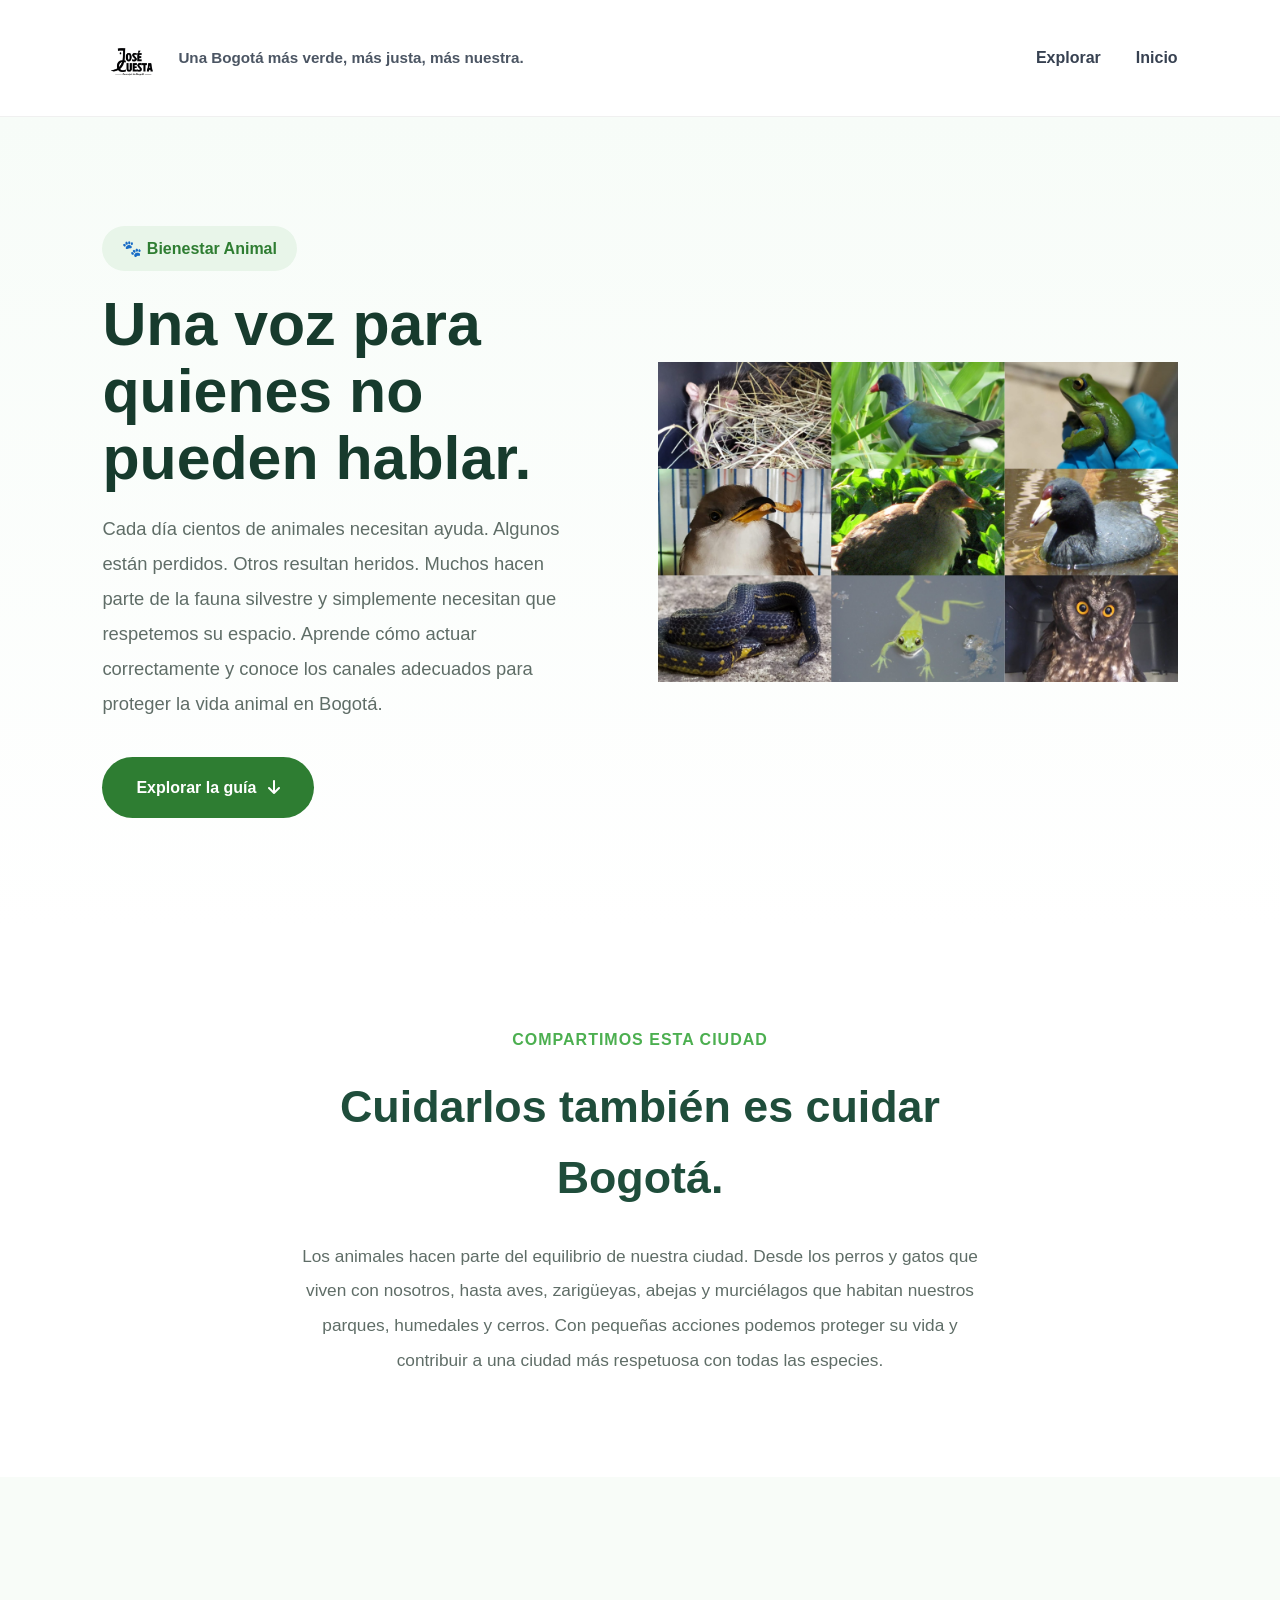
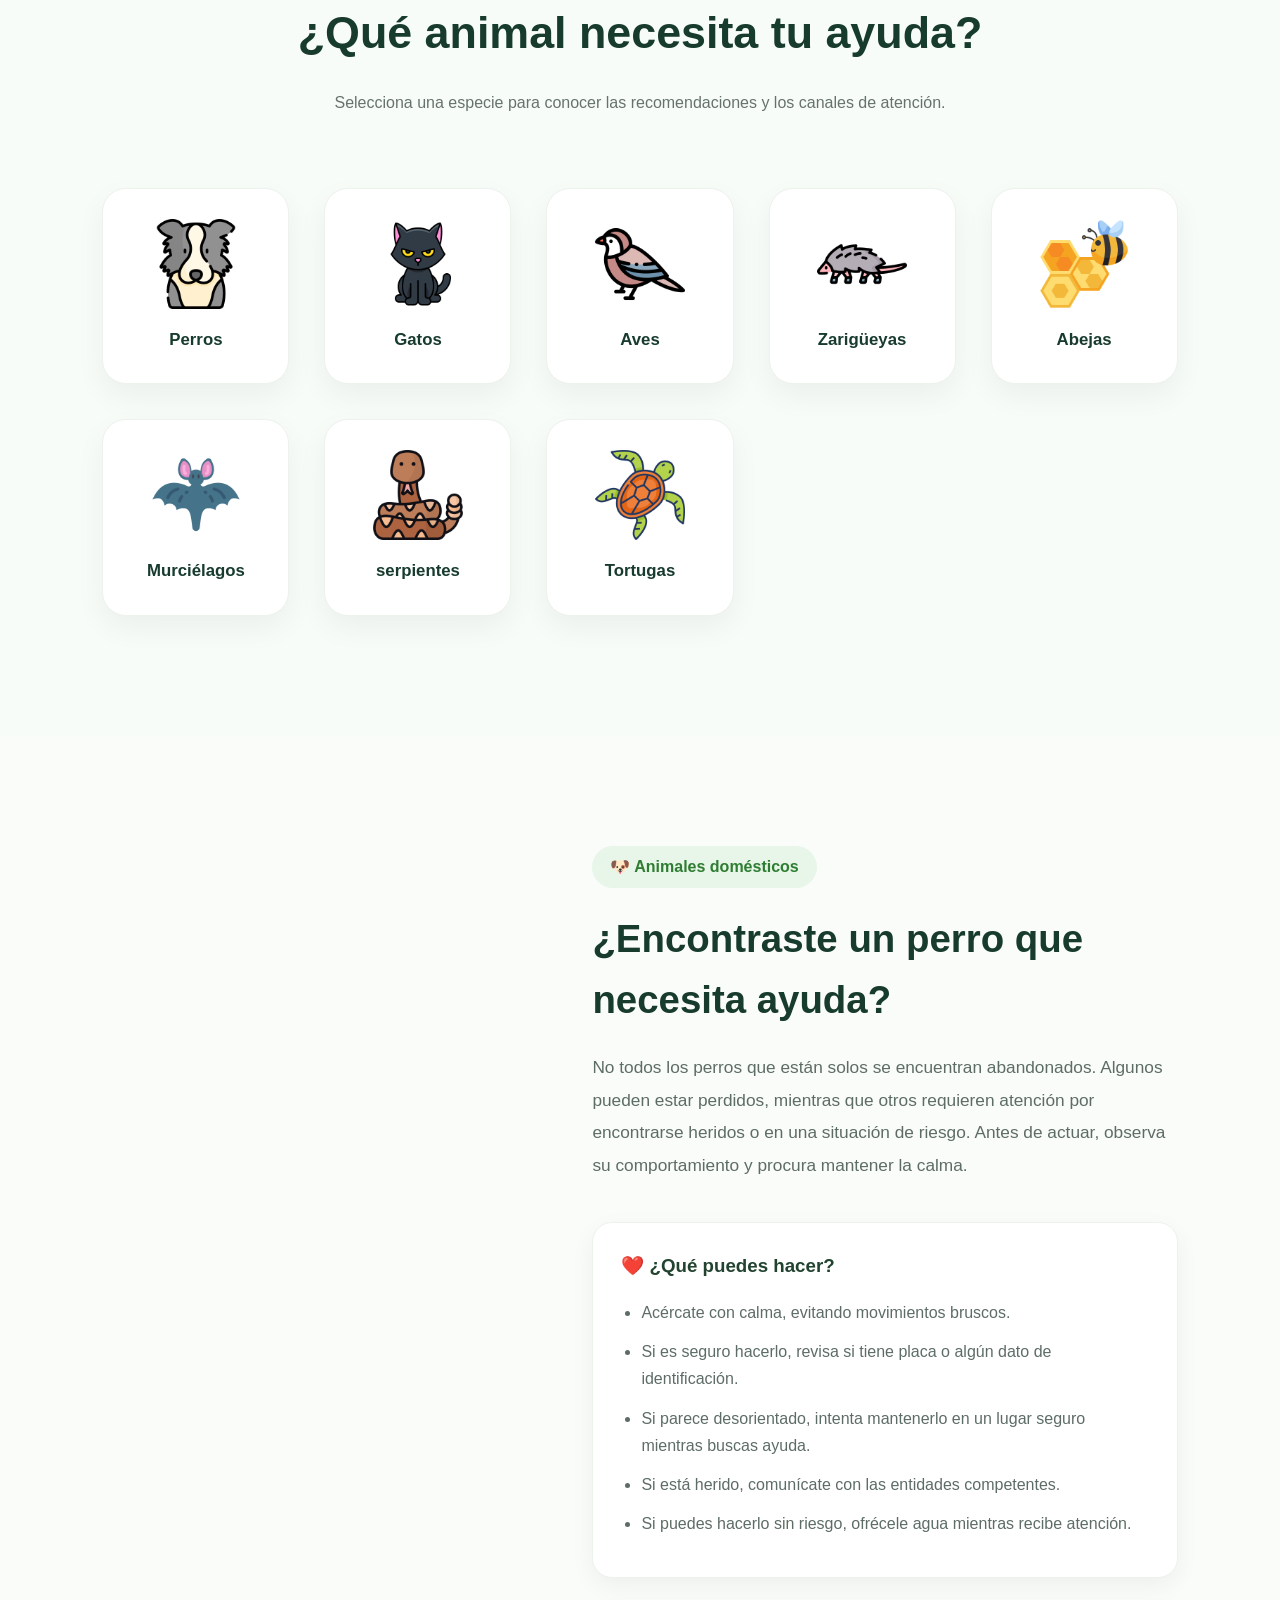
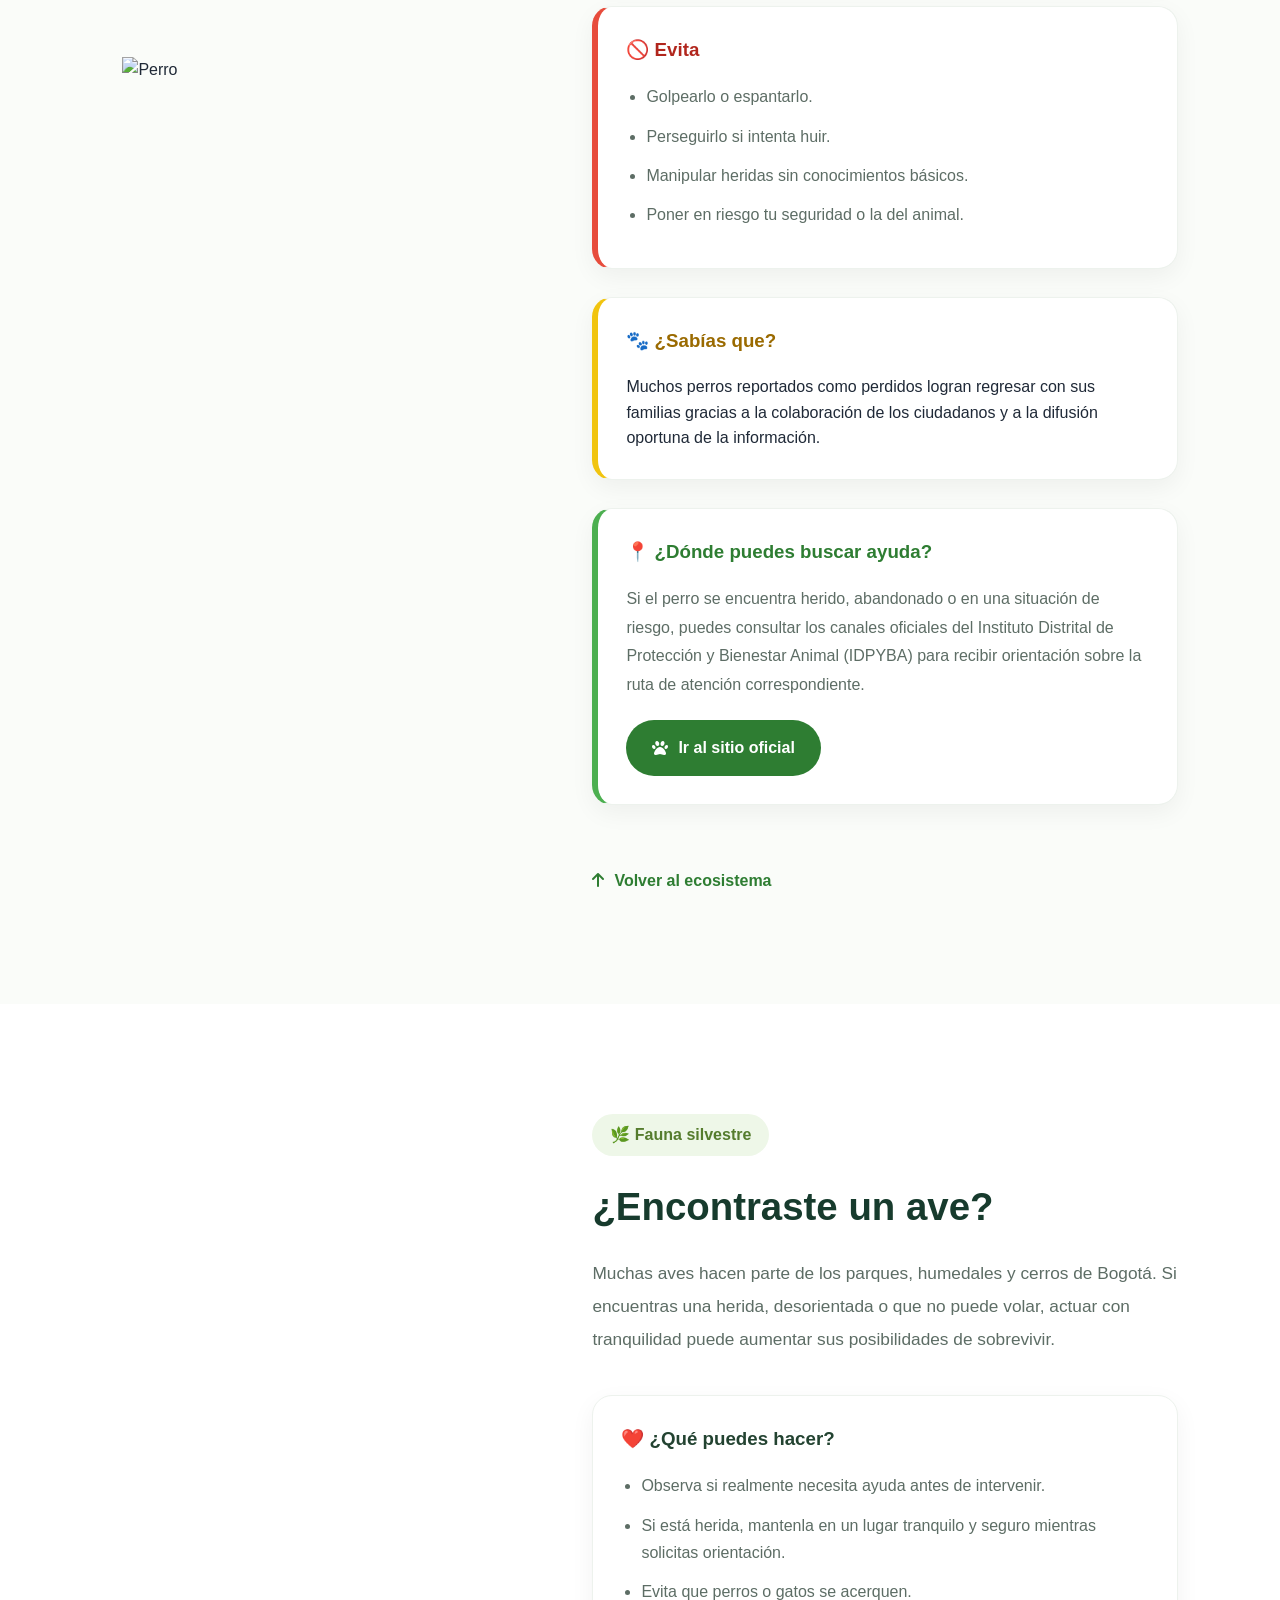
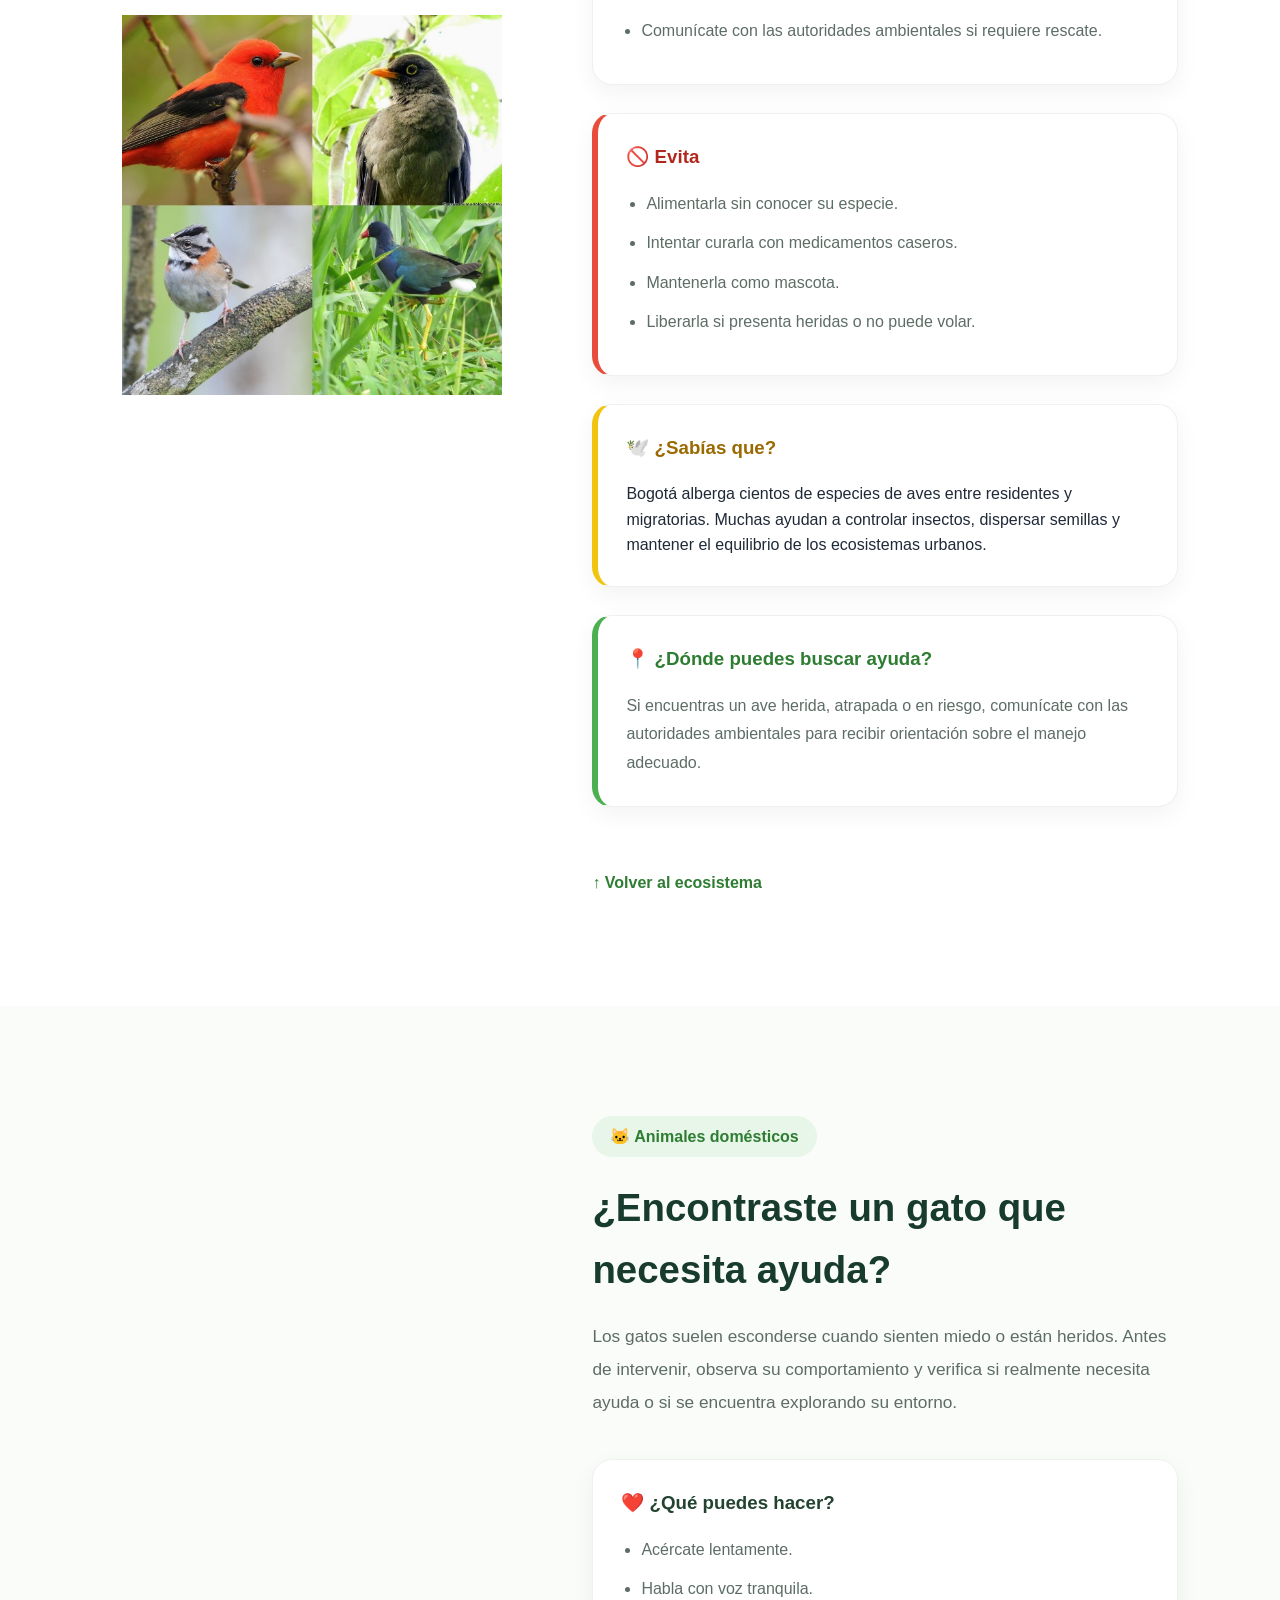
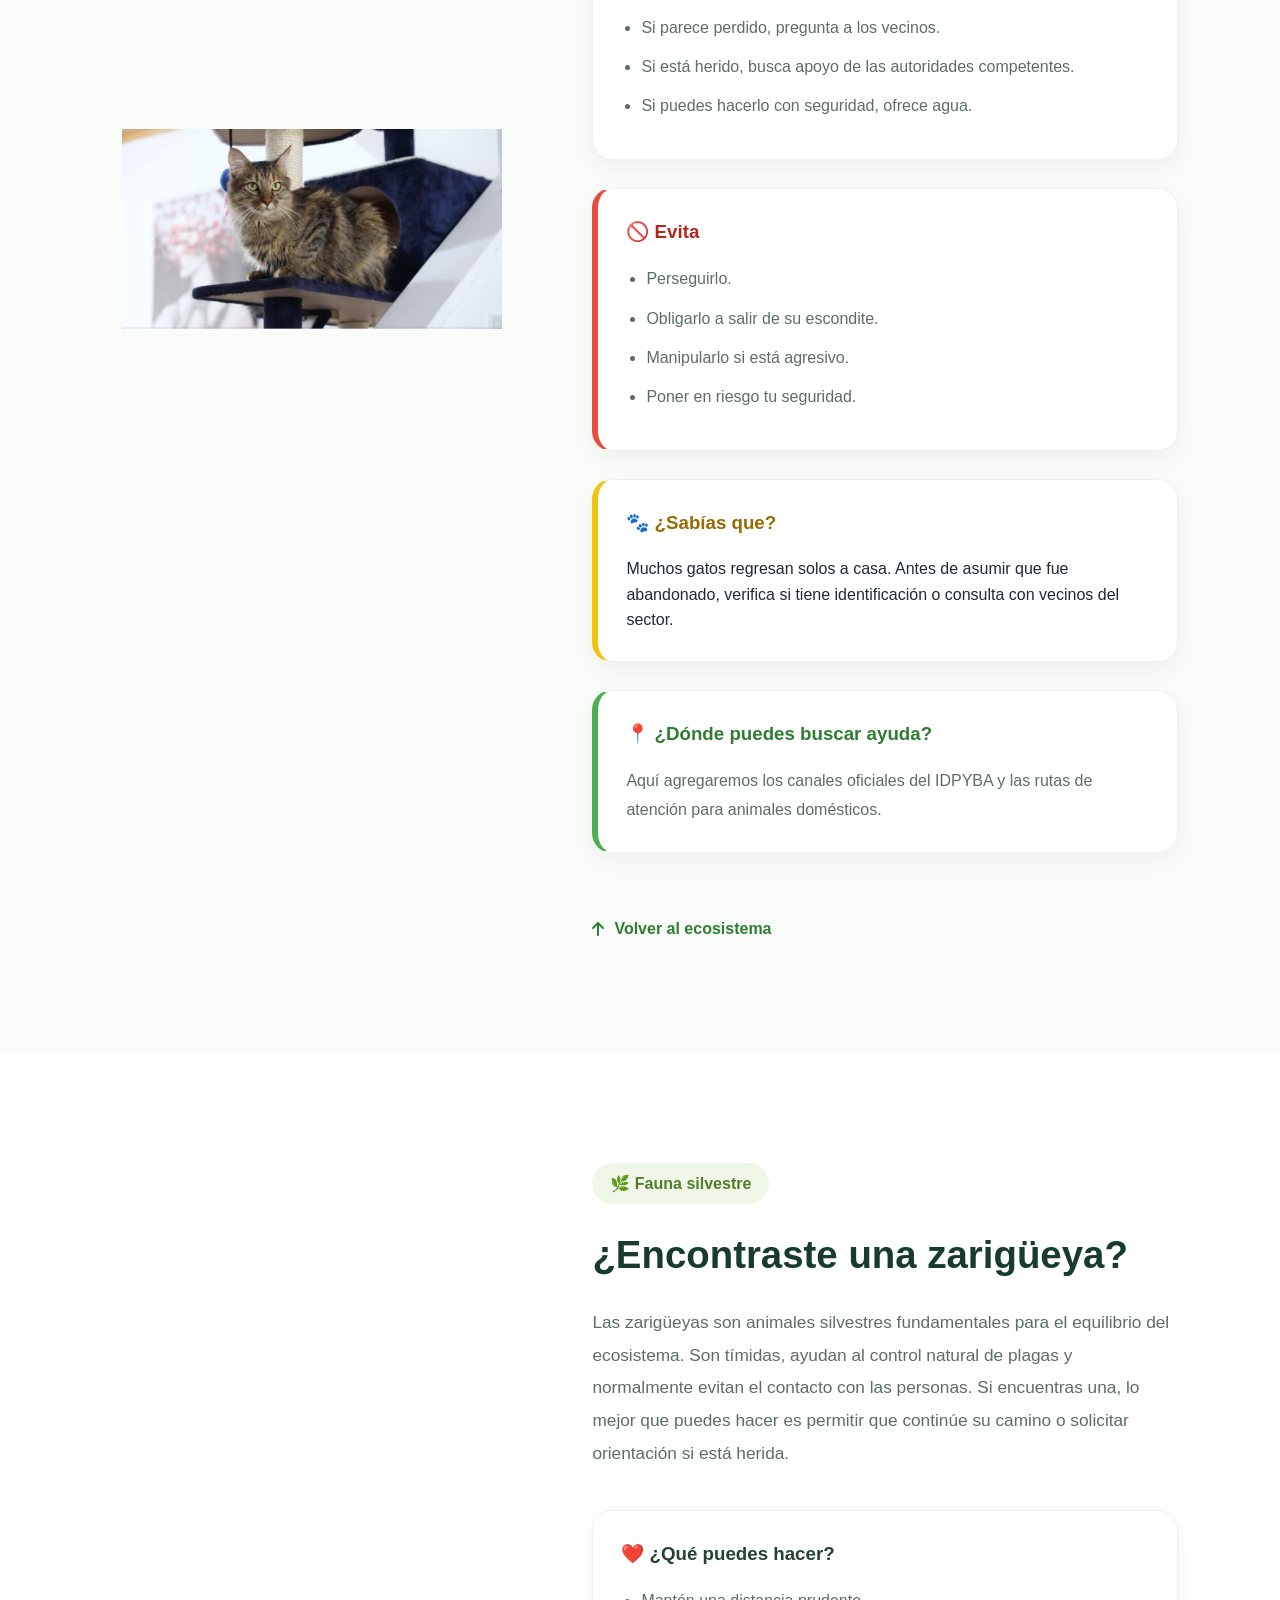
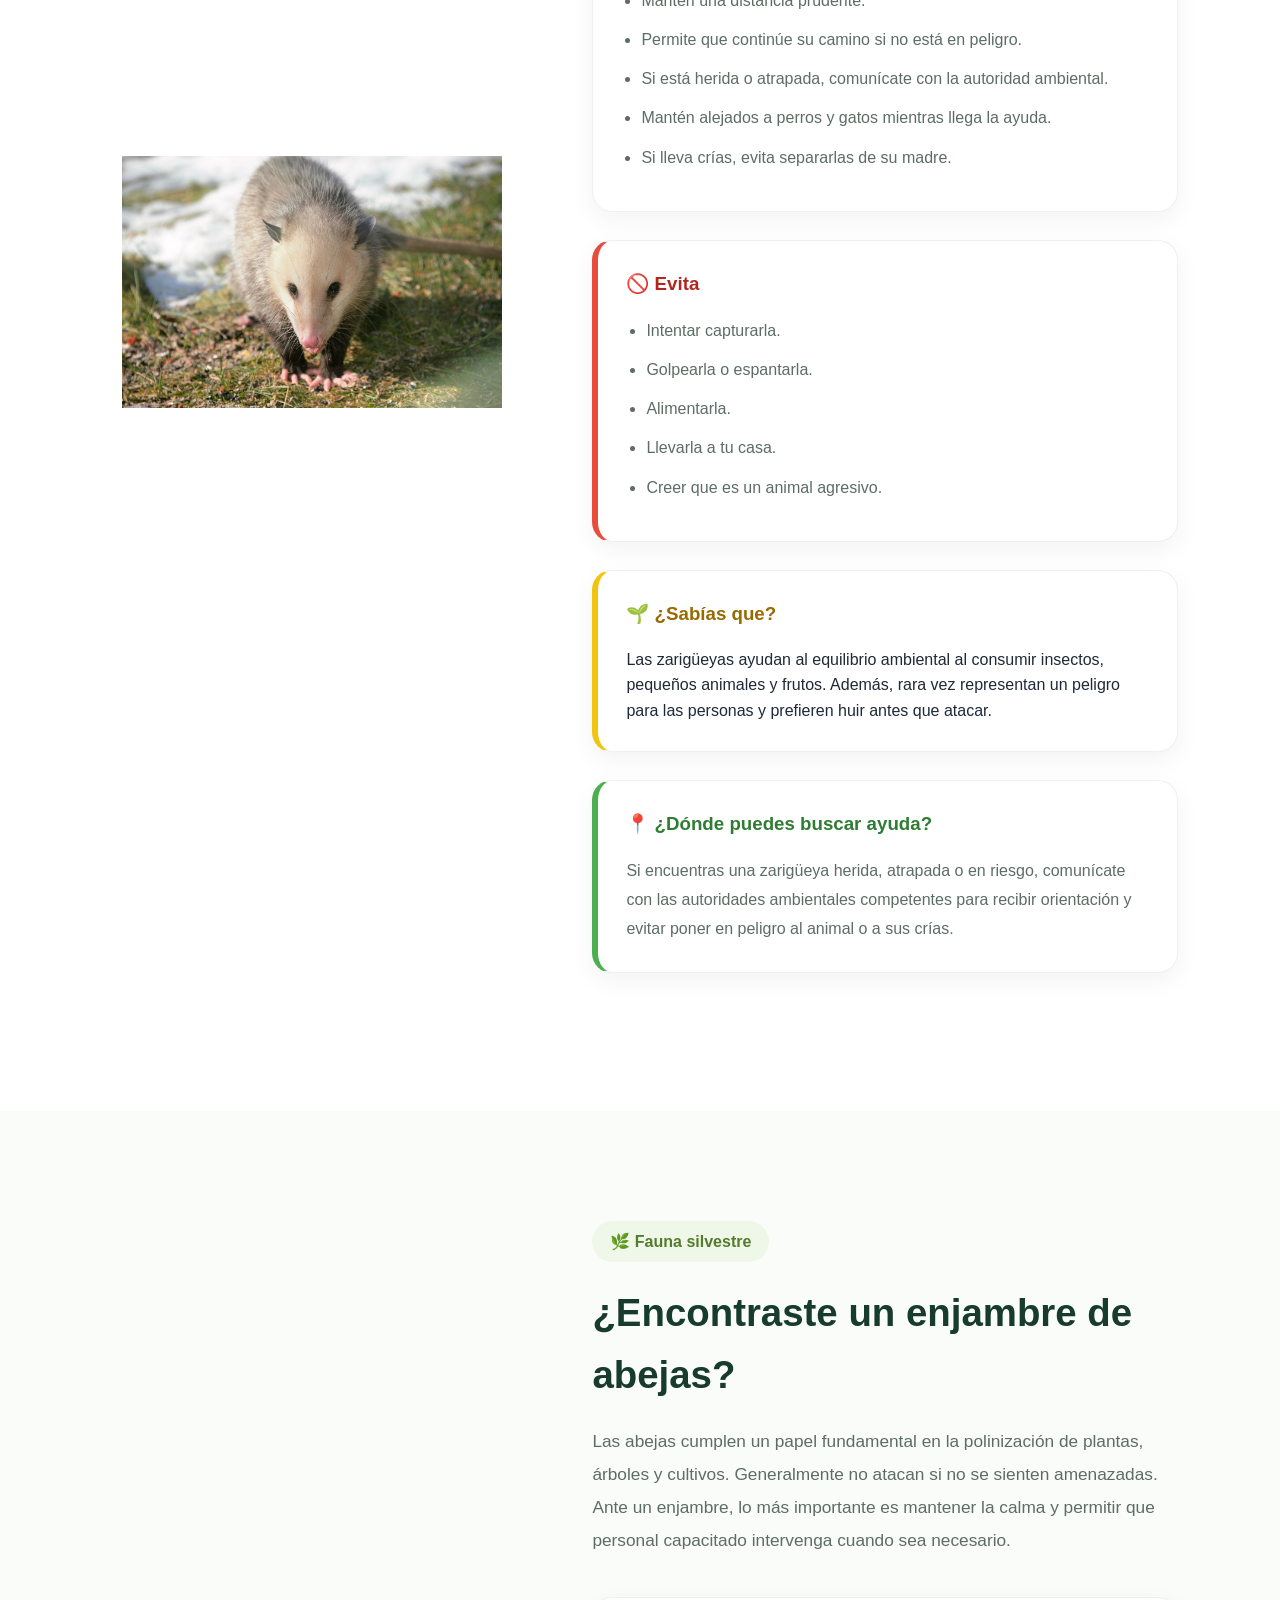
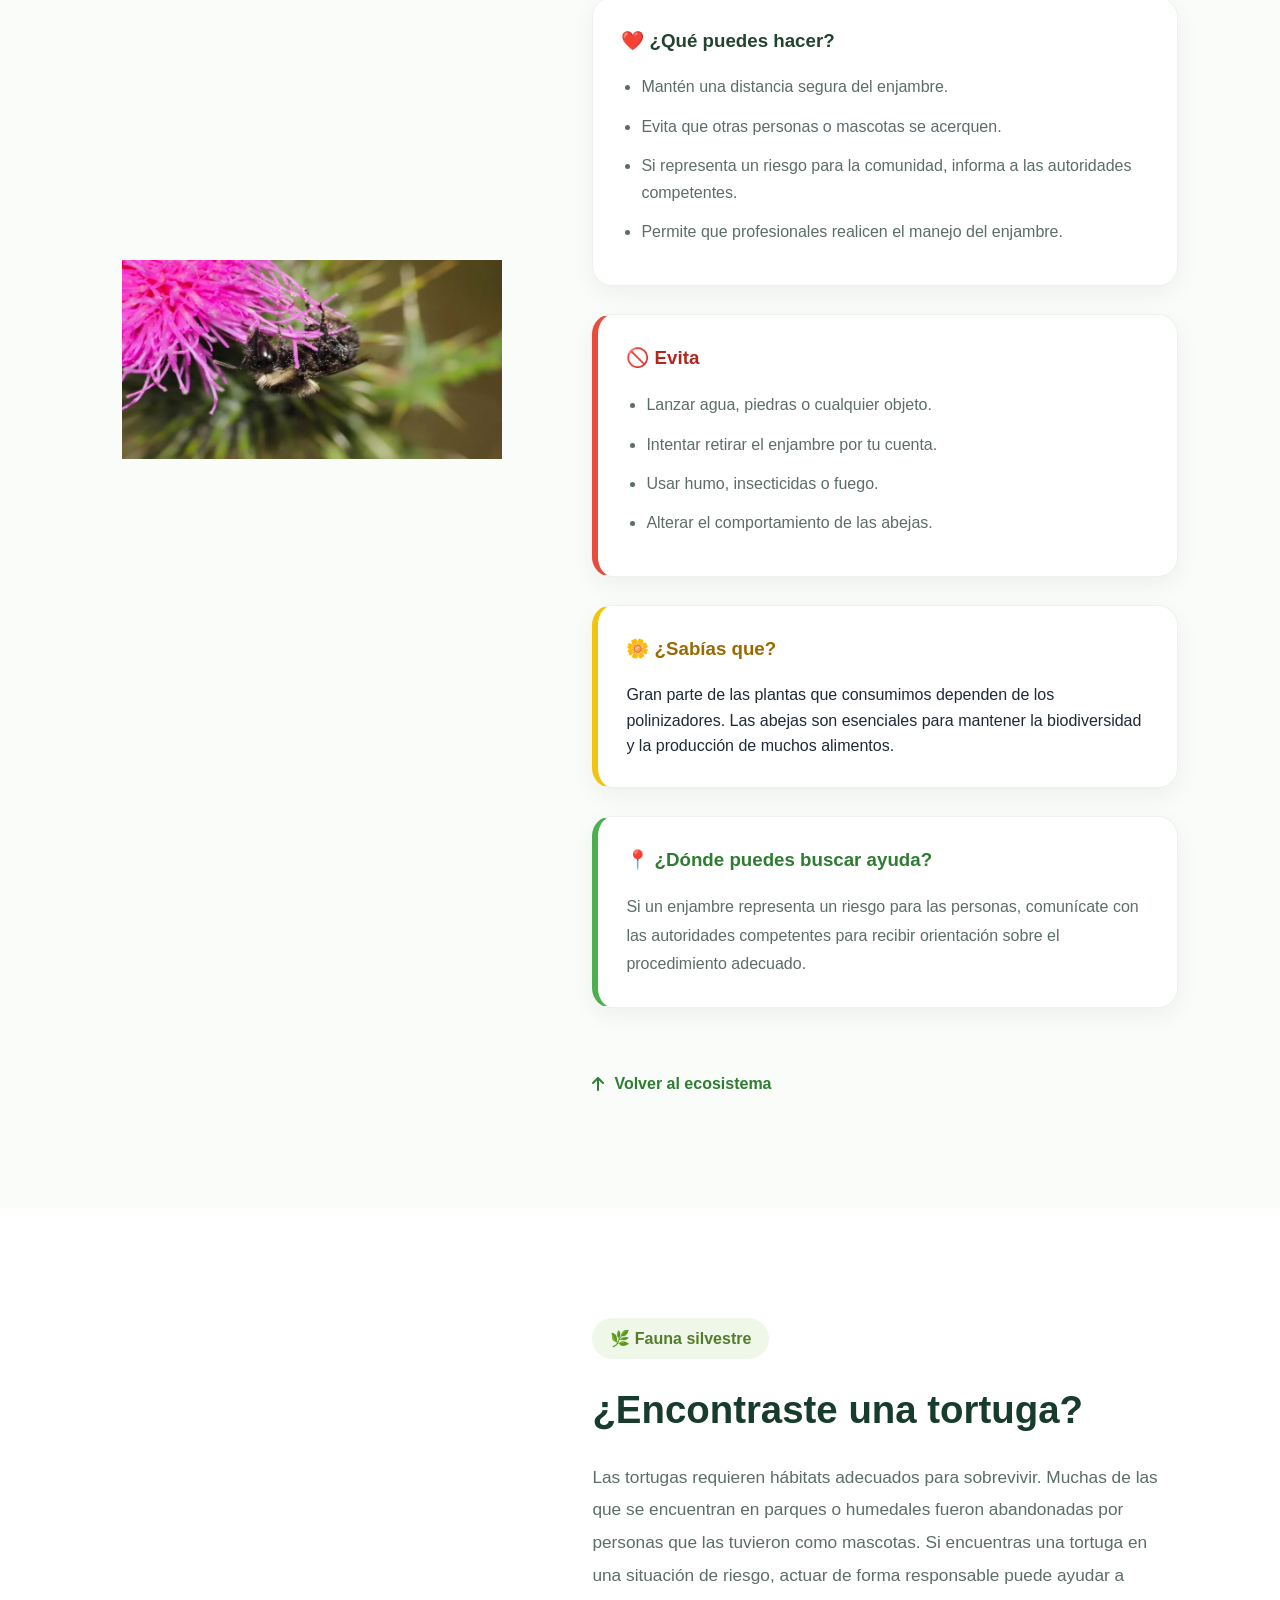
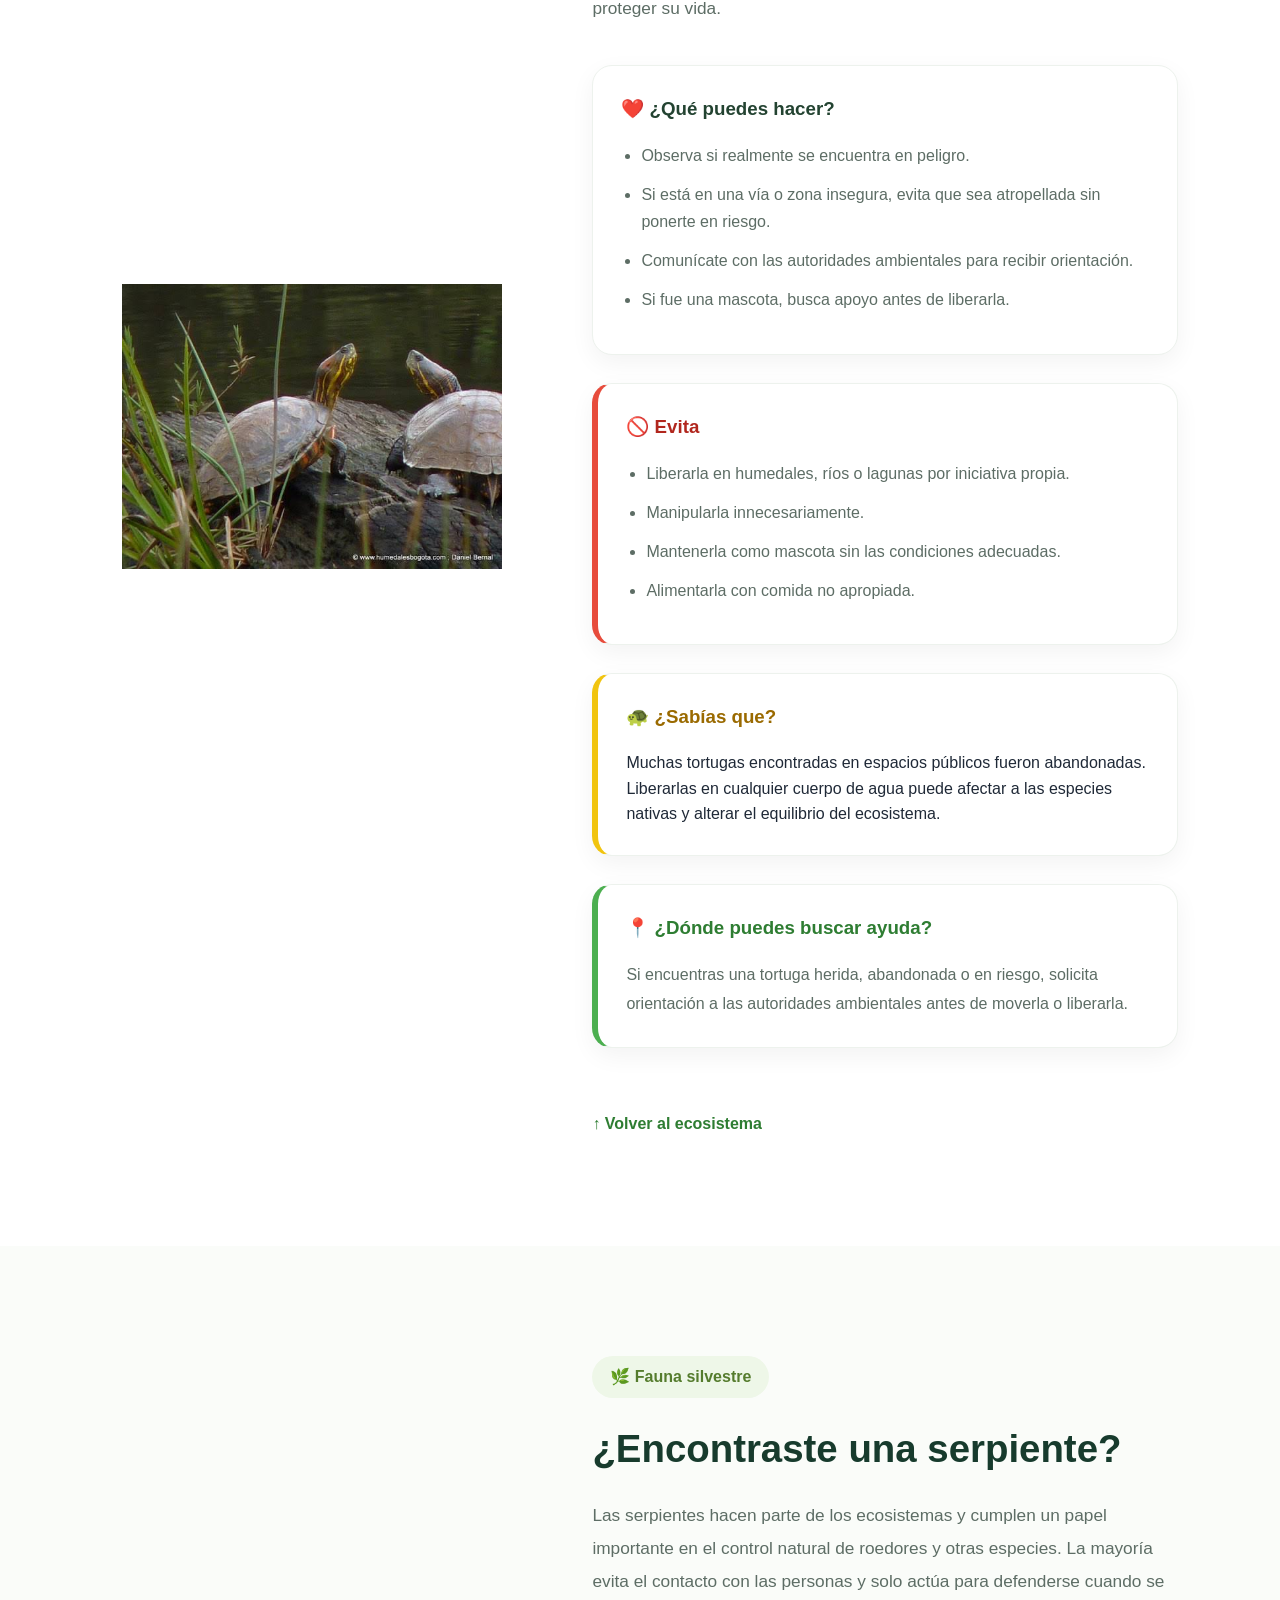
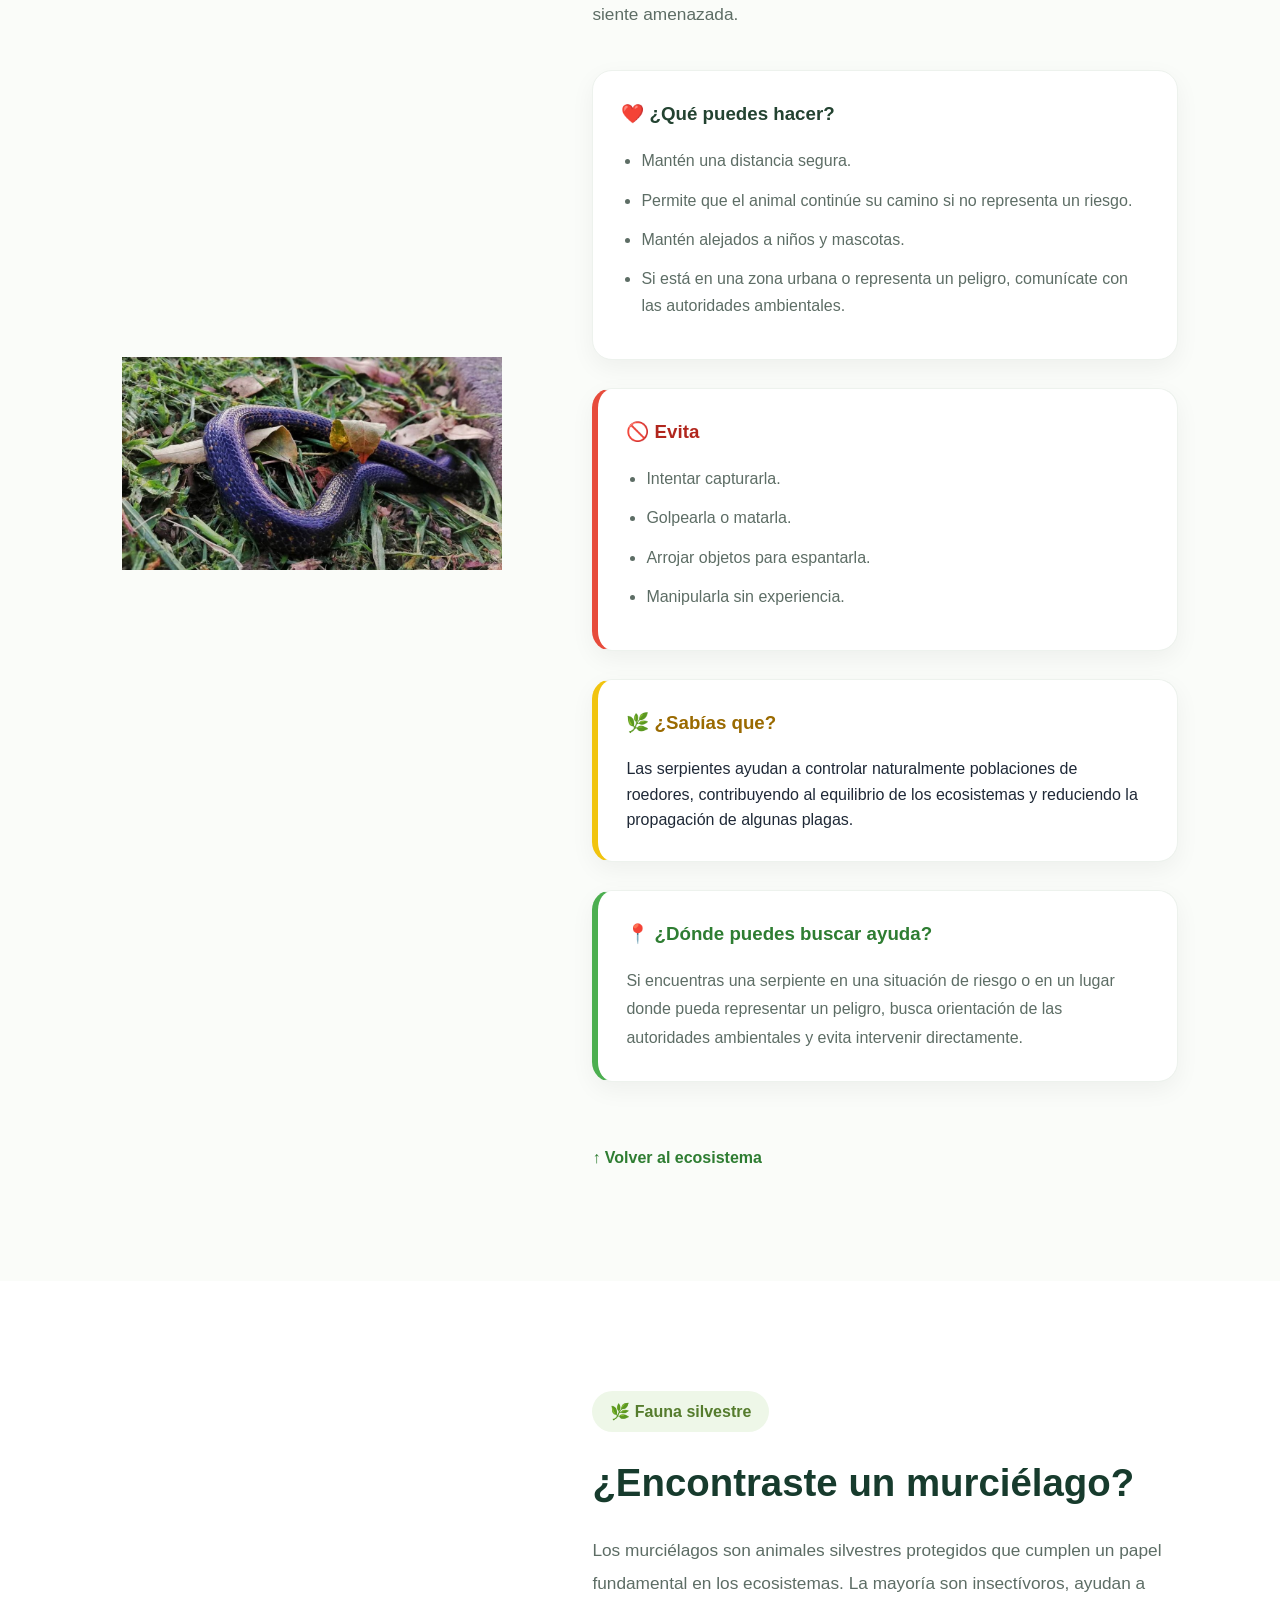
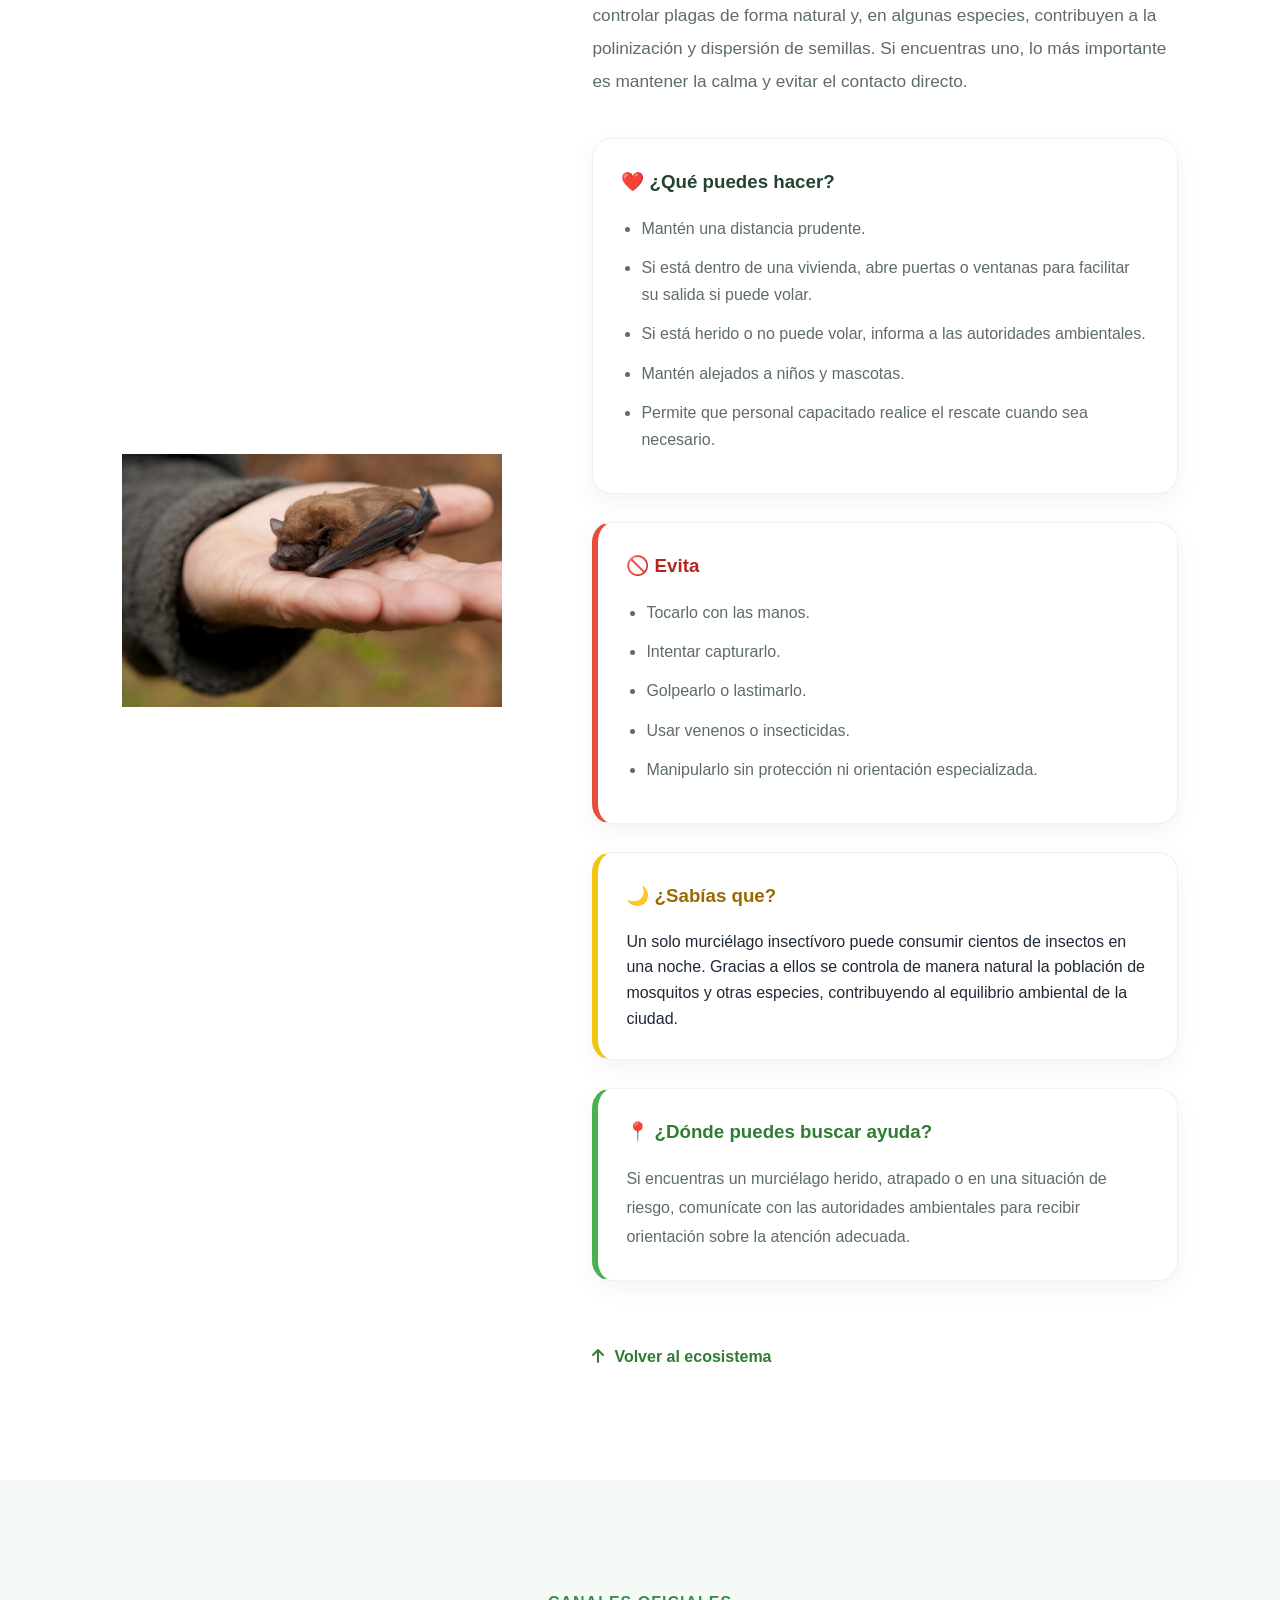
==== otra-voz.html @ b63ca337 "v1.1" ====
<!DOCTYPE html>

<html lang="es">

<head>

    <meta charset="UTF-8">

    <meta
        name="viewport"
        content="width=device-width, initial-scale=1.0"
    >

    <title>

        Una voz para quienes no pueden hablar

    </title>

    <meta
        name="description"
        content="Guía ciudadana para actuar correctamente cuando un animal doméstico o silvestre necesita ayuda en Bogotá."
    >

    <link
        rel="stylesheet"
        href="css/an.css"
    >

    <link
        rel="stylesheet"
        href="https://cdnjs.cloudflare.com/ajax/libs/font-awesome/6.7.2/css/all.min.css"
    >

</head>

<body>

    <!-- ==========================
            HEADER
    =========================== -->

    <header class="topbar">

        <div class="logo">

            <a href="index.html">

                <img
                    src="img/logo-removebg-preview.png"
                    alt="Observatorio Ciudadano"
                >

            </a>

            <span class="subtitle">

                Una Bogotá más verde, más justa, más nuestra.

            </span>

        </div>

        <nav>

            <a href="#ecosistema">

                Explorar

            </a>

            

            <a href="index.html">

                Inicio

            </a>

        </nav>

    </header>



    <!-- ==========================
            HERO
    =========================== -->

    <main>

        <section class="hero">

            <div class="hero-text">

                <span class="hero-badge">

                    🐾 Bienestar Animal

                </span>

                <h1>

                    Una voz para quienes no pueden hablar.

                </h1>

                <p>

                    Cada día cientos de animales necesitan ayuda.

                    Algunos están perdidos.
                    Otros resultan heridos.
                    Muchos hacen parte de la fauna silvestre y simplemente necesitan que respetemos su espacio.

                    Aprende cómo actuar correctamente y conoce los canales adecuados para proteger la vida animal en Bogotá.

                </p>

                <a
                    href="#ecosistema"
                    class="hero-btn"
                >

                    Explorar la guía

                    <i class="fa-solid fa-arrow-down"></i>

                </a>

            </div>

            <div class="hero-image">

                <img
                    src="img/animales/animales.jpg"
                    alt="Ilustración de animales"
                >

            </div>

        </section>



        <!-- ==========================
            INTRODUCCIÓN
        =========================== -->

        <section class="intro">

            <span>

                Compartimos esta ciudad

            </span>

            <h2>

                Cuidarlos también es cuidar Bogotá.

            </h2>

            <p>

                Los animales hacen parte del equilibrio de nuestra ciudad.

                Desde los perros y gatos que viven con nosotros,
                hasta aves, zarigüeyas, abejas y murciélagos que habitan nuestros parques,
                humedales y cerros.

                Con pequeñas acciones podemos proteger su vida y contribuir a una ciudad más respetuosa con todas las especies.

            </p>

        </section>



        <!-- ==========================
            ECOSISTEMA
        =========================== -->

        <section
            class="ecosistema"
            id="ecosistema"
        >

            <h2>

                ¿Qué animal necesita tu ayuda?

            </h2>

            <p>

                Selecciona una especie para conocer las recomendaciones y los canales de atención.

            </p>

            <div class="ecosistema-map">

                <a
                    href="#perros"
                    class="animal"
                >

                    <img
                        src="img/icons/collie-de-frontera.png"
                        alt="Perros"
                    >

                    <span>

                        Perros

                    </span>

                </a>

                <a
                    href="#gatos"
                    class="animal"
                >

                    <img
                        src="img/icons/gato-negro.png"
                        alt="Gatos"
                    >

                    <span>

                        Gatos

                    </span>

                </a>

                <a
                    href="#aves"
                    class="animal"
                >

                    <img
                        src="img/icons/pajaro.png"
                        alt="Aves"
                    >

                    <span>

                        Aves

                    </span>

                </a>

                <a
                    href="#zarigueyas"
                    class="animal"
                >

                    <img
                        src="img/icons/zarigueya.png"
                        alt="Zarigüeyas"
                    >

                    <span>

                        Zarigüeyas

                    </span>

                </a>

                <a
                    href="#abejas"
                    class="animal"
                >

                    <img
                        src="img/icons/abejas.png"
                        alt="Abejas"
                    >

                    <span>

                        Abejas

                    </span>

                </a>

                <a
                    href="#murcielagos"
                    class="animal"
                >

                    <img
                        src="img/icons/murcielago.png"
                        alt="Murciélagos"
                    >

                    <span>

                        Murciélagos

                    </span>

                </a>

                   <a
                    href="#serpientes"
                    class="animal"
                >

                    <img
                        src="img/icons/serpiente.png"
                        alt="Serpientes"
                    >

                    <span>

                        serpientes

                    </span>

                </a>

                   <a
                    href="#tortugas"
                    class="animal"
                >

                    <img
                        src="img/icons/tortuga.png"
                        alt="Tortugas"
                    >

                    <span>

                        Tortugas

                    </span>

                </a>

            </div>

        </section>

        <!-- ======================================
            PERROS
======================================= -->

<section
    class="especie"
    id="perros"
>

    <div class="especie-imagen">

        <img
            src="img/animales/perros.jpg"
            alt="Perro"
        >

    </div>

    <div class="especie-info">

        <span class="especie-tag">

            🐶 Animales domésticos

        </span>

        <h2>

            ¿Encontraste un perro que necesita ayuda?

        </h2>

        <p class="descripcion">

            No todos los perros que están solos se encuentran abandonados. Algunos pueden estar perdidos, mientras que otros requieren atención por encontrarse heridos o en una situación de riesgo. Antes de actuar, observa su comportamiento y procura mantener la calma.

        </p>

        <!-- Qué hacer -->

        <div class="bloque">

            <h3>

                ❤️ ¿Qué puedes hacer?

            </h3>

            <ul>

                <li>Acércate con calma, evitando movimientos bruscos.</li>

                <li>Si es seguro hacerlo, revisa si tiene placa o algún dato de identificación.</li>

                <li>Si parece desorientado, intenta mantenerlo en un lugar seguro mientras buscas ayuda.</li>

                <li>Si está herido, comunícate con las entidades competentes.</li>

                <li>Si puedes hacerlo sin riesgo, ofrécele agua mientras recibe atención.</li>

            </ul>

        </div>

        <!-- Evita -->

        <div class="bloque alerta">

            <h3>

                🚫 Evita

            </h3>

            <ul>

                <li>Golpearlo o espantarlo.</li>

                <li>Perseguirlo si intenta huir.</li>

                <li>Manipular heridas sin conocimientos básicos.</li>

                <li>Poner en riesgo tu seguridad o la del animal.</li>

            </ul>

        </div>

        <!-- Sabías que -->

        <div class="bloque curiosidad">

            <h3>

                🐾 ¿Sabías que?

            </h3>

            <p>

                Muchos perros reportados como perdidos logran regresar con sus familias gracias a la colaboración de los ciudadanos y a la difusión oportuna de la información.

            </p>

        </div>

        <!-- Recursos -->

        <div class="bloque recursos-animal">

            <h3>

                📍 ¿Dónde puedes buscar ayuda?

            </h3>

            <p>

                Si el perro se encuentra herido, abandonado o en una situación de riesgo, puedes consultar los canales oficiales del Instituto Distrital de Protección y Bienestar Animal (IDPYBA) para recibir orientación sobre la ruta de atención correspondiente.

            </p>

            <a
                href="#"
                class="btn-ayuda"
            >

                <i class="fa-solid fa-paw"></i>

                Ir al sitio oficial

            </a>

        </div>

       
          <a
            href="#ecosistema"
            class="volver"
        >

            <i class="fa-solid fa-arrow-up"></i>

            Volver al ecosistema

        </a>

    </div>

</section>

<!-- ======================================
            AVES
======================================= -->

<section
    class="especie"
    id="aves"
>

    <div class="especie-imagen">

        <img
            src="img/animales/aves.jpg"
            alt="Ave silvestre"
        >

    </div>

    <div class="especie-info">

        <span class="especie-tag silvestre">

            🌿 Fauna silvestre

        </span>

        <h2>

            ¿Encontraste un ave?

        </h2>

        <p class="descripcion">

            Muchas aves hacen parte de los parques, humedales y cerros de Bogotá. Si encuentras una herida, desorientada o que no puede volar, actuar con tranquilidad puede aumentar sus posibilidades de sobrevivir.

        </p>

        <div class="bloque">

            <h3>

                ❤️ ¿Qué puedes hacer?

            </h3>

            <ul>

                <li>Observa si realmente necesita ayuda antes de intervenir.</li>

                <li>Si está herida, mantenla en un lugar tranquilo y seguro mientras solicitas orientación.</li>

                <li>Evita que perros o gatos se acerquen.</li>

                <li>Comunícate con las autoridades ambientales si requiere rescate.</li>

            </ul>

        </div>

        <div class="bloque alerta">

            <h3>

                🚫 Evita

            </h3>

            <ul>

                <li>Alimentarla sin conocer su especie.</li>

                <li>Intentar curarla con medicamentos caseros.</li>

                <li>Mantenerla como mascota.</li>

                <li>Liberarla si presenta heridas o no puede volar.</li>

            </ul>

        </div>

        <div class="bloque curiosidad">

            <h3>

                🕊️ ¿Sabías que?

            </h3>

            <p>

                Bogotá alberga cientos de especies de aves entre residentes y migratorias. Muchas ayudan a controlar insectos, dispersar semillas y mantener el equilibrio de los ecosistemas urbanos.

            </p>

        </div>

        <div class="bloque recursos-animal">

            <h3>

                📍 ¿Dónde puedes buscar ayuda?

            </h3>

            <p>

                Si encuentras un ave herida, atrapada o en riesgo, comunícate con las autoridades ambientales para recibir orientación sobre el manejo adecuado.

            </p>

        </div>

        <a
            href="#ecosistema"
            class="volver"
        >

            ↑ Volver al ecosistema

        </a>

    </div>

</section>
<!-- ======================================
            GATOS
======================================= -->

<section
    class="especie"
    id="gatos"
>

    <div class="especie-imagen">

        <img
            src="img/animales/adopcion-de-gatos.jpg"
            alt="Gato"
        >

    </div>

    <div class="especie-info">

        <span class="especie-tag">

            🐱 Animales domésticos

        </span>

        <h2>

            ¿Encontraste un gato que necesita ayuda?

        </h2>

        <p class="descripcion">

            Los gatos suelen esconderse cuando sienten miedo o están heridos. Antes de intervenir, observa su comportamiento y verifica si realmente necesita ayuda o si se encuentra explorando su entorno.

        </p>

        <div class="bloque">

            <h3>

                ❤️ ¿Qué puedes hacer?

            </h3>

            <ul>

                <li>Acércate lentamente.</li>

                <li>Habla con voz tranquila.</li>

                <li>Si parece perdido, pregunta a los vecinos.</li>

                <li>Si está herido, busca apoyo de las autoridades competentes.</li>

                <li>Si puedes hacerlo con seguridad, ofrece agua.</li>

            </ul>

        </div>

        <div class="bloque alerta">

            <h3>

                🚫 Evita

            </h3>

            <ul>

                <li>Perseguirlo.</li>

                <li>Obligarlo a salir de su escondite.</li>

                <li>Manipularlo si está agresivo.</li>

                <li>Poner en riesgo tu seguridad.</li>

            </ul>

        </div>

        <div class="bloque curiosidad">

            <h3>

                🐾 ¿Sabías que?

            </h3>

            <p>

                Muchos gatos regresan solos a casa. Antes de asumir que fue abandonado, verifica si tiene identificación o consulta con vecinos del sector.

            </p>

        </div>

        <div class="bloque recursos-animal">

            <h3>

                📍 ¿Dónde puedes buscar ayuda?

            </h3>

            <p>

                Aquí agregaremos los canales oficiales del IDPYBA y las rutas de atención para animales domésticos.

            </p>

        </div>

          <a
            href="#ecosistema"
            class="volver"
        >

            <i class="fa-solid fa-arrow-up"></i>

            Volver al ecosistema

        </a>

    </div>

</section>

<!-- ======================================
            ZARIGÜEYAS
======================================= -->

<section
    class="especie"
    id="zarigueyas"
>

    <div class="especie-imagen">

        <img
            src="img/animales/zariweya.jpg"
            alt="Zarigüeya"
        >

    </div>

    <div class="especie-info">

        <span class="especie-tag silvestre">

            🌿 Fauna silvestre

        </span>

        <h2>

            ¿Encontraste una zarigüeya?

        </h2>

        <p class="descripcion">

            Las zarigüeyas son animales silvestres fundamentales para el equilibrio del ecosistema. Son tímidas, ayudan al control natural de plagas y normalmente evitan el contacto con las personas. Si encuentras una, lo mejor que puedes hacer es permitir que continúe su camino o solicitar orientación si está herida.

        </p>

        <div class="bloque">

            <h3>

                ❤️ ¿Qué puedes hacer?

            </h3>

            <ul>

                <li>Mantén una distancia prudente.</li>

                <li>Permite que continúe su camino si no está en peligro.</li>

                <li>Si está herida o atrapada, comunícate con la autoridad ambiental.</li>

                <li>Mantén alejados a perros y gatos mientras llega la ayuda.</li>

                <li>Si lleva crías, evita separarlas de su madre.</li>

            </ul>

        </div>

        <div class="bloque alerta">

            <h3>

                🚫 Evita

            </h3>

            <ul>

                <li>Intentar capturarla.</li>

                <li>Golpearla o espantarla.</li>

                <li>Alimentarla.</li>

                <li>Llevarla a tu casa.</li>

                <li>Creer que es un animal agresivo.</li>

            </ul>

        </div>

        <div class="bloque curiosidad">

            <h3>

                🌱 ¿Sabías que?

            </h3>

            <p>

                Las zarigüeyas ayudan al equilibrio ambiental al consumir insectos, pequeños animales y frutos. Además, rara vez representan un peligro para las personas y prefieren huir antes que atacar.

            </p>

        </div>

        <div class="bloque recursos-animal">

            <h3>

                📍 ¿Dónde puedes buscar ayuda?

            </h3>

            <p>

                Si encuentras una zarigüeya herida, atrapada o en riesgo, comunícate con las autoridades ambientales competentes para recibir orientación y evitar poner en peligro al animal o a sus crías.

            </p>

        </div>

    </div>

</section>
<!-- ======================================
            ABEJAS
======================================= -->

<section
    class="especie"
    id="abejas"
>

    <div class="especie-imagen">

        <img
            src="img/animales/abejas.webp"
            alt="Abejas"
        >

    </div>

    <div class="especie-info">

        <span class="especie-tag silvestre">

            🌿 Fauna silvestre

        </span>

        <h2>

            ¿Encontraste un enjambre de abejas?

        </h2>

        <p class="descripcion">

            Las abejas cumplen un papel fundamental en la polinización de plantas, árboles y cultivos. Generalmente no atacan si no se sienten amenazadas. Ante un enjambre, lo más importante es mantener la calma y permitir que personal capacitado intervenga cuando sea necesario.

        </p>

        <div class="bloque">

            <h3>

                ❤️ ¿Qué puedes hacer?

            </h3>

            <ul>

                <li>Mantén una distancia segura del enjambre.</li>

                <li>Evita que otras personas o mascotas se acerquen.</li>

                <li>Si representa un riesgo para la comunidad, informa a las autoridades competentes.</li>

                <li>Permite que profesionales realicen el manejo del enjambre.</li>

            </ul>

        </div>

        <div class="bloque alerta">

            <h3>

                🚫 Evita

            </h3>

            <ul>

                <li>Lanzar agua, piedras o cualquier objeto.</li>

                <li>Intentar retirar el enjambre por tu cuenta.</li>

                <li>Usar humo, insecticidas o fuego.</li>

                <li>Alterar el comportamiento de las abejas.</li>

            </ul>

        </div>

        <div class="bloque curiosidad">

            <h3>

                🌼 ¿Sabías que?

            </h3>

            <p>

                Gran parte de las plantas que consumimos dependen de los polinizadores. Las abejas son esenciales para mantener la biodiversidad y la producción de muchos alimentos.

            </p>

        </div>

        <div class="bloque recursos-animal">

            <h3>

                📍 ¿Dónde puedes buscar ayuda?

            </h3>

            <p>

                Si un enjambre representa un riesgo para las personas, comunícate con las autoridades competentes para recibir orientación sobre el procedimiento adecuado.

            </p>

        </div>

        
          <a
            href="#ecosistema"
            class="volver"
        >

            <i class="fa-solid fa-arrow-up"></i>

            Volver al ecosistema

        </a>

    </div>

</section>
<!-- ======================================
            TORTUGAS
======================================= -->

<section
    class="especie"
    id="tortugas"
>

    <div class="especie-imagen">

        <img
            src="img/animales/tortuga.jpg"
            alt="Tortuga"
        >

    </div>

    <div class="especie-info">

        <span class="especie-tag silvestre">

            🌿 Fauna silvestre

        </span>

        <h2>

            ¿Encontraste una tortuga?

        </h2>

        <p class="descripcion">

            Las tortugas requieren hábitats adecuados para sobrevivir. Muchas de las que se encuentran en parques o humedales fueron abandonadas por personas que las tuvieron como mascotas. Si encuentras una tortuga en una situación de riesgo, actuar de forma responsable puede ayudar a proteger su vida.

        </p>

        <div class="bloque">

            <h3>

                ❤️ ¿Qué puedes hacer?

            </h3>

            <ul>

                <li>Observa si realmente se encuentra en peligro.</li>

                <li>Si está en una vía o zona insegura, evita que sea atropellada sin ponerte en riesgo.</li>

                <li>Comunícate con las autoridades ambientales para recibir orientación.</li>

                <li>Si fue una mascota, busca apoyo antes de liberarla.</li>

            </ul>

        </div>

        <div class="bloque alerta">

            <h3>

                🚫 Evita

            </h3>

            <ul>

                <li>Liberarla en humedales, ríos o lagunas por iniciativa propia.</li>

                <li>Manipularla innecesariamente.</li>

                <li>Mantenerla como mascota sin las condiciones adecuadas.</li>

                <li>Alimentarla con comida no apropiada.</li>

            </ul>

        </div>

        <div class="bloque curiosidad">

            <h3>

                🐢 ¿Sabías que?

            </h3>

            <p>

                Muchas tortugas encontradas en espacios públicos fueron abandonadas. Liberarlas en cualquier cuerpo de agua puede afectar a las especies nativas y alterar el equilibrio del ecosistema.

            </p>

        </div>

        <div class="bloque recursos-animal">

            <h3>

                📍 ¿Dónde puedes buscar ayuda?

            </h3>

            <p>

                Si encuentras una tortuga herida, abandonada o en riesgo, solicita orientación a las autoridades ambientales antes de moverla o liberarla.

            </p>

        </div>

        <a
            href="#ecosistema"
            class="volver"
        >

            ↑ Volver al ecosistema

        </a>

    </div>

</section>


<!-- ======================================
            SERPIENTES
======================================= -->

<section
    class="especie"
    id="serpientes"
>

    <div class="especie-imagen">

        <img
            src="img/animales/culebra-sabanera.jpg"
            alt="Serpiente"
        >

    </div>

    <div class="especie-info">

        <span class="especie-tag silvestre">

            🌿 Fauna silvestre

        </span>

        <h2>

            ¿Encontraste una serpiente?

        </h2>

        <p class="descripcion">

            Las serpientes hacen parte de los ecosistemas y cumplen un papel importante en el control natural de roedores y otras especies. La mayoría evita el contacto con las personas y solo actúa para defenderse cuando se siente amenazada.

        </p>

        <div class="bloque">

            <h3>

                ❤️ ¿Qué puedes hacer?

            </h3>

            <ul>

                <li>Mantén una distancia segura.</li>

                <li>Permite que el animal continúe su camino si no representa un riesgo.</li>

                <li>Mantén alejados a niños y mascotas.</li>

                <li>Si está en una zona urbana o representa un peligro, comunícate con las autoridades ambientales.</li>

            </ul>

        </div>

        <div class="bloque alerta">

            <h3>

                🚫 Evita

            </h3>

            <ul>

                <li>Intentar capturarla.</li>

                <li>Golpearla o matarla.</li>

                <li>Arrojar objetos para espantarla.</li>

                <li>Manipularla sin experiencia.</li>

            </ul>

        </div>

        <div class="bloque curiosidad">

            <h3>

                🌿 ¿Sabías que?

            </h3>

            <p>

                Las serpientes ayudan a controlar naturalmente poblaciones de roedores, contribuyendo al equilibrio de los ecosistemas y reduciendo la propagación de algunas plagas.

            </p>

        </div>

        <div class="bloque recursos-animal">

            <h3>

                📍 ¿Dónde puedes buscar ayuda?

            </h3>

            <p>

                Si encuentras una serpiente en una situación de riesgo o en un lugar donde pueda representar un peligro, busca orientación de las autoridades ambientales y evita intervenir directamente.

            </p>

        </div>

        <a
            href="#ecosistema"
            class="volver"
        >

            ↑ Volver al ecosistema

        </a>

    </div>

</section>
<!-- ======================================
            MURCIÉLAGOS
======================================= -->

<section
    class="especie"
    id="murcielagos"
>

    <div class="especie-imagen">

        <img
            src="img/animales/murcielago.jpg"
            alt="Murciélago"
        >

    </div>

    <div class="especie-info">

        <span class="especie-tag silvestre">

            🌿 Fauna silvestre

        </span>

        <h2>

            ¿Encontraste un murciélago?

        </h2>

        <p class="descripcion">

            Los murciélagos son animales silvestres protegidos que cumplen un papel fundamental en los ecosistemas. La mayoría son insectívoros, ayudan a controlar plagas de forma natural y, en algunas especies, contribuyen a la polinización y dispersión de semillas. Si encuentras uno, lo más importante es mantener la calma y evitar el contacto directo.

        </p>

        <div class="bloque">

            <h3>

                ❤️ ¿Qué puedes hacer?

            </h3>

            <ul>

                <li>Mantén una distancia prudente.</li>

                <li>Si está dentro de una vivienda, abre puertas o ventanas para facilitar su salida si puede volar.</li>

                <li>Si está herido o no puede volar, informa a las autoridades ambientales.</li>

                <li>Mantén alejados a niños y mascotas.</li>

                <li>Permite que personal capacitado realice el rescate cuando sea necesario.</li>

            </ul>

        </div>

        <div class="bloque alerta">

            <h3>

                🚫 Evita

            </h3>

            <ul>

                <li>Tocarlo con las manos.</li>

                <li>Intentar capturarlo.</li>

                <li>Golpearlo o lastimarlo.</li>

                <li>Usar venenos o insecticidas.</li>

                <li>Manipularlo sin protección ni orientación especializada.</li>

            </ul>

        </div>

        <div class="bloque curiosidad">

            <h3>

                🌙 ¿Sabías que?

            </h3>

            <p>

                Un solo murciélago insectívoro puede consumir cientos de insectos en una noche. Gracias a ellos se controla de manera natural la población de mosquitos y otras especies, contribuyendo al equilibrio ambiental de la ciudad.

            </p>

        </div>

        <div class="bloque recursos-animal">

            <h3>

                📍 ¿Dónde puedes buscar ayuda?

            </h3>

            <p>

                Si encuentras un murciélago herido, atrapado o en una situación de riesgo, comunícate con las autoridades ambientales para recibir orientación sobre la atención adecuada.

            </p>

        </div>

        
          <a
            href="#ecosistema"
            class="volver"
        >

            <i class="fa-solid fa-arrow-up"></i>

            Volver al ecosistema

        </a>

    </div>

</section>

<!-- ======================================
        ¿NECESITAS REPORTAR UN ANIMAL?
======================================= -->

<section
    class="reportar"
    id="reportar"
>

    <div class="section-header">

        <span>

            Canales oficiales

        </span>

        <h2>

            ¿Necesitas reportar un animal?

        </h2>

        <p>

            Dependiendo de la situación, diferentes entidades pueden brindarte orientación.
            Selecciona la opción que mejor describa el caso.

        </p>

    </div>

    <div class="reportar-grid">

        <!-- PERROS Y GATOS -->

        <a
            href="https://www.animalesbog.gov.co/"
            target="_blank"
            rel="noopener noreferrer"
            class="report-item"
        >

            <div class="report-icon">

                🐶

            </div>

            <div>

                <h3>

                    Perros y gatos

                </h3>

                <p>

                    Consulta los canales del Instituto Distrital de Protección y Bienestar Animal (IDPYBA) para reportar animales domésticos en condición de abandono, maltrato o riesgo.

                </p>

            </div>

            <i class="fa-solid fa-arrow-up-right-from-square"></i>

        </a>

        <!-- FAUNA SILVESTRE -->

        <a
            href="https://www.ambientebogota.gov.co/es/-como-dar-aviso-a-la-secretaria-distrital-de-ambiente-sobre-casos-de-rescate-o-denuncias-relacionadas-con-fauna-silvestre-"
            target="_blank"
            rel="noopener noreferrer"
            class="report-item"
        >

            <div class="report-icon">

                🌿

            </div>

            <div>

                <h3>

                    Fauna silvestre

                </h3>

                <p>

                    Si encontraste una zarigüeya, ave, murciélago, serpiente, tortuga u otra especie silvestre, consulta los canales oficiales de la Secretaría Distrital de Ambiente.

                </p>

            </div>

            <i class="fa-solid fa-arrow-up-right-from-square"></i>

        </a>

        <!-- EMERGENCIAS -->

        <a
            href="tel:123"
            class="report-item"
        >

            <div class="report-icon">

                🚨

            </div>

            <div>

                <h3>

                    Emergencias

                </h3>

                <p>

                    Si existe un riesgo inmediato para una persona o un animal, comunícate con la Línea de Emergencias 123.

                </p>

            </div>

            <i class="fa-solid fa-phone"></i>

        </a>

    </div>

</section>
<!-- ======================================
        CIERRE
======================================= -->




<section class="closing">

    <div class="closing-content">

        <span>

            Compartimos esta ciudad

        </span>

        <h2>

            Cada pequeña acción puede salvar una vida.

        </h2>

        <p>

            Bogotá también pertenece a quienes vuelan, caminan, polinizan y mantienen el equilibrio de nuestros ecosistemas.

            Protegerlos es una responsabilidad compartida y una forma de construir una ciudad más consciente, más verde y más humana.

        </p>

        <a
            href="index.html"
            class="hero-btn"
        >

            Volver al Observatorio

        </a>

    </div>

</section>




<div class="frase-final">

    <p>

        “La forma en que tratamos a los animales también habla de la ciudad que queremos construir.”

    </p>

</div>

</main>

<!-- ======================================
        FOOTER
======================================= -->

<footer>

    <h3>

        🐾 Una voz para quienes no pueden hablar

    </h3>

    <p>

        Una iniciativa del Observatorio Ciudadano para promover el respeto,
        la protección y la convivencia con todos los seres que comparten nuestra ciudad.

    </p>

    <p class="footer-copy">

        © 2026 Observatorio Ciudadano · Bogotá, Colombia

    </p>

</footer>

<script src="js/animales.js"></script>

</body>

</html>
---- css/an.css ----
/* =====================================================
        REPORTAR UN ANIMAL
===================================================== */

.reportar{

    padding:120px 8%;

    background:#f8fcf8;

}

.section-header{

    max-width:700px;

    margin:0 auto 70px;

    text-align:center;

}

.section-header span{

    display:inline-block;

    color:#4caf50;

    font-weight:700;

    margin-bottom:15px;

    text-transform:uppercase;

    letter-spacing:1px;

}

.section-header h2{

    font-size:2.6rem;

    margin-bottom:20px;

    color:#183b2b;

}

.section-header p{

    font-size:1.08rem;

    line-height:1.8;

    color:#5f6d67;

}



/* ================================= */

.reportar-grid{

    max-width:950px;

    margin:auto;

    display:flex;

    flex-direction:column;

    gap:22px;

}



/* ================================= */

.report-item{

    display:flex;

    align-items:center;

    gap:25px;

    padding:28px 32px;

    background:white;

    border-radius:22px;

    text-decoration:none;

    color:inherit;

    transition:.35s;

    border:1px solid #edf2ed;

    box-shadow:0 12px 35px rgba(0,0,0,.05);

}

.report-item:hover{

    transform:translateY(-6px);

    box-shadow:0 18px 45px rgba(0,0,0,.08);

}

.report-icon{

    width:72px;

    height:72px;

    border-radius:50%;

    background:#eaf7ec;

    display:flex;

    justify-content:center;

    align-items:center;

    font-size:2rem;

    flex-shrink:0;

}

.report-item h3{

    margin-bottom:8px;

    color:#234331;

}

.report-item p{

    color:#66736c;

    line-height:1.6;

}

.report-item i{

    margin-left:auto;

    font-size:1.3rem;

    color:#2e8b57;

}



/* =====================================================
                CIERRE
===================================================== */

.closing{

    padding:130px 8%;

    background:linear-gradient(135deg,#2f7d45,#4caf50);

    color:white;

    text-align:center;

}

.closing-content{

    max-width:850px;

    margin:auto;

}

.closing span{

    display:inline-block;

    margin-bottom:18px;

    font-weight:700;

    text-transform:uppercase;

    letter-spacing:2px;

    opacity:.9;

}

.closing h2{

    font-size:3rem;

    margin-bottom:30px;

    line-height:1.2;

}

.closing p{

    font-size:1.15rem;

    line-height:2;

    max-width:700px;

    margin:0 auto 45px;

    opacity:.95;

}



/* botón */

.closing .hero-btn{

    display:inline-flex;

    align-items:center;

    justify-content:center;

    gap:10px;

    padding:18px 34px;

    border-radius:50px;

    background:white;

    color:#2f7d45;

    text-decoration:none;

    font-weight:700;

    transition:.3s;

}

.closing .hero-btn:hover{

    transform:translateY(-3px);

}



/* =====================================================
            FRASE FINAL
===================================================== */

.frase-final{

    padding:60px 20px;

    background:#ffffff;

    text-align:center;

}

.frase-final p{

    max-width:900px;

    margin:auto;

    font-size:1.4rem;

    font-style:italic;

    color:#2f4f3b;

    line-height:1.8;

    font-weight:500;

}



/* =====================================================
            RESPONSIVE
===================================================== */

@media(max-width:768px){

    .section-header h2{

        font-size:2rem;

    }

    .closing h2{

        font-size:2.2rem;

    }

    .report-item{

        padding:22px;

        gap:18px;

    }

    .report-icon{

        width:60px;

        height:60px;

        font-size:1.6rem;

    }

    .frase-final p{

        font-size:1.15rem;

    }

}

/* =====================================================
                    ESPECIES
===================================================== */

.especie{

    display:grid;

    grid-template-columns:420px 1fr;

    gap:70px;

    align-items:center;

    padding:110px 8%;

}

.especie:nth-child(even){

    background:#fafcf9;

}

.especie-imagen{

    display:flex;

    justify-content:center;

    align-items:center;

}

.especie-imagen img{

    width:100%;

    max-width:380px;

    transition:.35s;

}

.especie-imagen img:hover{

    transform:scale(1.03);

}



/* =====================================================
                    INFORMACIÓN
===================================================== */

.especie-info{

    max-width:760px;

}

.especie-tag{

    display:inline-block;

    padding:8px 18px;

    border-radius:30px;

    background:#e8f5e9;

    color:#2e7d32;

    font-weight:700;

    margin-bottom:20px;

}

.especie-tag.silvestre{

    background:#eef7e8;

    color:#557c2d;

}

.especie-info h2{

    font-size:2.4rem;

    color:#173b2d;

    margin-bottom:20px;

}

.descripcion{

    font-size:1.08rem;

    line-height:1.9;

    color:#5d6d65;

    margin-bottom:40px;

}



/* =====================================================
                    BLOQUES
===================================================== */

.bloque{

    margin-bottom:28px;

    padding:28px;

    background:white;

    border-radius:20px;

    border:1px solid #edf2ed;

    box-shadow:0 8px 24px rgba(0,0,0,.05);

}

.bloque h3{

    margin-bottom:18px;

    color:#234331;

}

.bloque ul{

    padding-left:20px;

}

.bloque li{

    margin-bottom:12px;

    line-height:1.7;

    color:#5d6d65;

}



/* =====================================================
                COLORES ESPECIALES
===================================================== */

.alerta{

    border-left:6px solid #e74c3c;

}

.alerta h3{

    color:#b1261d;

}

.curiosidad{

    border-left:6px solid #f1c40f;

}

.curiosidad h3{

    color:#9a6a00;

}

.recursos-animal{

    border-left:6px solid #4caf50;

}

.recursos-animal h3{

    color:#2e7d32;

}

.recursos-animal p{

    color:#5d6d65;

    line-height:1.8;

}



/* =====================================================
                    BOTÓN
===================================================== */

.btn-ayuda{

    display:inline-flex;

    align-items:center;

    gap:10px;

    margin-top:20px;

    padding:15px 26px;

    border-radius:50px;

    background:#2e7d32;

    color:white;

    text-decoration:none;

    font-weight:600;

    transition:.3s;

}

.btn-ayuda:hover{

    transform:translateY(-3px);
    
    background:#246628;

}



/* =====================================================
                VOLVER
===================================================== */

.volver{

    display:inline-flex;

    align-items:center;

    gap:10px;

    margin-top:35px;

    color:#2e7d32;

    font-weight:700;

    text-decoration:none;

}

.volver:hover{

    text-decoration:underline;

}



/* =====================================================
                RESPONSIVE
===================================================== */

@media(max-width:992px){

    .especie{

        grid-template-columns:1fr;

        gap:40px;

        text-align:center;

    }

    .especie-imagen{

        order:-1;

    }

    .especie-info{

        max-width:100%;

    }

    .bloque{

        text-align:left;

    }

}

@media(max-width:768px){

    .especie{

        padding:80px 7%;

    }

    .especie-info h2{

        font-size:2rem;

    }

    .descripcion{

        font-size:1rem;

    }

    .bloque{

        padding:22px;

    }

    .especie-imagen img{

        max-width:280px;

    }

}

/* =====================================================
                REPORTAR
===================================================== */

.reportar{

    padding:110px 8%;

    background:#f6faf7;

}

.section-header{

    max-width:720px;

    margin:auto;

    text-align:center;

    margin-bottom:60px;

}

.section-header span{

    display:inline-block;

    color:#3c8c54;

    font-weight:700;

    text-transform:uppercase;

    letter-spacing:1px;

    margin-bottom:15px;

}

.section-header h2{

    font-size:2.6rem;

    color:#163b2c;

    margin-bottom:20px;

}

.section-header p{

    color:#66736c;

    line-height:1.8;

}



/* ============================== */

.reportar-grid{

    max-width:900px;

    margin:auto;

    display:flex;

    flex-direction:column;

    gap:25px;

}

.report-item{

    display:flex;

    align-items:center;

    gap:25px;

    padding:30px;

    background:white;

    border-radius:22px;

    text-decoration:none;

    color:inherit;

    box-shadow:0 10px 30px rgba(0,0,0,.05);

    transition:.35s;

}

.report-item:hover{

    transform:translateY(-5px);

}

.report-icon{

    width:70px;

    height:70px;

    border-radius:50%;

    background:#e8f5e9;

    display:flex;

    justify-content:center;

    align-items:center;

    font-size:2rem;

    flex-shrink:0;

}

.report-item h3{

    margin-bottom:8px;

    color:#183b2b;

}

.report-item p{

    color:#5f6d67;

    line-height:1.6;

}

.report-item i{

    margin-left:auto;

    color:#2e7d32;

    font-size:1.2rem;

}



/* =====================================================
                    CIERRE
===================================================== */

.closing{

    padding:120px 8%;

    text-align:center;

    background:linear-gradient(135deg,#2e7d32,#56ab2f);

    color:white;

}

.closing-content{

    max-width:850px;

    margin:auto;

}

.closing span{

    display:inline-block;

    margin-bottom:18px;

    font-weight:700;

    text-transform:uppercase;

    letter-spacing:2px;

}

.closing h2{

    font-size:3rem;

    margin-bottom:30px;

}

.closing p{

    font-size:1.1rem;

    line-height:2;

    opacity:.95;

    margin-bottom:40px;

}

.closing .hero-btn{

    display:inline-flex;

    align-items:center;

    justify-content:center;

    padding:18px 36px;

    border-radius:40px;

    background:white;

    color:#2e7d32;

    font-weight:700;

    text-decoration:none;

    transition:.3s;

}

.closing .hero-btn:hover{

    transform:translateY(-4px);

}



/* =====================================================
                FRASE FINAL
===================================================== */

.frase-final{

    padding:70px 8%;

    text-align:center;

    background:white;

}

.frase-final p{

    max-width:850px;

    margin:auto;

    font-size:1.35rem;

    line-height:1.9;

    font-style:italic;

    color:#355d46;

}



/* =====================================================
                    FOOTER
===================================================== */

footer{

    background:#163b2c;

    color:white;

    text-align:center;

    padding:70px 20px;

}

footer h3{

    font-size:1.7rem;

    margin-bottom:18px;

}

footer p{

    color:#d9e4dd;

    line-height:1.8;

}

.footer-copy{

    margin-top:30px;

    font-size:.9rem;

    opacity:.7;

}



/* =====================================================
                RESPONSIVE
===================================================== */

@media(max-width:768px){

    .section-header h2{

        font-size:2rem;

    }

    .closing h2{

        font-size:2.1rem;

    }

    .report-item{

        padding:22px;

        gap:18px;

    }

    .report-icon{

        width:58px;

        height:58px;

        font-size:1.5rem;

    }

    .frase-final p{

        font-size:1.1rem;

    }

}

/* =====================================================
                    RESET
===================================================== */

*{

    margin:0;

    padding:0;

    box-sizing:border-box;

}

html{

    scroll-behavior:smooth;

}

body{

    font-family:'Segoe UI',Tahoma,Geneva,Verdana,sans-serif;

    color:#1f2937;

    background:#ffffff;

    line-height:1.6;

}

img{

    max-width:100%;

    display:block;

}

a{

    text-decoration:none;

}

section{

    width:100%;

}



/* =====================================================
                    HEADER
===================================================== */

.topbar{

    position:sticky;

    top:0;

    z-index:1000;

    display:flex;

    justify-content:space-between;

    align-items:center;

    padding:18px 8%;

    background:rgba(255,255,255,.92);

    backdrop-filter:blur(14px);

    border-bottom:1px solid rgba(0,0,0,.06);

}

.logo{

    display:flex;

    align-items:center;

    gap:16px;

}

.logo img{

    width:60px;

}

.logo span{

    font-size:.95rem;

    color:#4b5563;

    font-weight:600;

}



/* =====================================================
                    NAV
===================================================== */

.topbar nav{

    display:flex;

    gap:35px;

}

.topbar nav a{

    color:#374151;

    font-weight:600;

    transition:.3s;

    position:relative;

}

.topbar nav a::after{

    content:"";

    position:absolute;

    left:0;

    bottom:-6px;

    width:0;

    height:2px;

    background:#2e7d32;

    transition:.3s;

}

.topbar nav a:hover{

    color:#2e7d32;

}

.topbar nav a:hover::after{

    width:100%;

}



/* =====================================================
                    HERO
===================================================== */

.hero{

    min-height:90vh;

    display:grid;

    grid-template-columns:1fr 1fr;

    align-items:center;

    gap:70px;

    padding:90px 8%;

    background:linear-gradient(180deg,#f7fcf8,#ffffff);

}

.hero-text h1{

    font-size:3.8rem;

    line-height:1.1;

    color:#173b2d;

    margin:20px 0;

}

.hero-text p{

    font-size:1.15rem;

    color:#5f6d67;

    max-width:600px;

    line-height:1.9;

}

.hero-badge{

    display:inline-block;

    padding:10px 20px;

    border-radius:40px;

    background:#e8f5e9;

    color:#2e7d32;

    font-weight:700;

}

.hero-buttons,
.hero-btn{

    margin-top:35px;

}

.hero-btn{

    display:inline-flex;

    align-items:center;

    gap:12px;

    padding:18px 34px;

    background:#2e7d32;

    color:white;

    border-radius:40px;

    font-weight:700;

    transition:.3s;

}

.hero-btn:hover{

    transform:translateY(-3px);

    background:#256728;

}

.hero-image{

    display:flex;

    justify-content:center;

}

.hero-image img{

    max-width:520px;

}



/* =====================================================
                INTRODUCCIÓN
===================================================== */

.introduccion{

    padding:110px 8%;

    max-width:950px;

    margin:auto;

    text-align:center;

}

.introduccion span{

    color:#2e7d32;

    font-weight:700;

    text-transform:uppercase;

    letter-spacing:1px;

}

.introduccion h2{

    margin:20px 0;

    font-size:2.6rem;

    color:#173b2d;

}

.introduccion p{

    color:#66736c;

    line-height:2;

    font-size:1.08rem;

}



/* =====================================================
                RESPONSIVE HEADER
===================================================== */

@media(max-width:900px){

    .topbar{

        flex-direction:column;

        gap:20px;

    }

    .topbar nav{

        flex-wrap:wrap;

        justify-content:center;

        gap:18px;

    }

    .hero{

        grid-template-columns:1fr;

        text-align:center;

    }

    .hero-text h1{

        font-size:2.8rem;

    }

    .hero-text p{

        margin:auto;

    }

    .hero-btn{

        justify-content:center;

    }

}

/* =====================================================
                    ECOSISTEMA
===================================================== */

.ecosistema{

    padding:120px 8%;

    background:#f8fcf8;

    text-align:center;

}

.ecosistema h2{

    font-size:2.8rem;

    color:#173b2d;

    margin-bottom:20px;

}

.ecosistema>p{

    max-width:700px;

    margin:0 auto 70px;

    color:#66736c;

    line-height:1.8;

}



/* ===================================== */

.ecosistema-map{

    display:grid;

    grid-template-columns:repeat(auto-fit,minmax(180px,1fr));

    gap:35px;

    max-width:1100px;

    margin:auto;

}

.hero-btn:hover{
    color:white;
    background:#256728;

}

/* ===================================== */

.animal{

    display:flex;

    flex-direction:column;

    align-items:center;

    justify-content:center;

    gap:18px;

    padding:30px 20px;

    text-decoration:none;

    background:white;

    border-radius:24px;

    transition:.35s;

    border:1px solid #edf2ed;

    box-shadow:0 12px 30px rgba(0,0,0,.05);

}

.animal:hover{

    transform:translateY(-8px);

    box-shadow:0 20px 45px rgba(0,0,0,.08);

}



/* ===================================== */

.animal img{

    width:90px;

    height:90px;

    object-fit:contain;

    transition:.35s;

}

.animal:hover img{

    transform:scale(1.08);

}



/* ===================================== */

.animal span{

    font-weight:700;

    color:#173b2d;

    font-size:1.05rem;

}



/* =====================================
        COLORES POR ESPECIE
===================================== */

.perro{

    border-top:5px solid #6D4C41;

}

.gato{

    border-top:5px solid #546E7A;

}

.zarigueya{

    border-top:5px solid #8D6E63;

}

.abeja{

    border-top:5px solid #FBC02D;

}

.murcielago{

    border-top:5px solid #5C6BC0;

}

.ave{

    border-top:5px solid #26A69A;

}

.tortuga{

    border-top:5px solid #43A047;

}

.serpiente{

    border-top:5px solid #7CB342;

}



/* ===================================== */

@media(max-width:768px){

    .ecosistema{

        padding:90px 7%;

    }

    .ecosistema h2{

        font-size:2rem;

    }

    .ecosistema-map{

        grid-template-columns:repeat(2,1fr);

        gap:20px;

    }

    .animal{

        padding:22px 15px;

    }

    .animal img{

        width:70px;

    }

}
/* ======================================
            INTRODUCCIÓN
====================================== */

.intro{

    max-width:900px;

    margin:100px auto;

    padding:0 8%;

    text-align:center;

}

.intro span{

    display:inline-block;

    color:#4caf50;

    font-weight:700;

    text-transform:uppercase;

    letter-spacing:1px;

    margin-bottom:18px;

}

.intro h2{

    font-size:2.8rem;

    color:#1f4d3b;

    margin-bottom:25px;

}

.intro p{

    font-size:1.08rem;

    line-height:2;

    color:#5f6d67;

}

/* ======================================
            HERO RESPONSIVE
====================================== */

@media (max-width: 992px){

    .hero{

        flex-direction:column;

        text-align:center;

        gap:50px;

        padding:120px 7% 80px;

    }

    .hero-text{

        max-width:700px;

    }

    .hero h1{

        font-size:3rem;

    }

    .hero p{

        margin:25px auto;

    }

    .hero-image img{

        max-width:420px;

        width:100%;

    }

}

@media (max-width:768px){

    .hero{

        padding:100px 7% 70px;

    }

    .hero h1{

        font-size:2.4rem;

        line-height:1.2;

    }

    .hero p{

        font-size:1rem;

        line-height:1.8;

    }

    .hero-btn{

        display:inline-flex;

        justify-content:center;

        align-items:center;

    }

    .hero-image img{

        max-width:320px;

    }

}

@media (max-width:480px){

    .hero{

        padding:90px 6% 60px;

        gap:35px;

    }

    .hero-badge{

        font-size:.8rem;

    }

    .hero h1{

        font-size:2rem;

    }

    .hero p{

        font-size:.95rem;

    }

    .hero-btn{

        width:100%;

        justify-content:center;

    }

    .hero-image img{

        max-width:260px;

    }

}
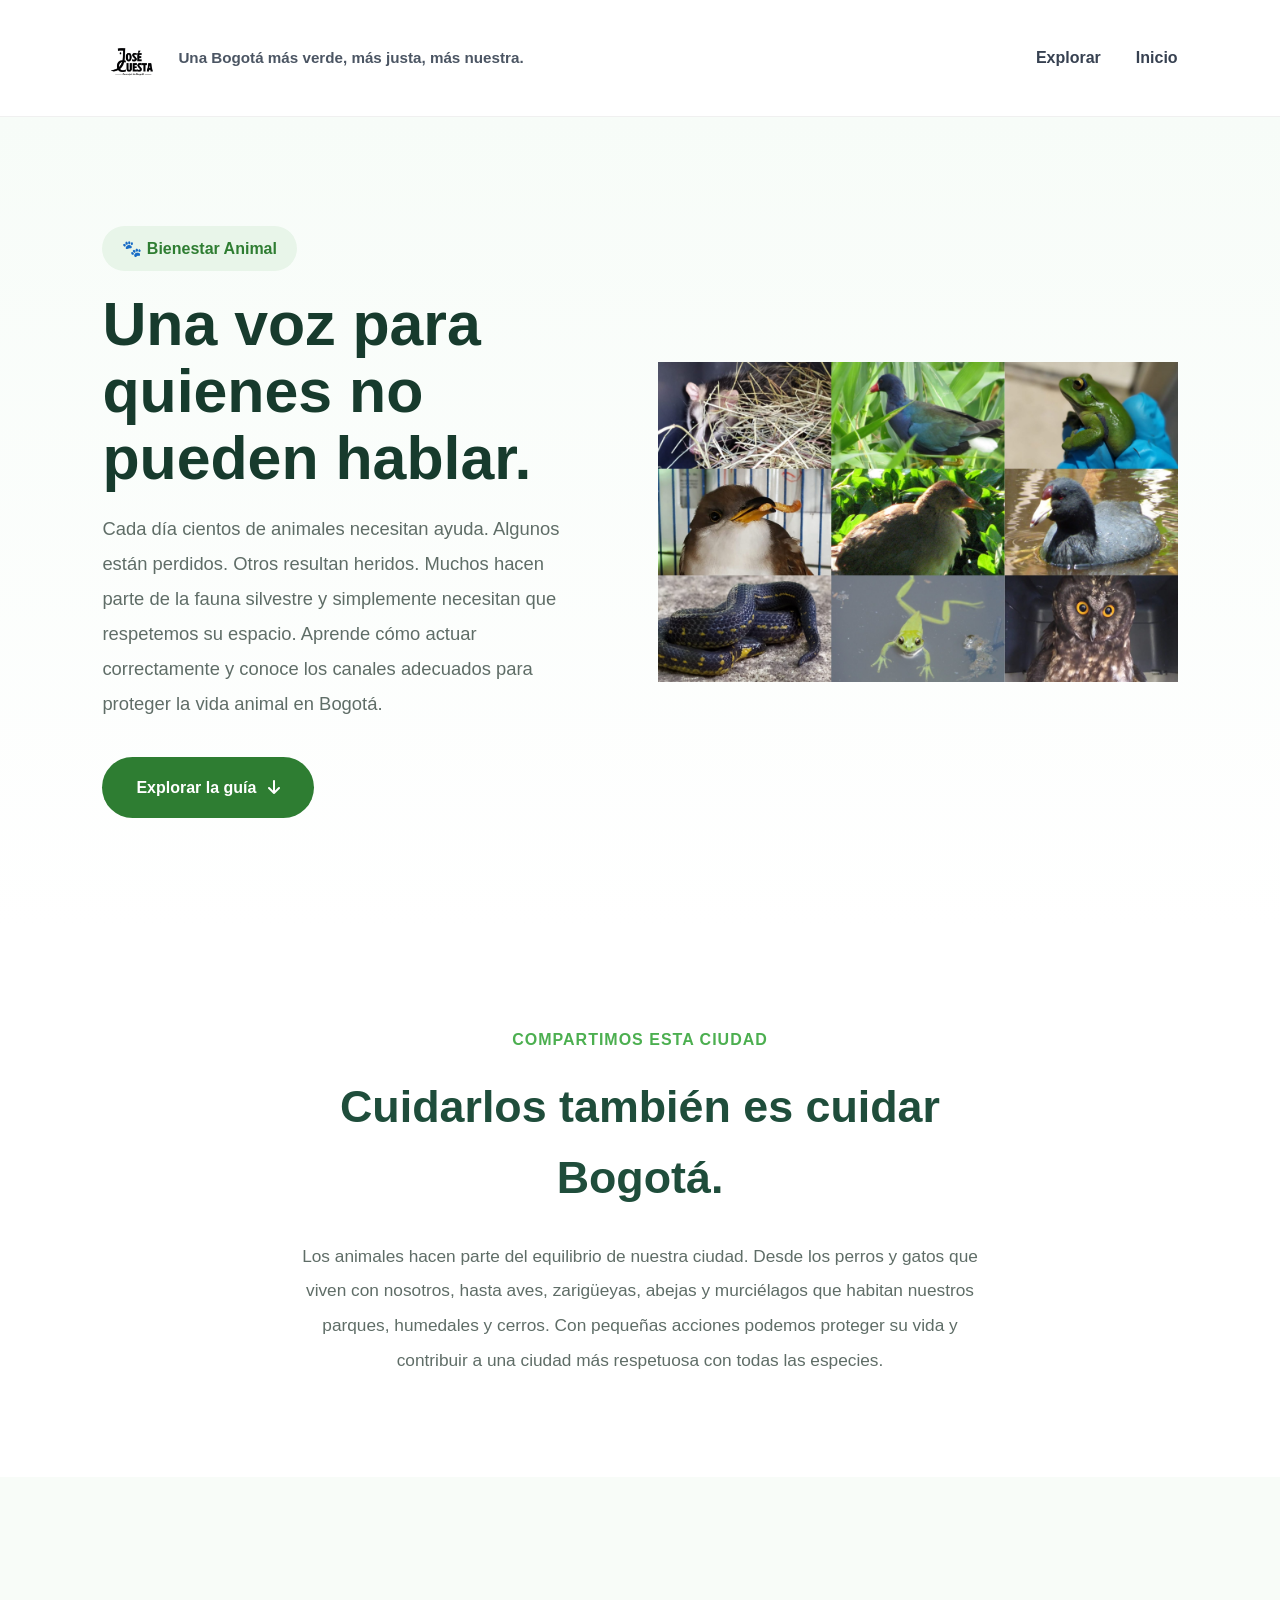
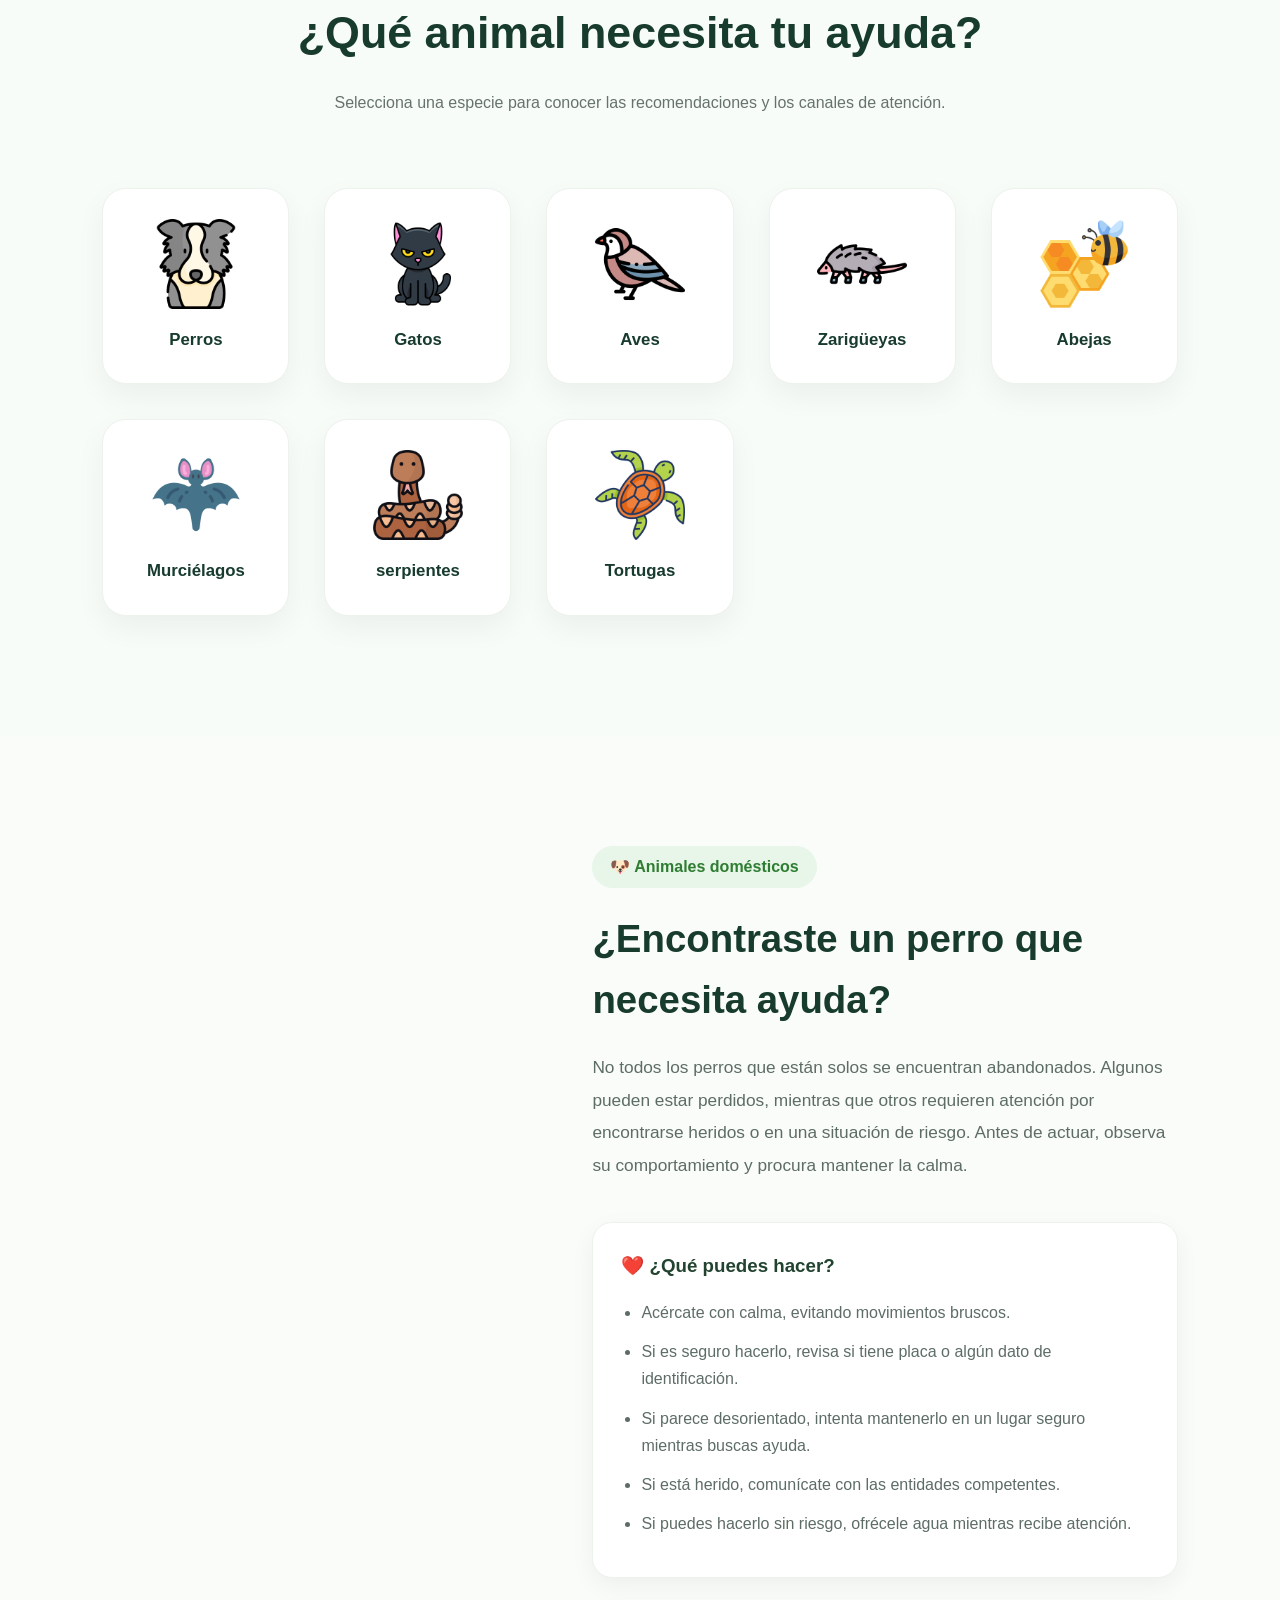
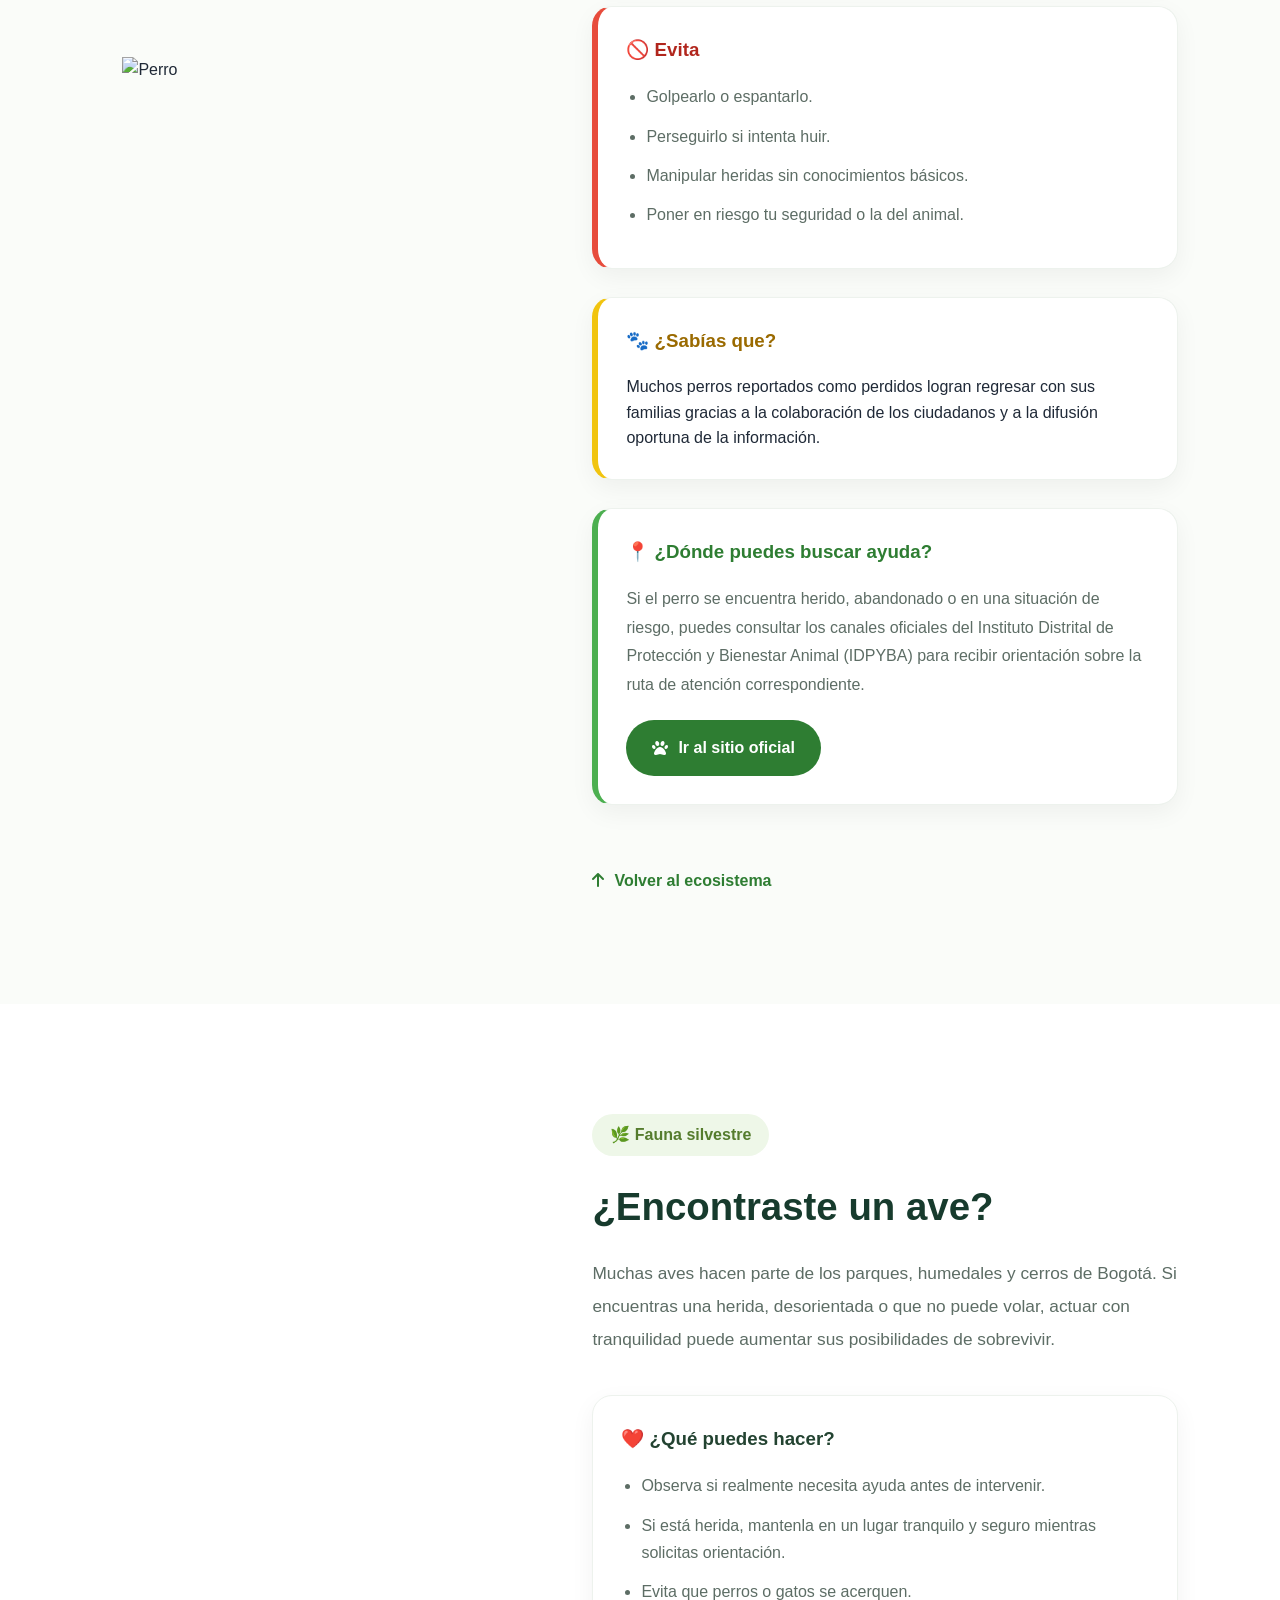
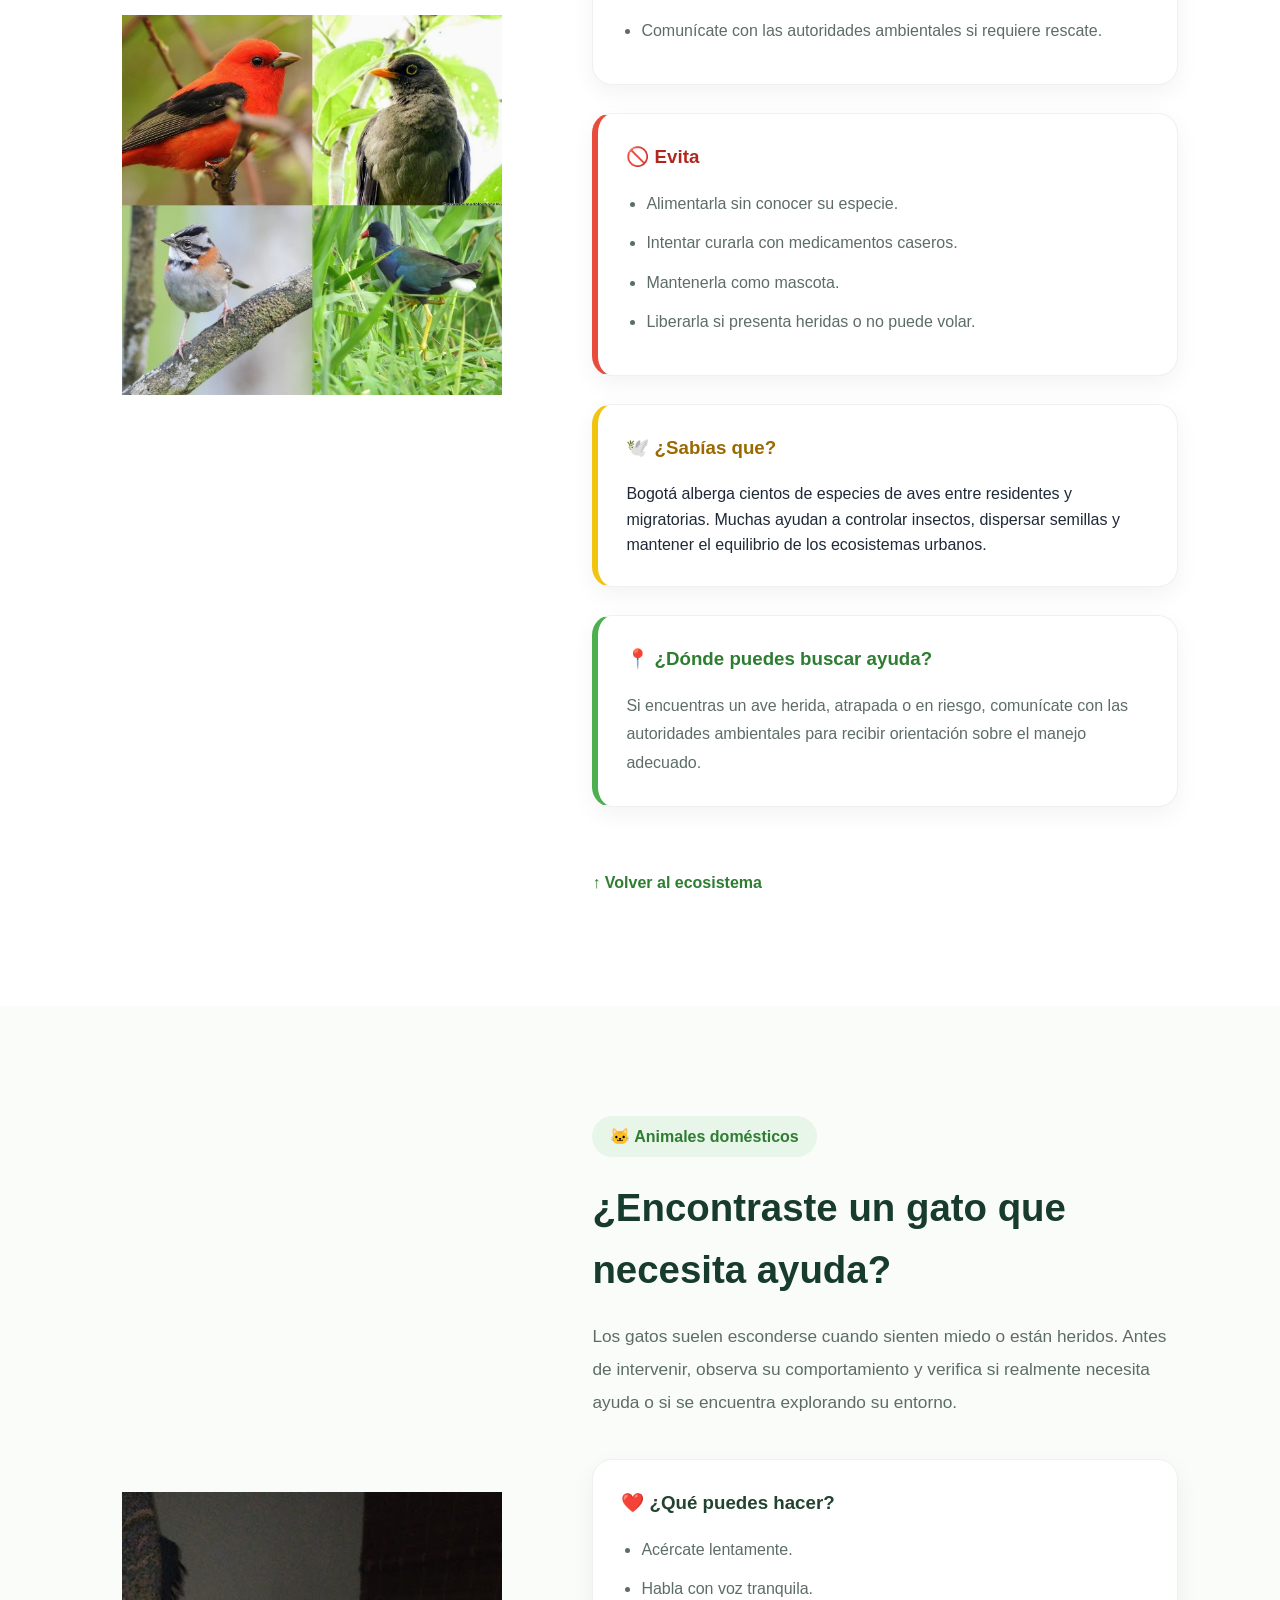
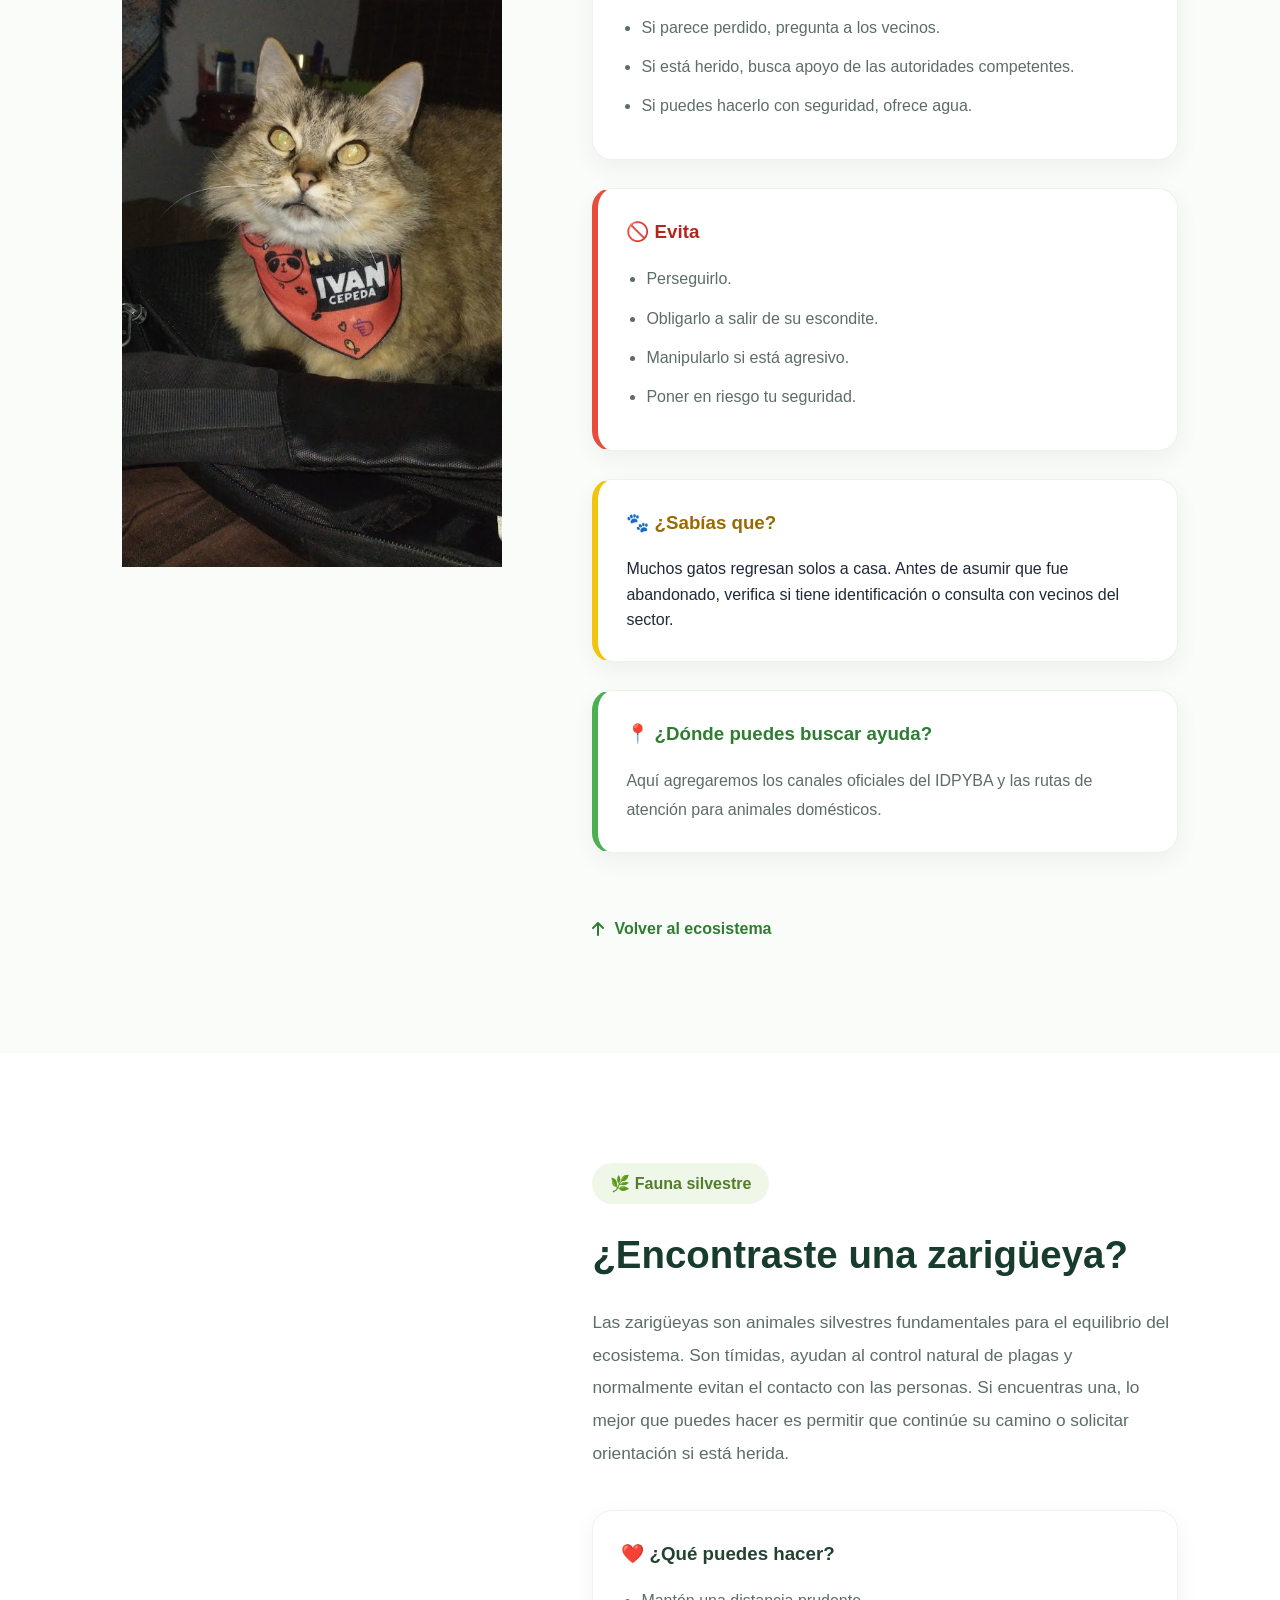
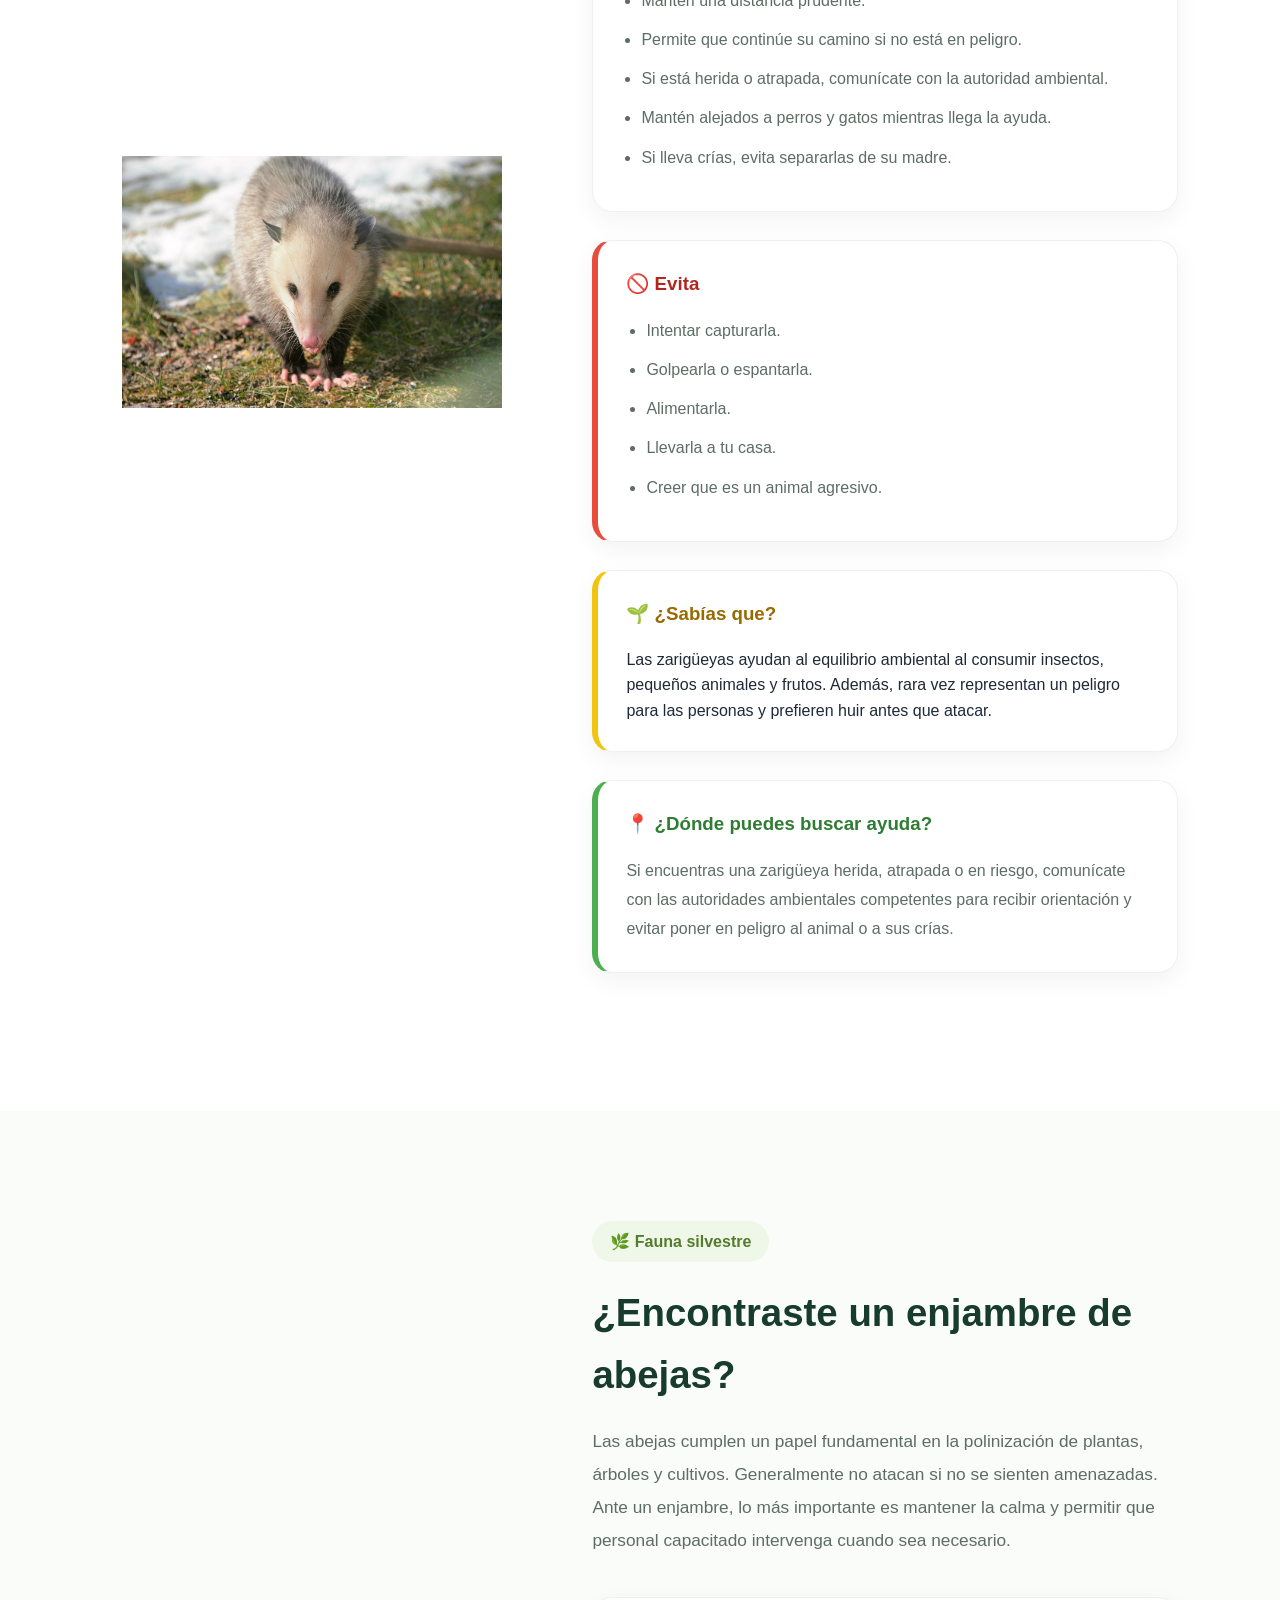
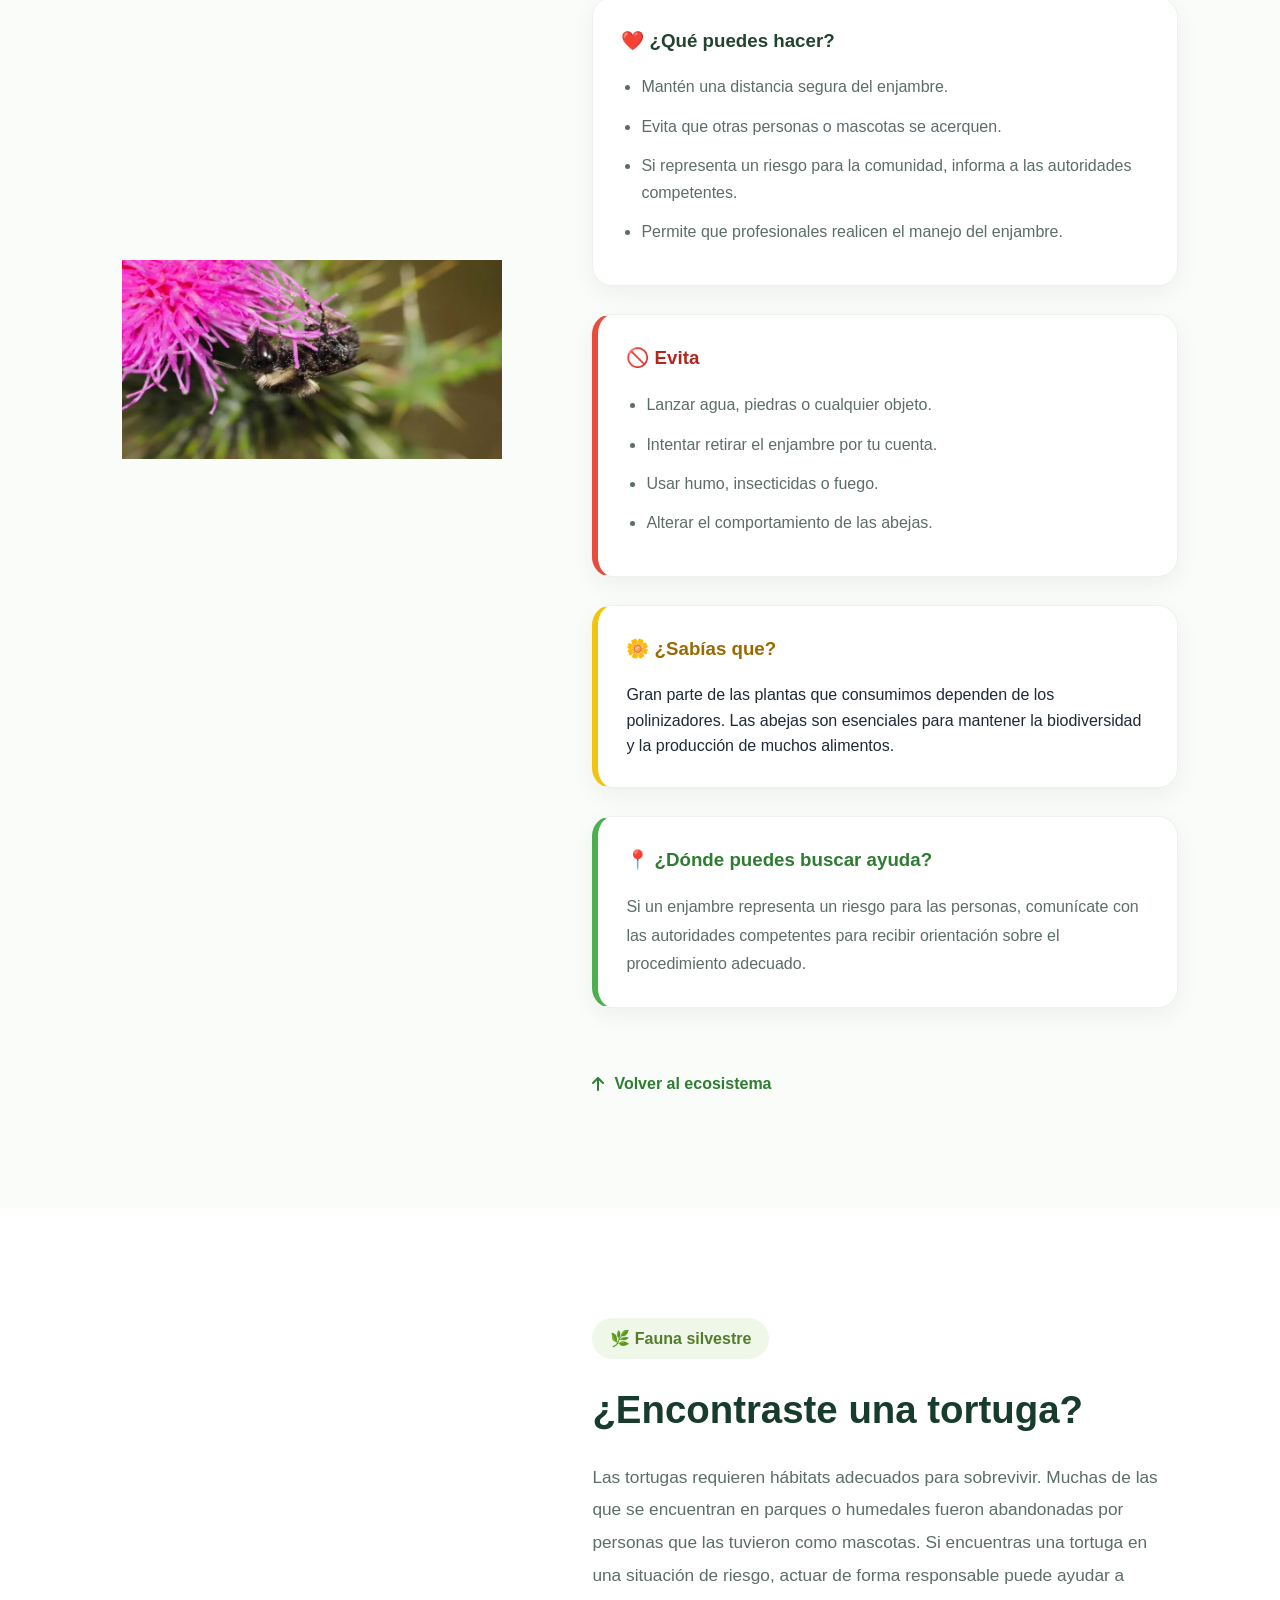
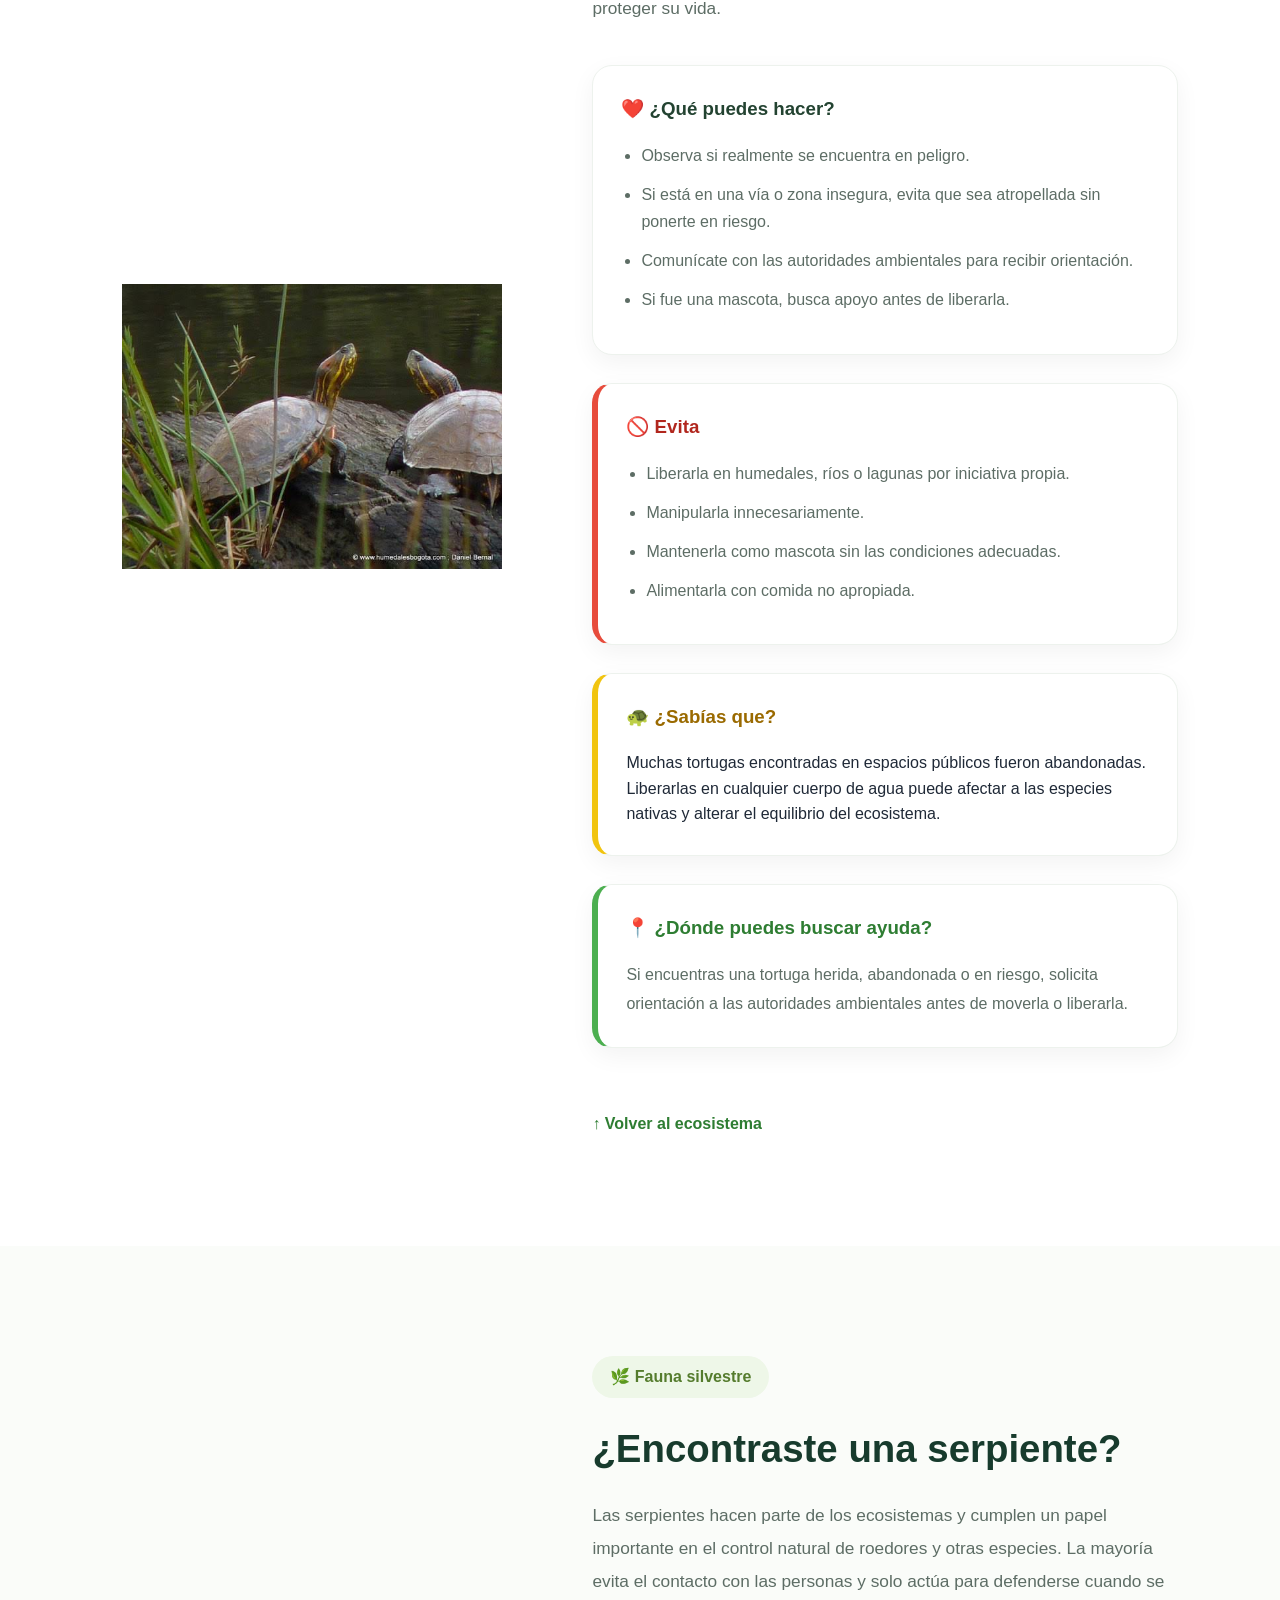
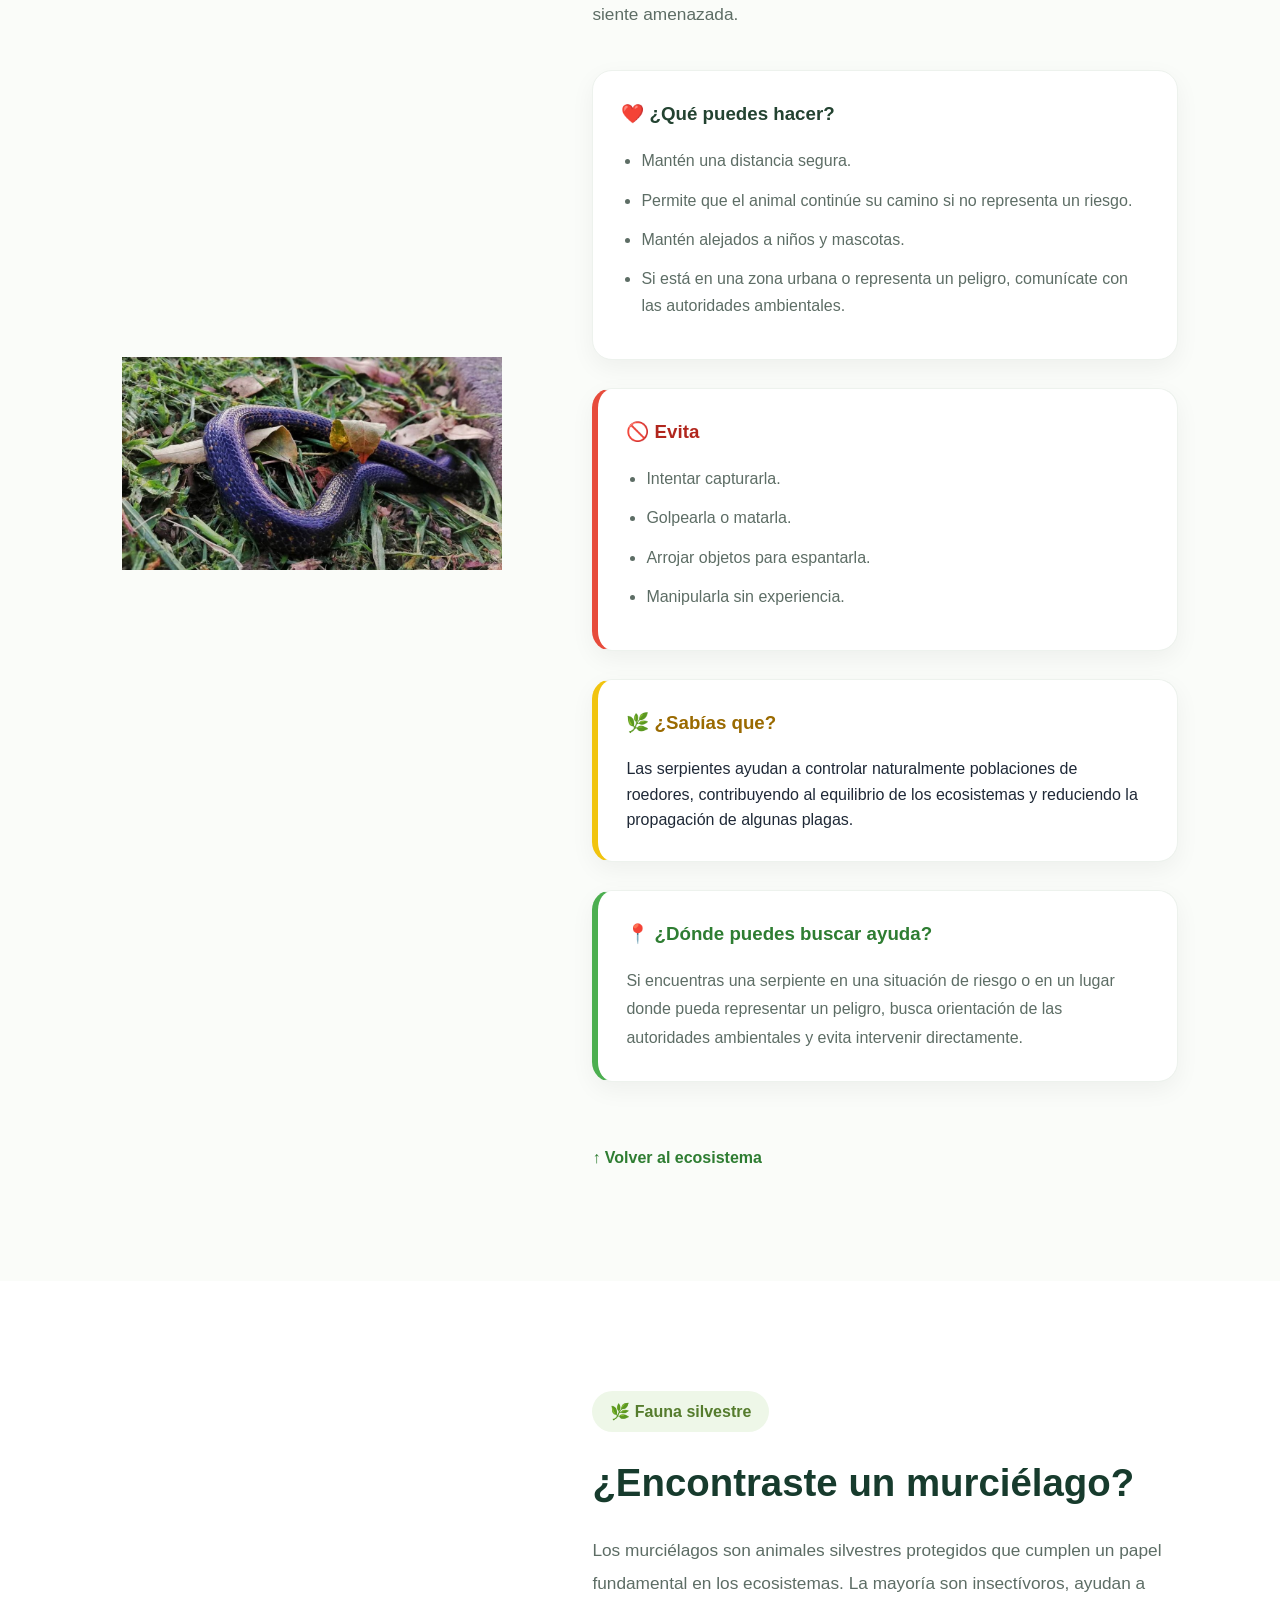
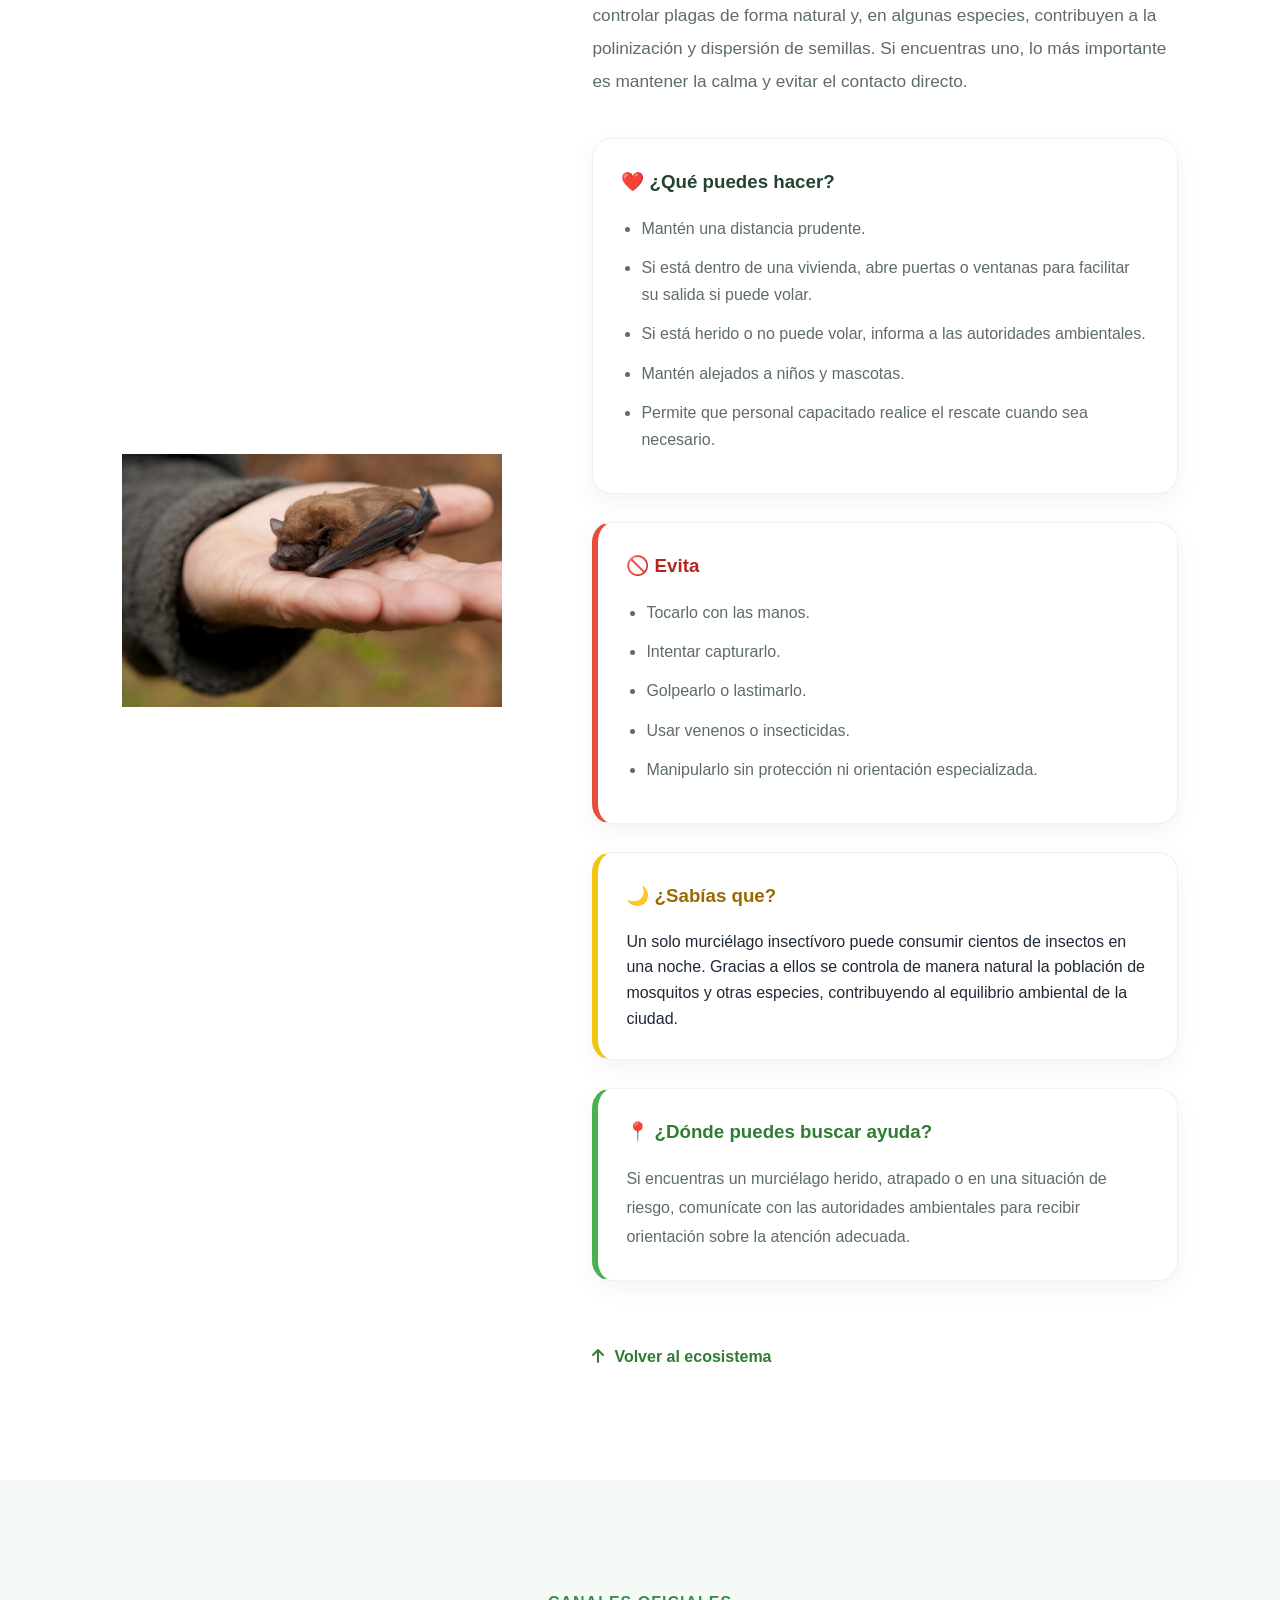
==== commit aa8908ce: "v3" ====
--- a/otra-voz.html
+++ b/otra-voz.html
@@ -21,6 +21,7 @@
         name="description"
         content="Guía ciudadana para actuar correctamente cuando un animal doméstico o silvestre necesita ayuda en Bogotá."
     >
+  <link rel="shortcut icon" href="/img/logo-removebg-preview.png" type="image/x-icon">
 
     <link
         rel="stylesheet"
--- a/css/an.css
+++ b/css/an.css
@@ -2,6 +2,29 @@
         REPORTAR UN ANIMAL
 ===================================================== */
 
+:root{
+  --primary:#0B6E4F;
+  --secondary:#1B9C5A;
+  --accent:#A7D129;
+
+  --light:#F7F1FD;
+  --background:#FCFAFF;
+  --card:#FFFFFF;
+
+  --text:#2B2235;
+  --muted:#736A7B;
+
+  --border:#ECE4F7;
+
+  --success:#43AA8B;
+  --danger:#D62839;
+
+  --shadow:
+  0 20px 50px rgba(123,44,191,.10);
+
+  --radius:24px;
+
+}
 .reportar{
 
     padding:120px 8%;
@@ -1387,6 +1410,31 @@
 
 }
 
+::-webkit-scrollbar{
+
+    width:10px;
+
+}
+
+::-webkit-scrollbar-track{
+
+    background:#F5F1FA;
+
+}
+
+::-webkit-scrollbar-thumb{
+
+    background:var(--secondary);
+
+    border-radius:20px;
+
+}
+
+::-webkit-scrollbar-thumb:hover{
+
+    background:var(--primary);
+
+}
 
 
 /* =====================================================
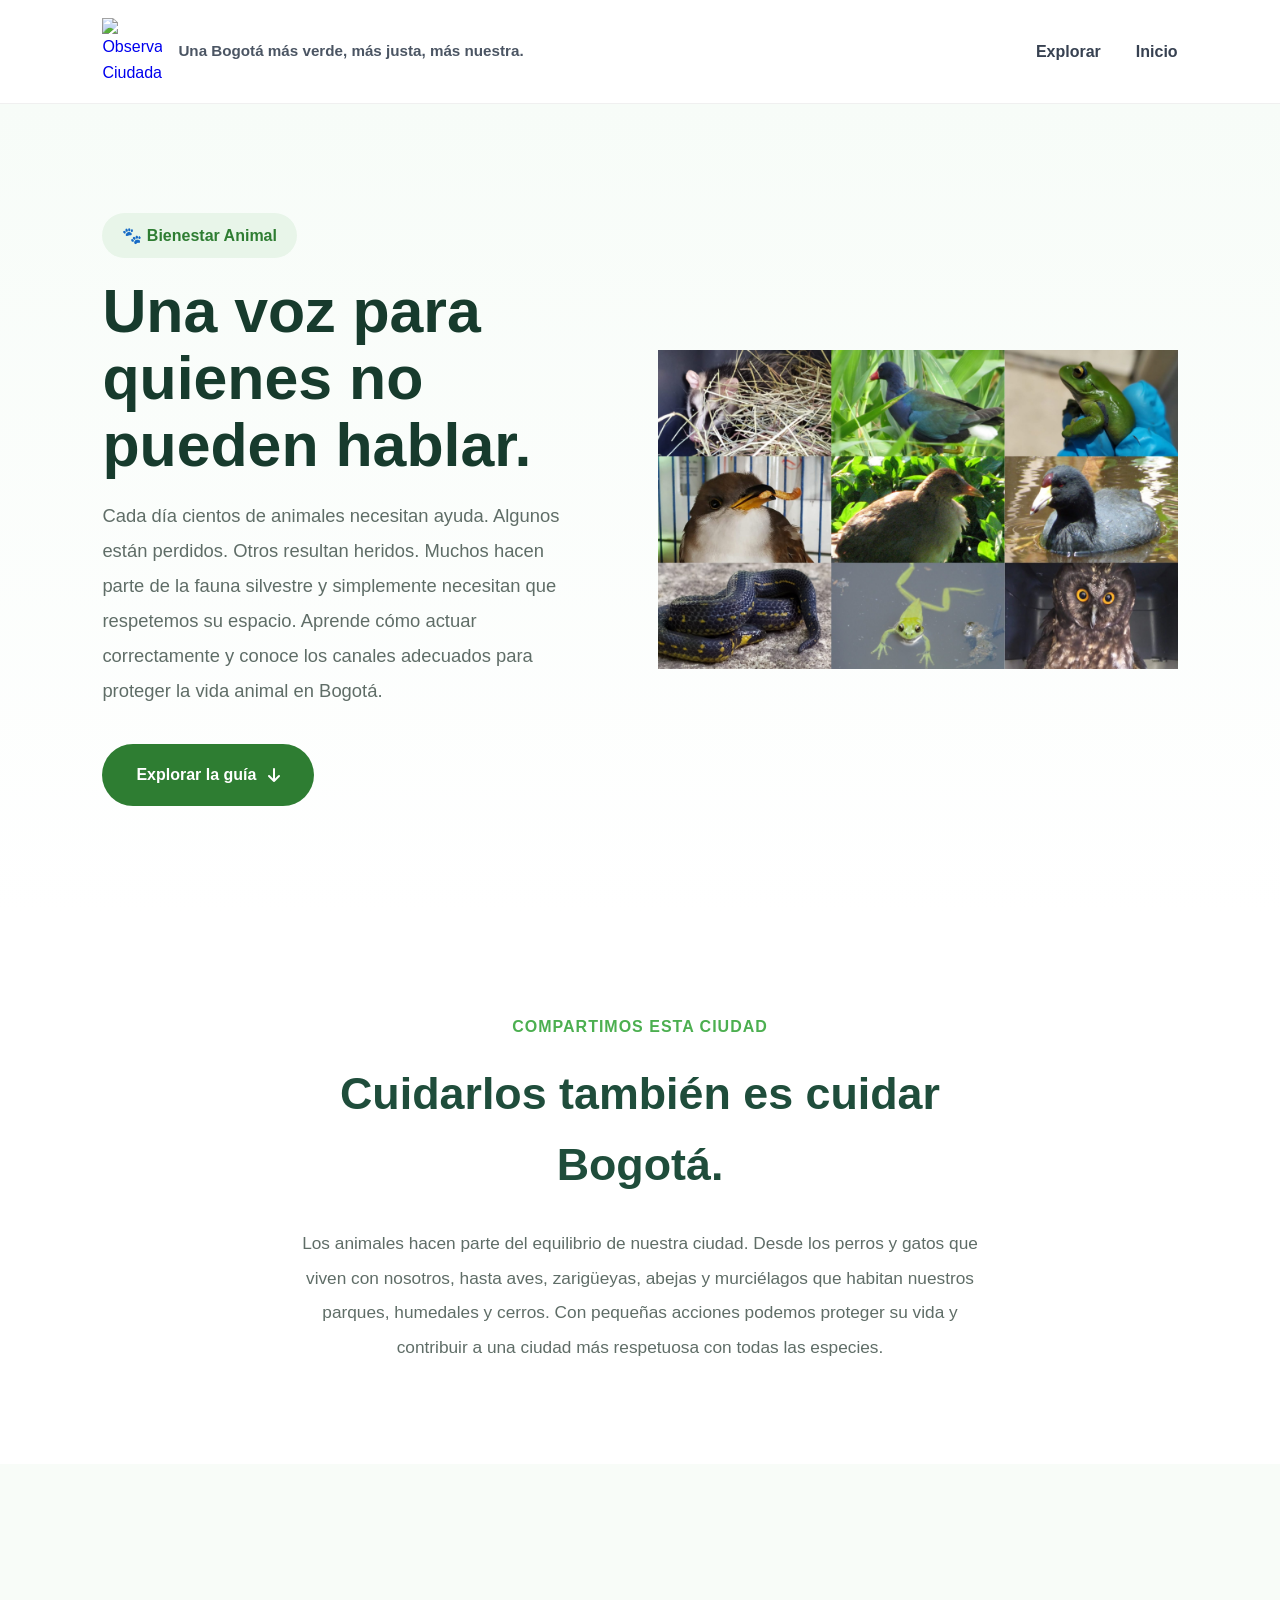
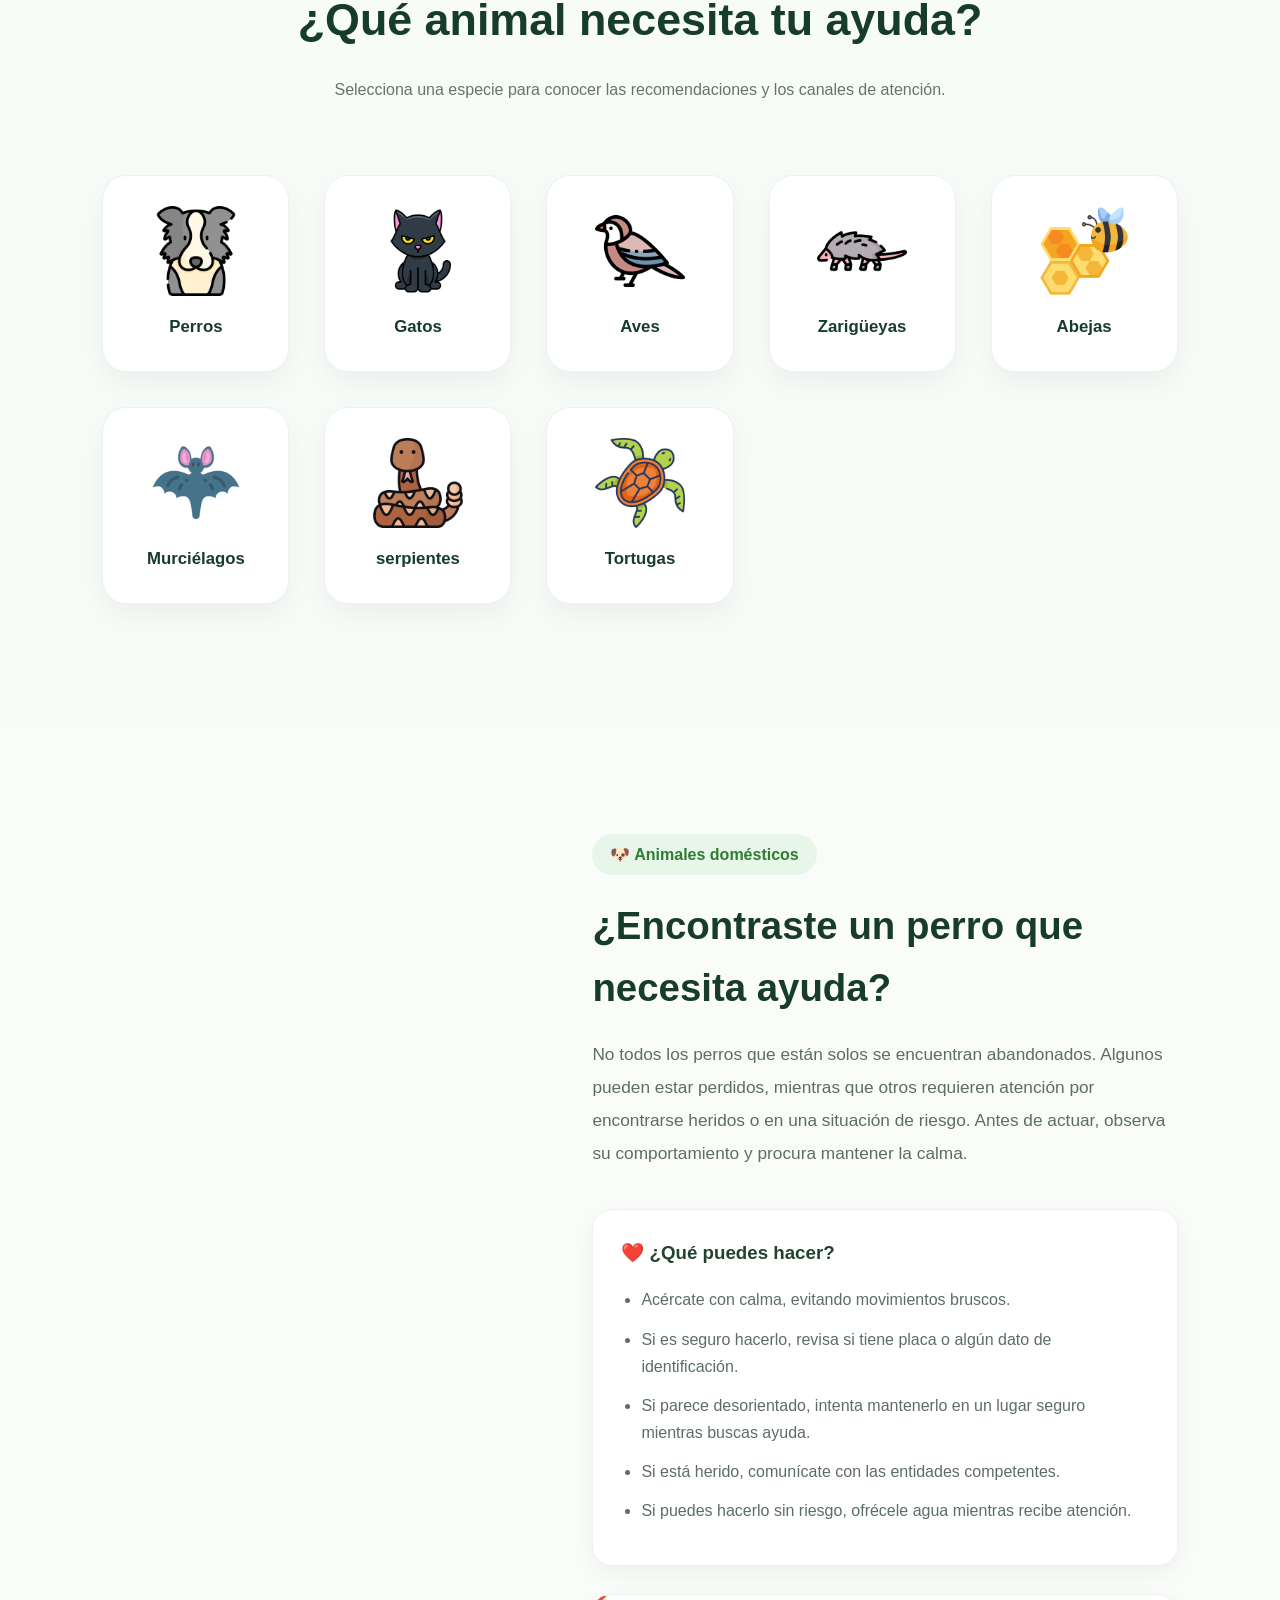
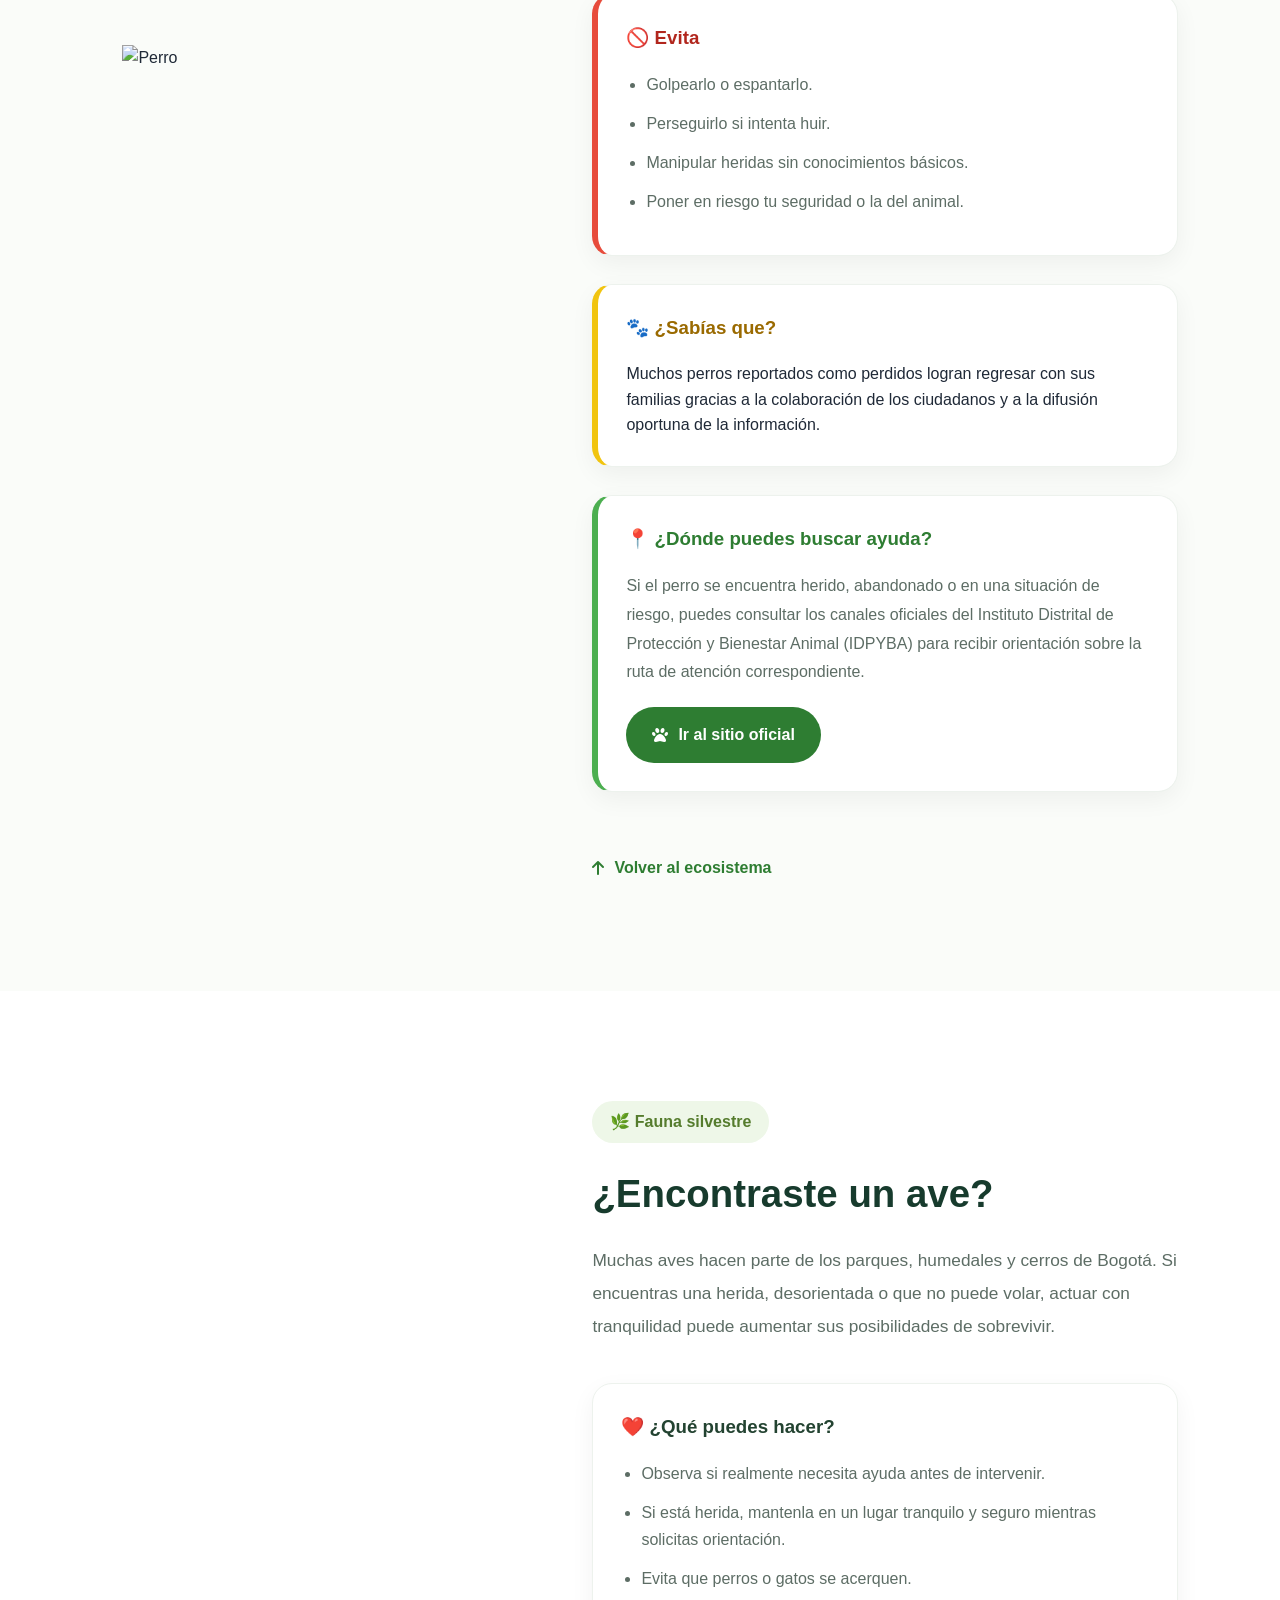
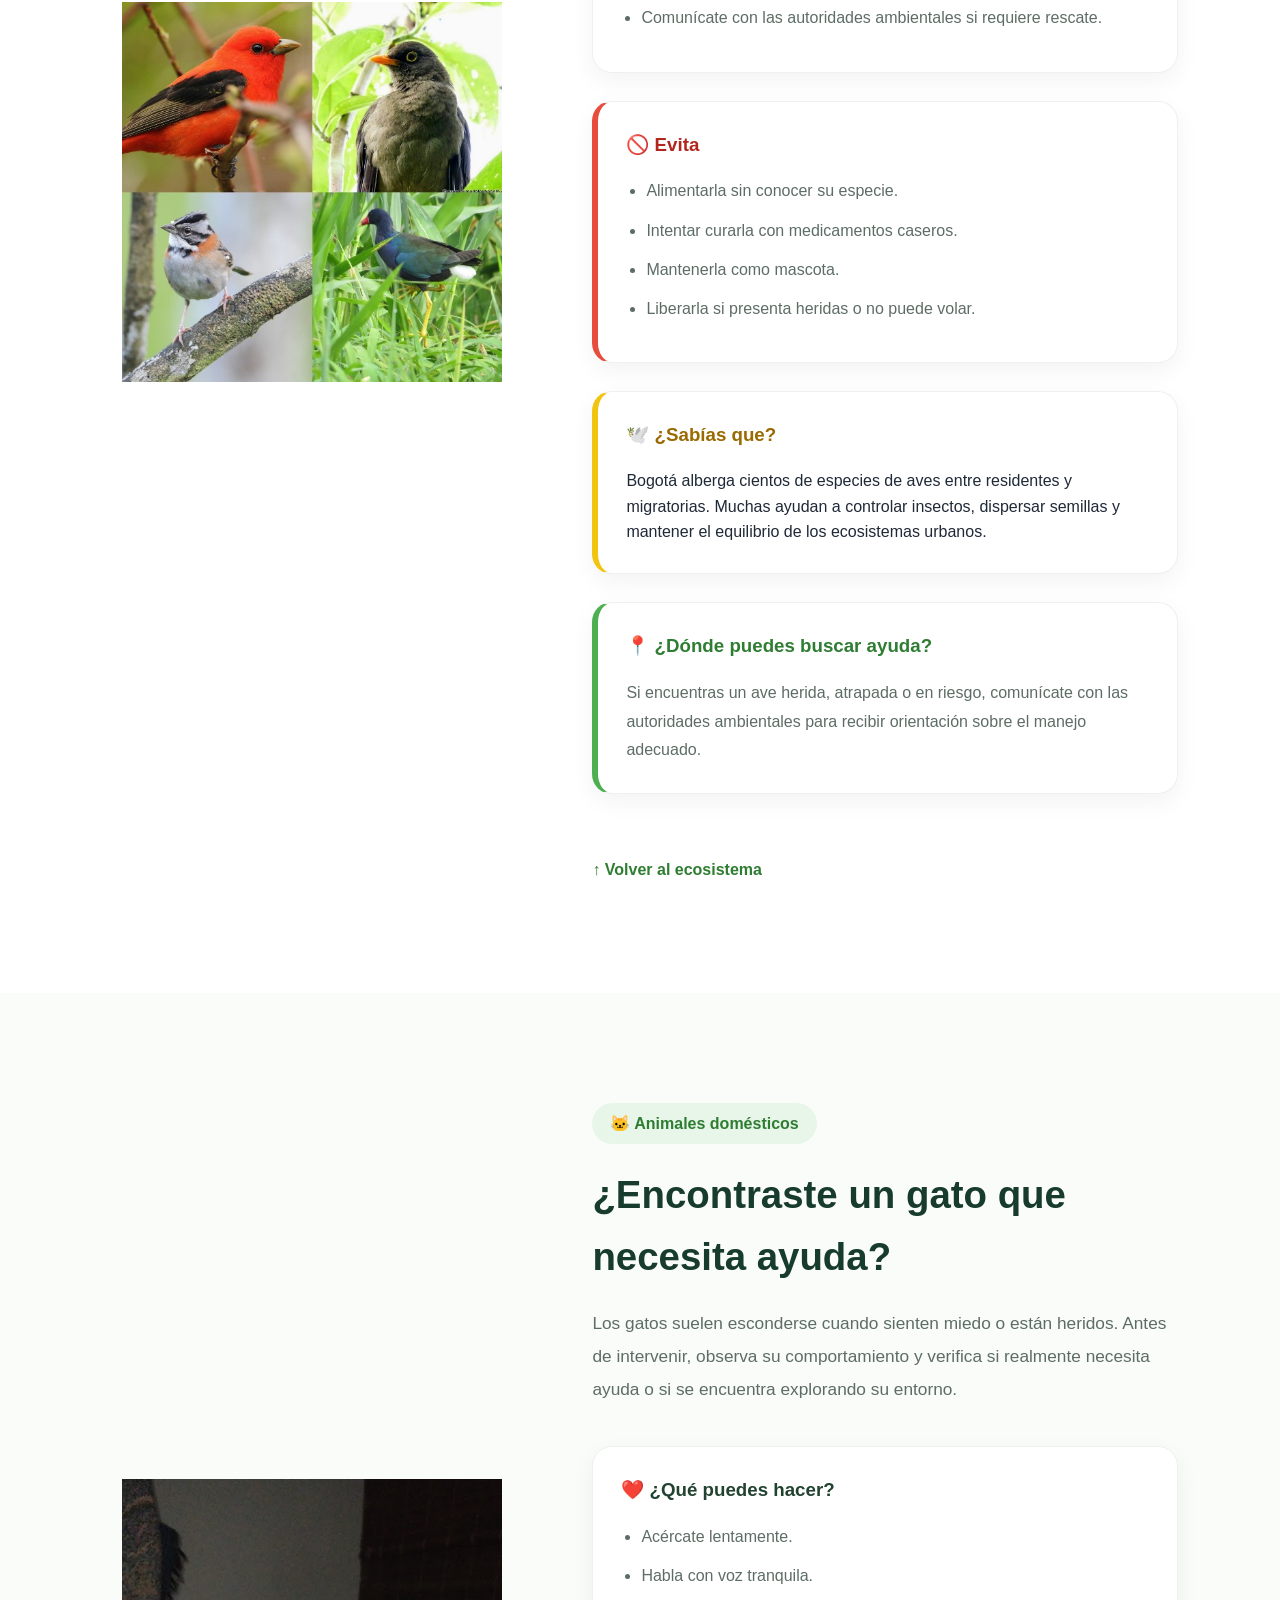
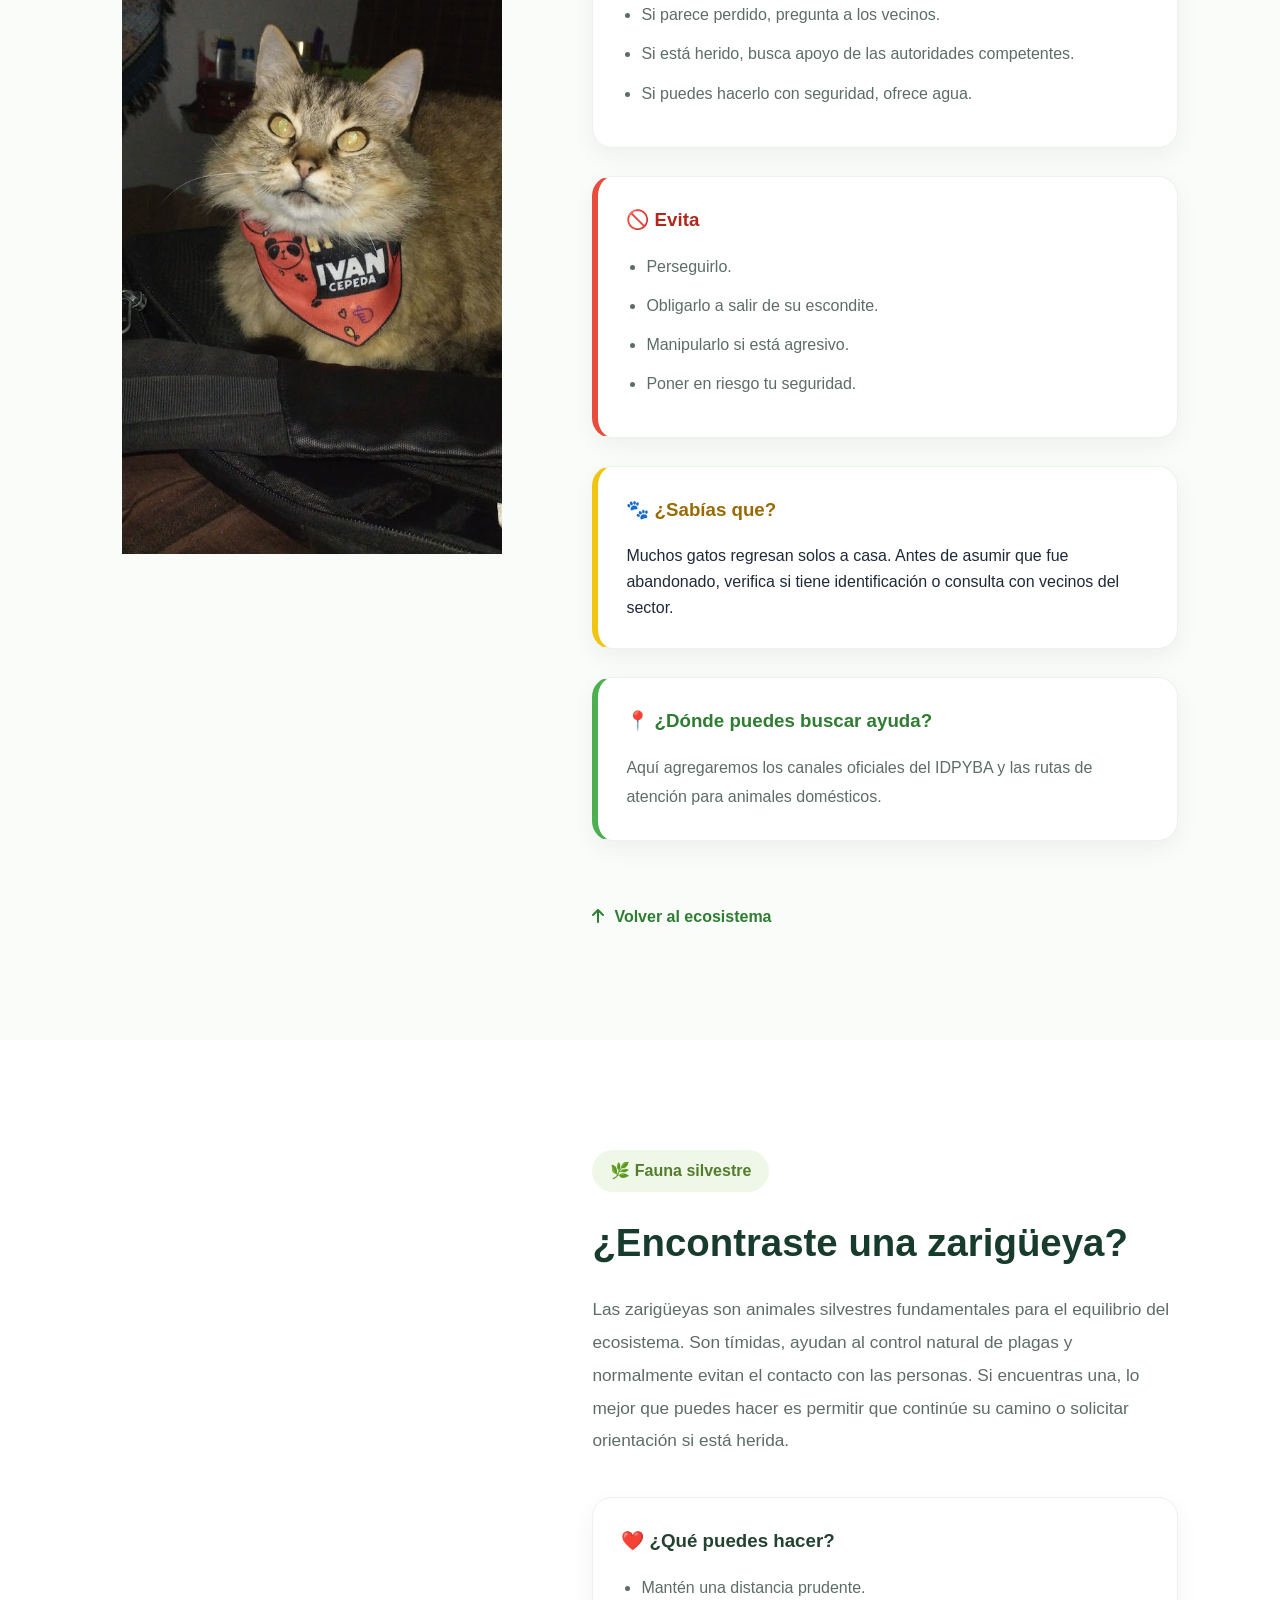
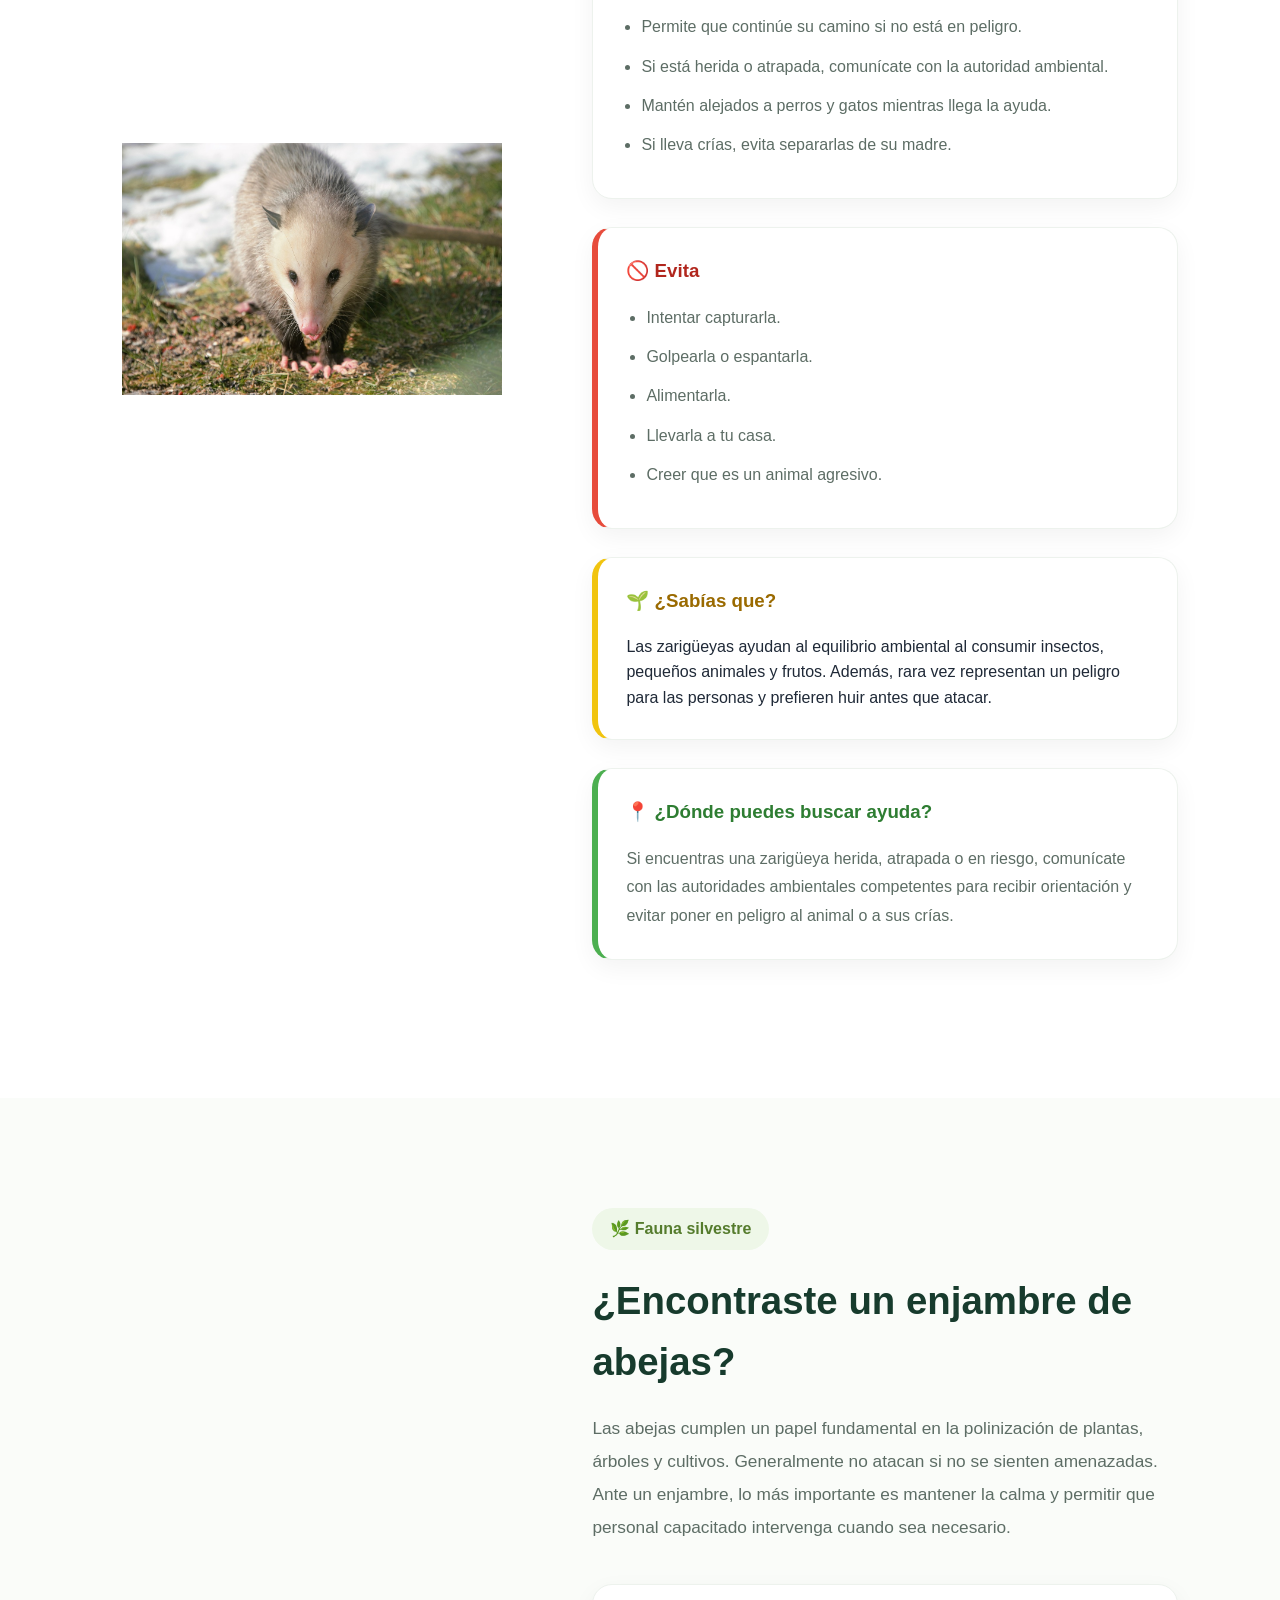
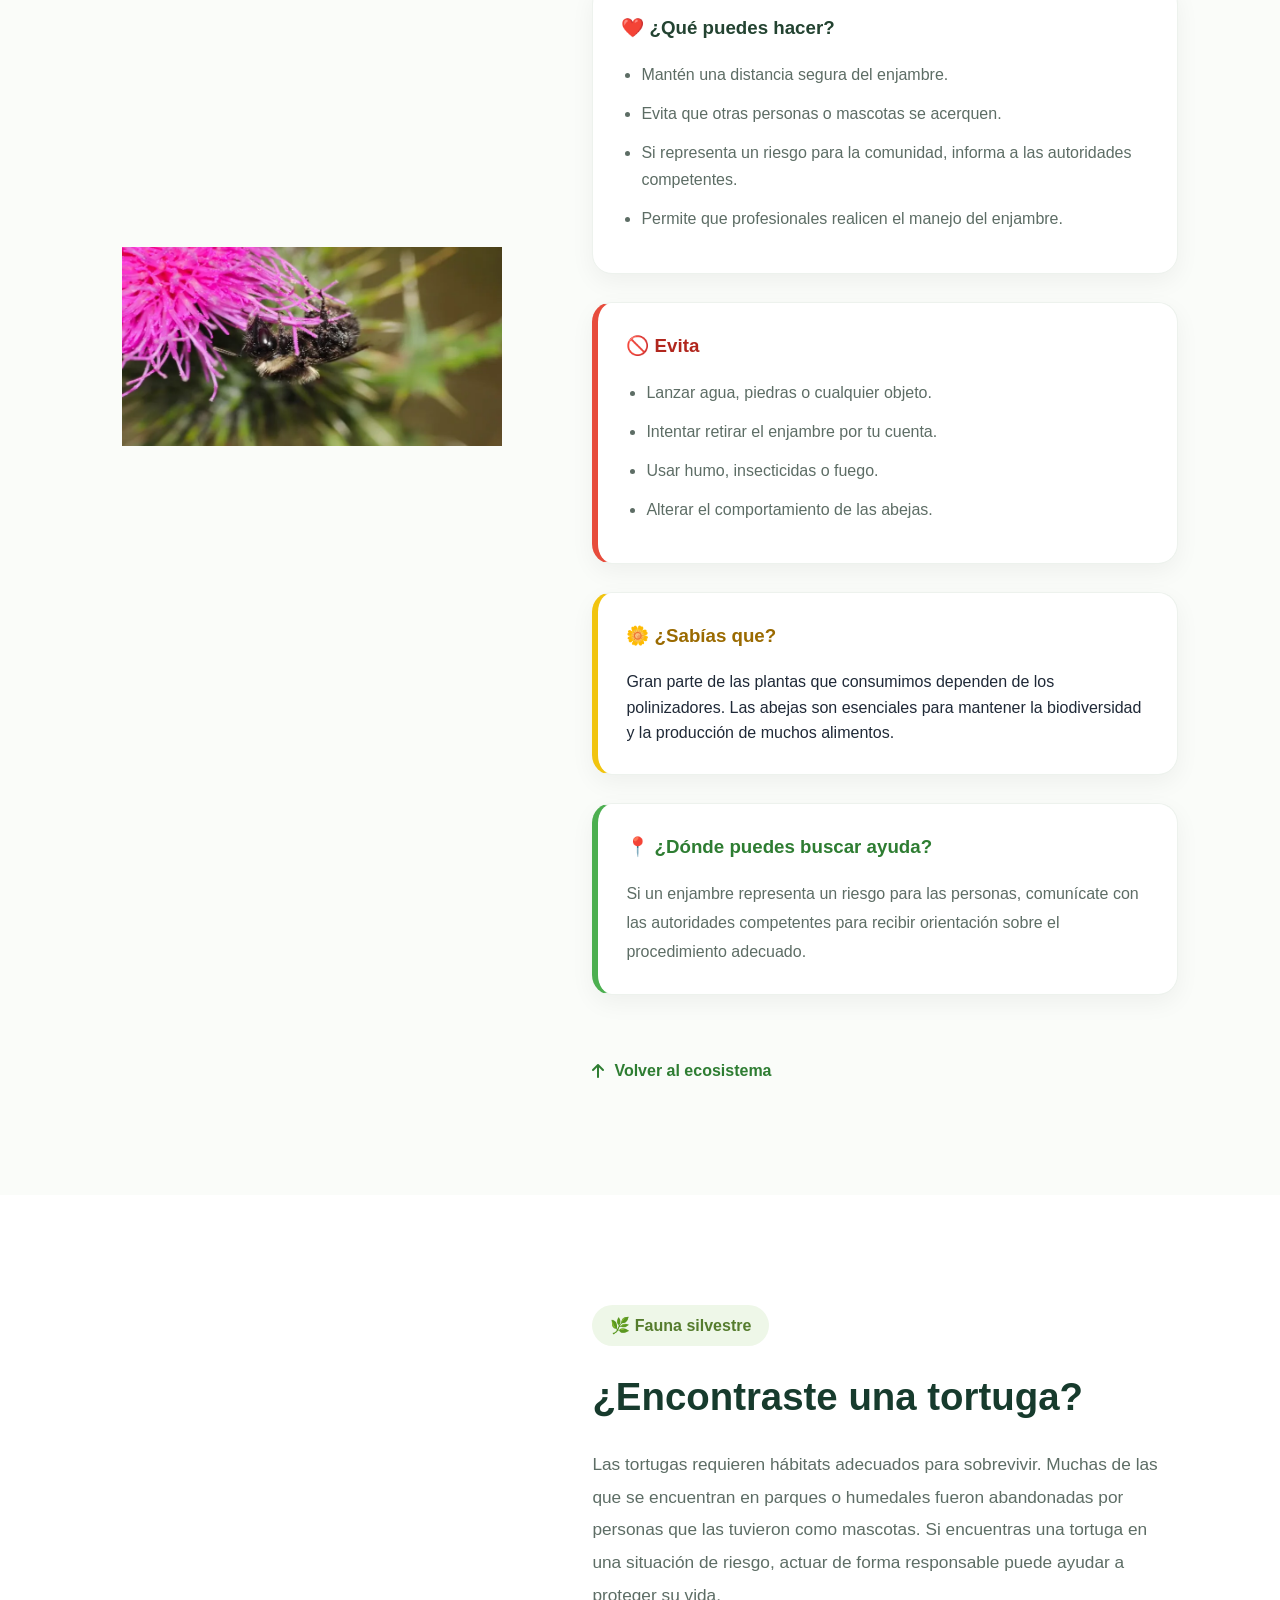
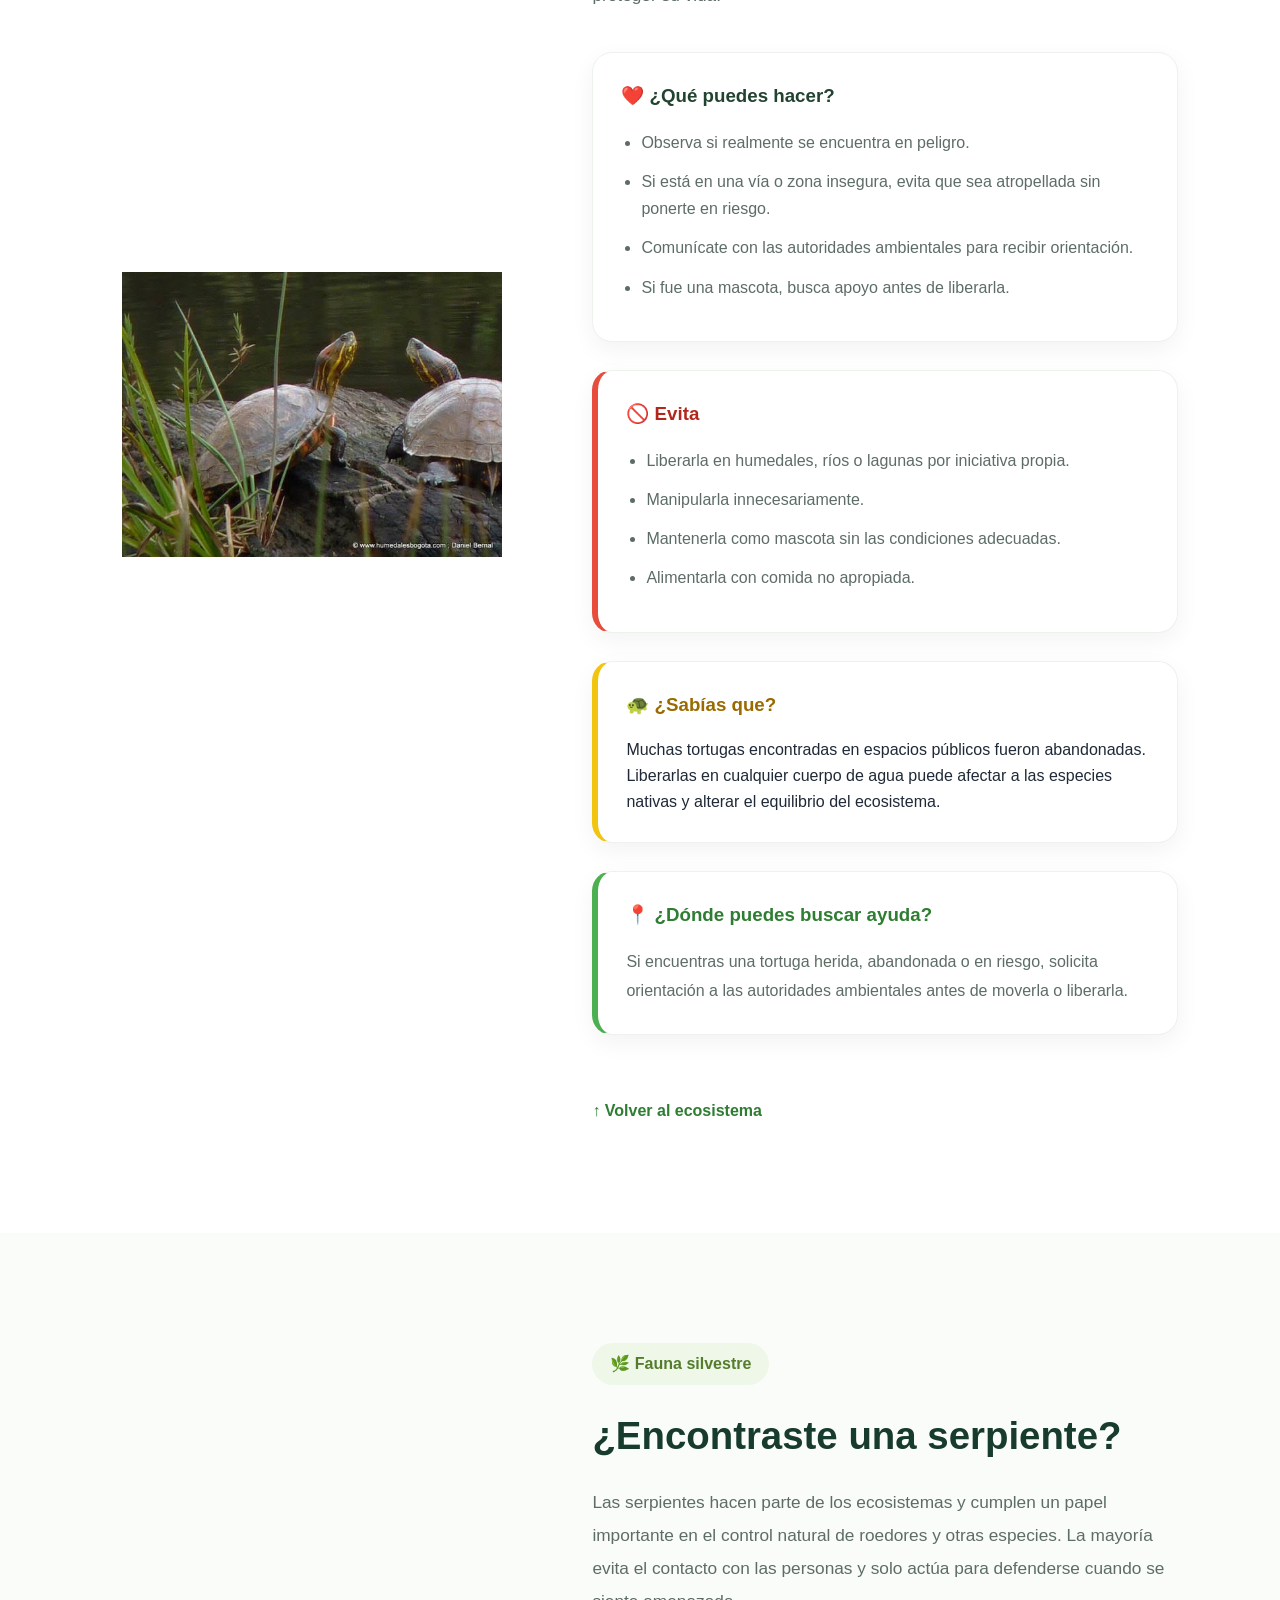
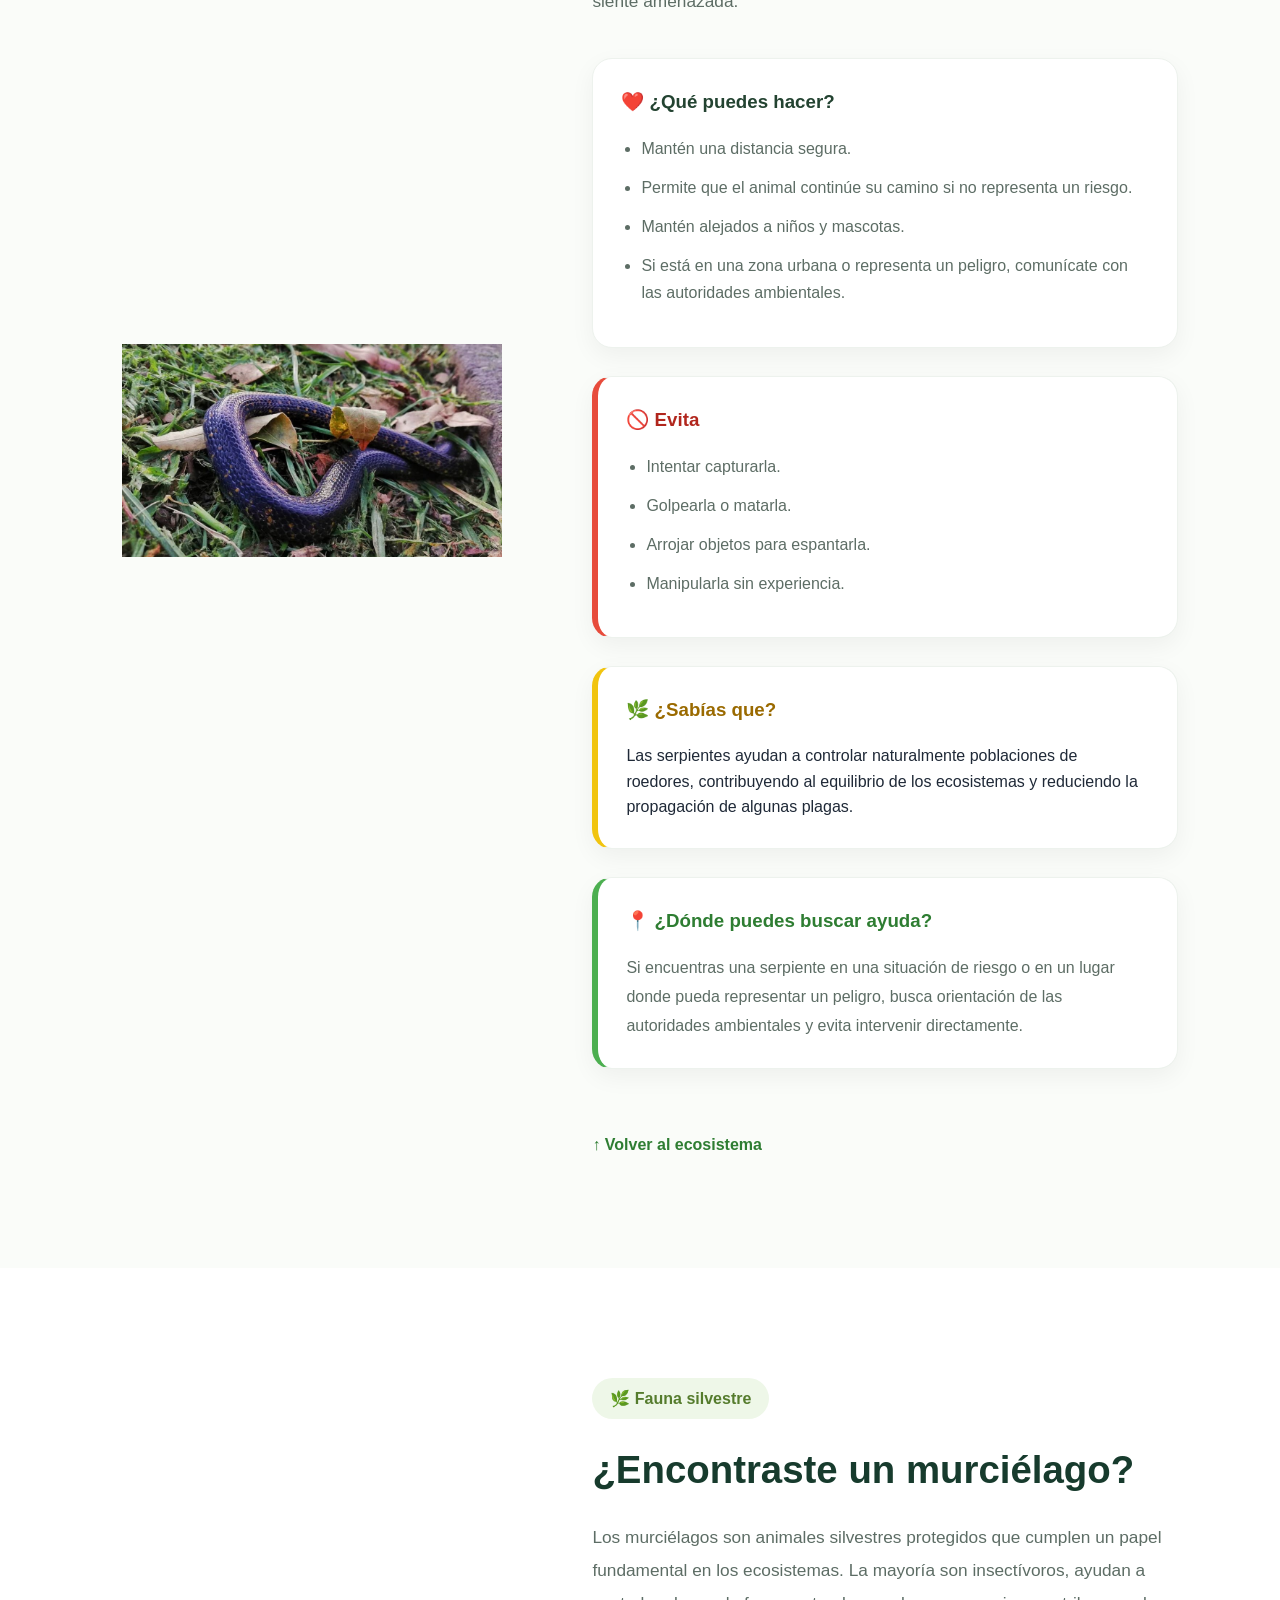
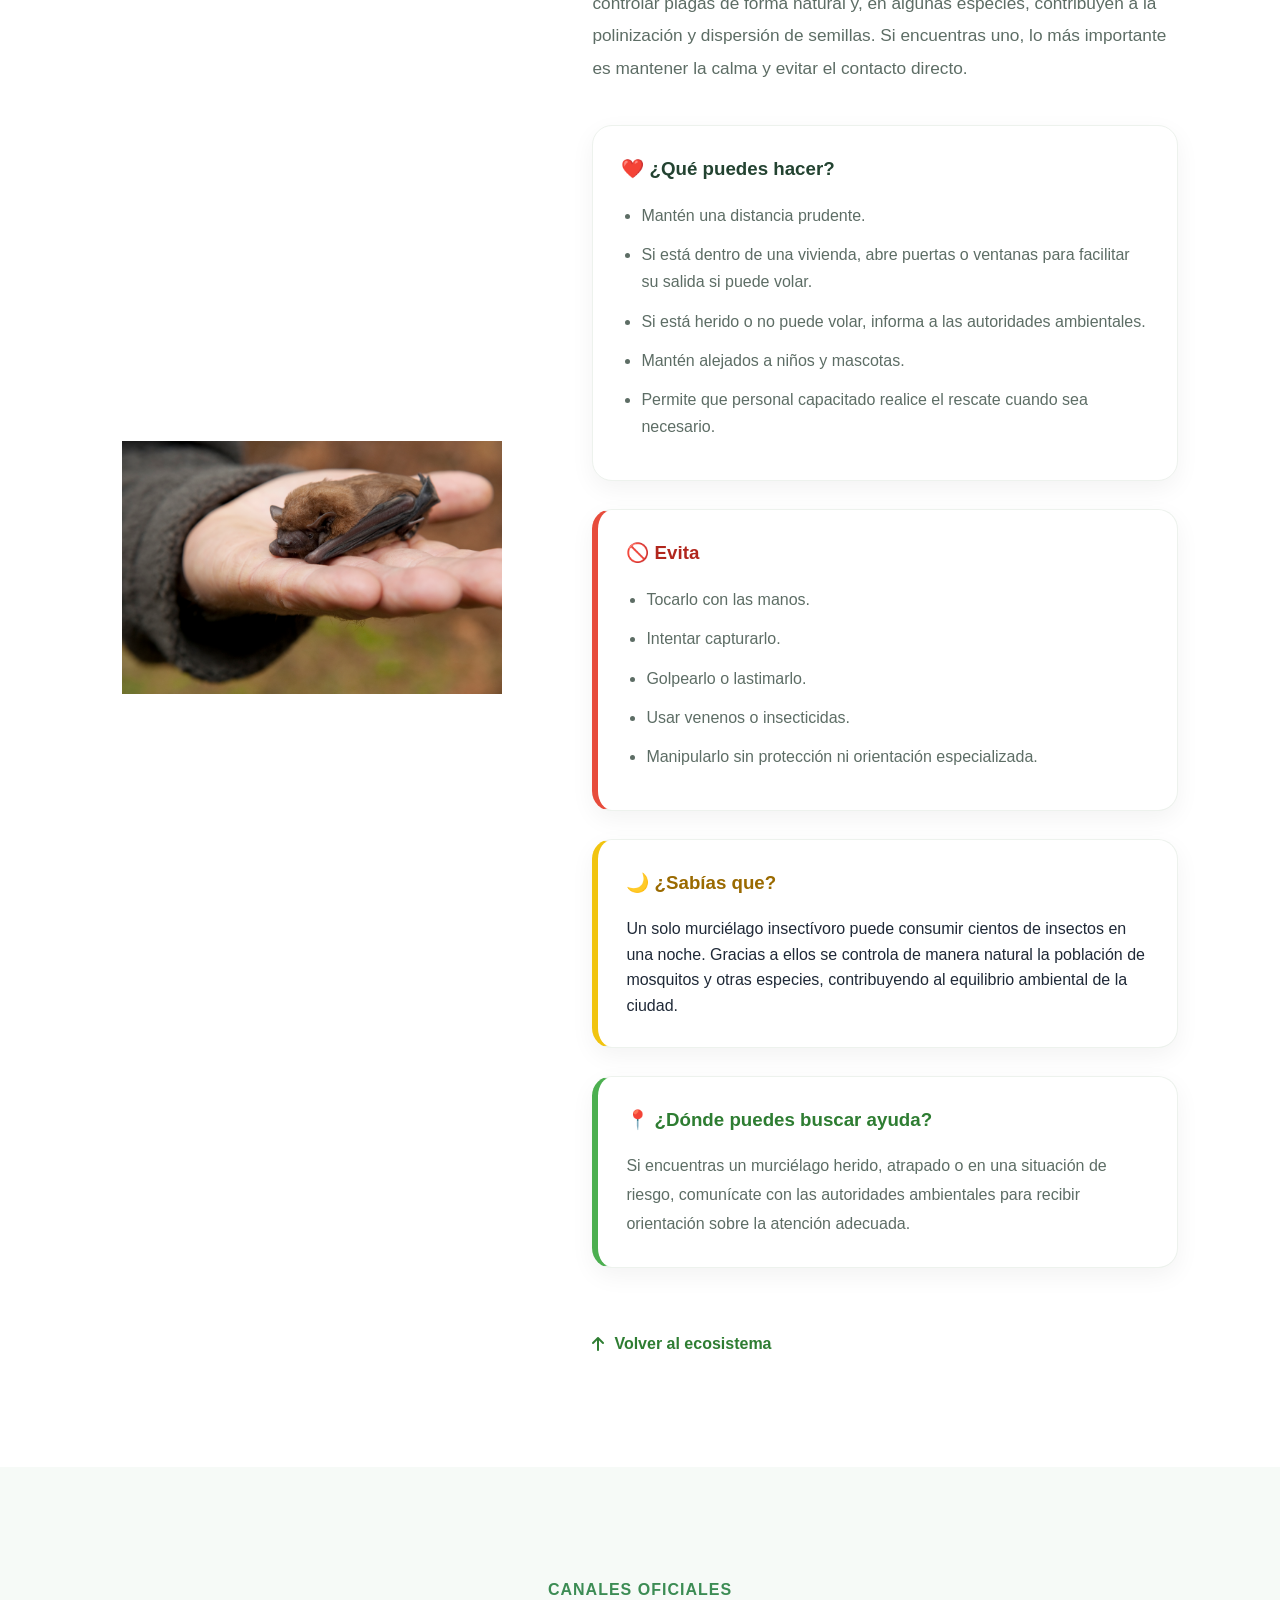
==== commit 1f965a46: "updatefavicon" ====
--- a/otra-voz.html
+++ b/otra-voz.html
@@ -21,7 +21,7 @@
         name="description"
         content="Guía ciudadana para actuar correctamente cuando un animal doméstico o silvestre necesita ayuda en Bogotá."
     >
-  <link rel="shortcut icon" href="/img/logo-removebg-preview.png" type="image/x-icon">
+  <link rel="shortcut icon" href="/img/icons/android-chrome-512x512.png" type="image/x-icon">
 
     <link
         rel="stylesheet"
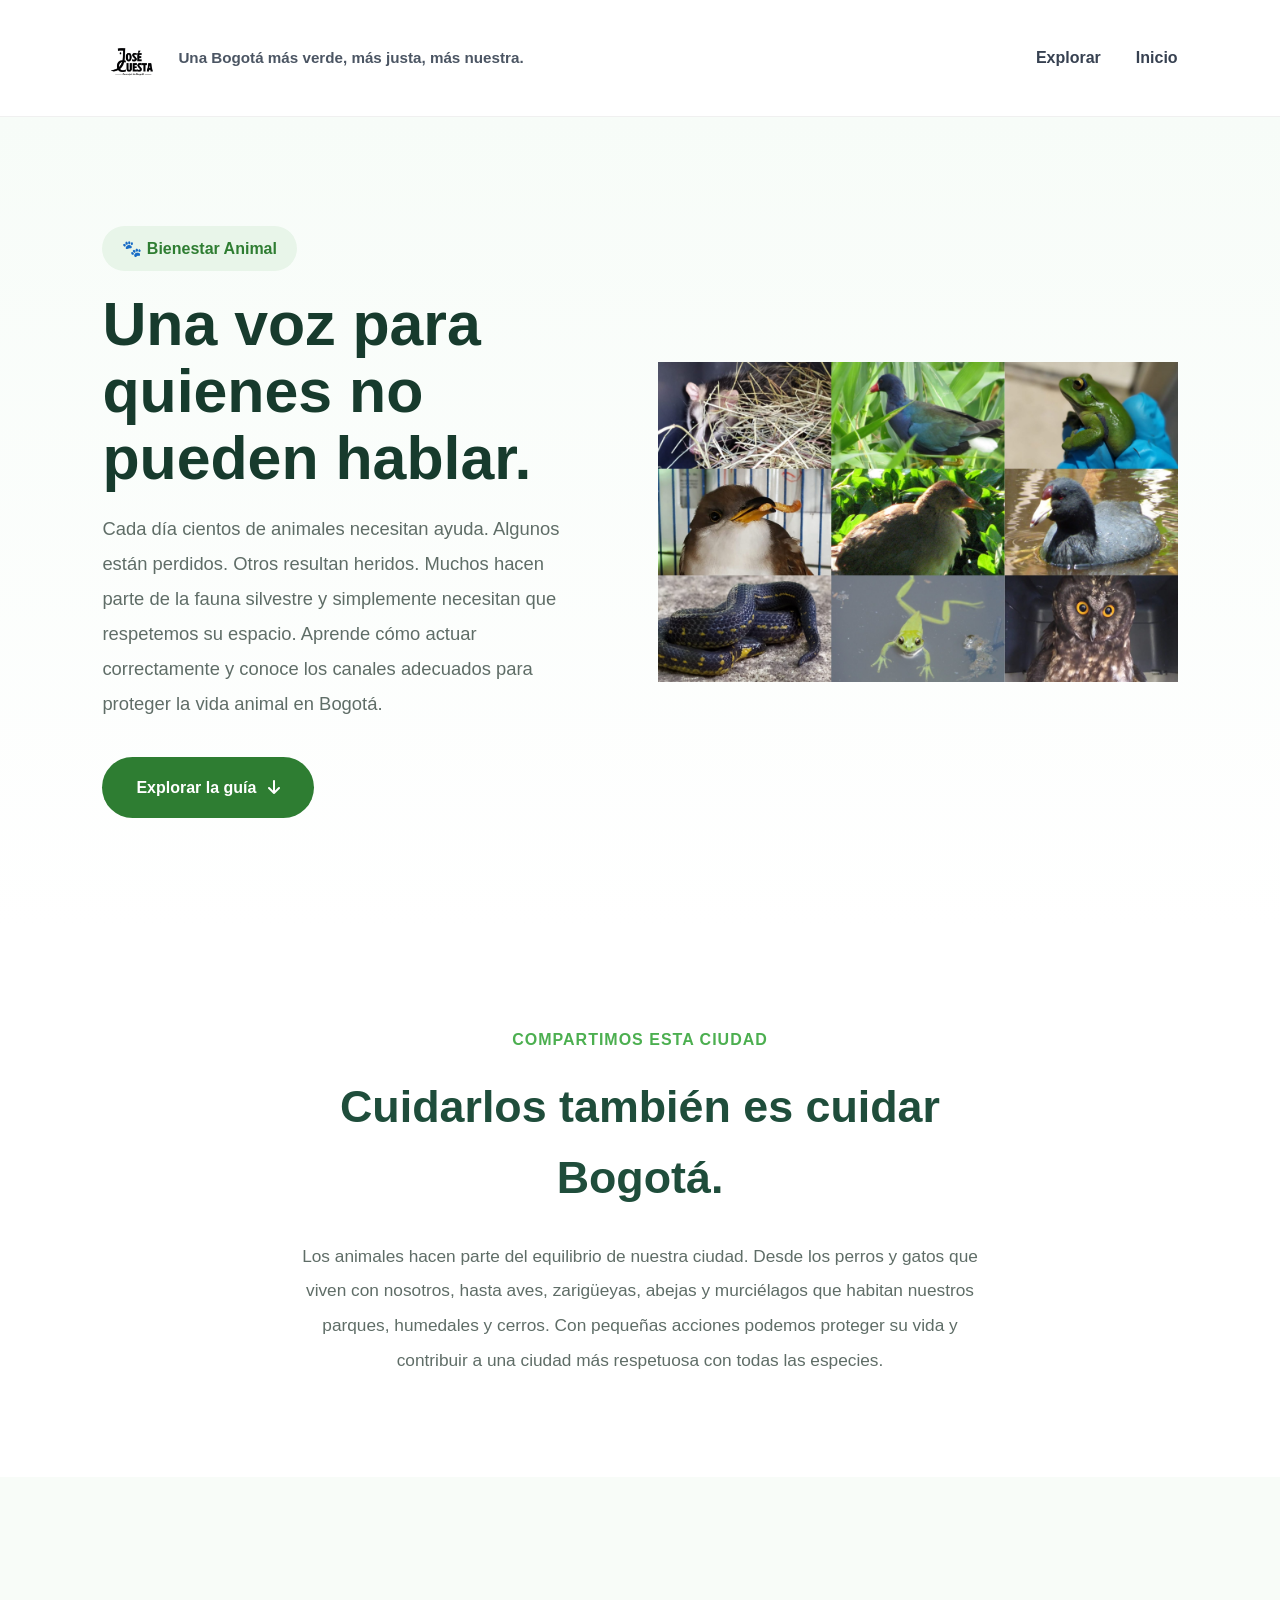
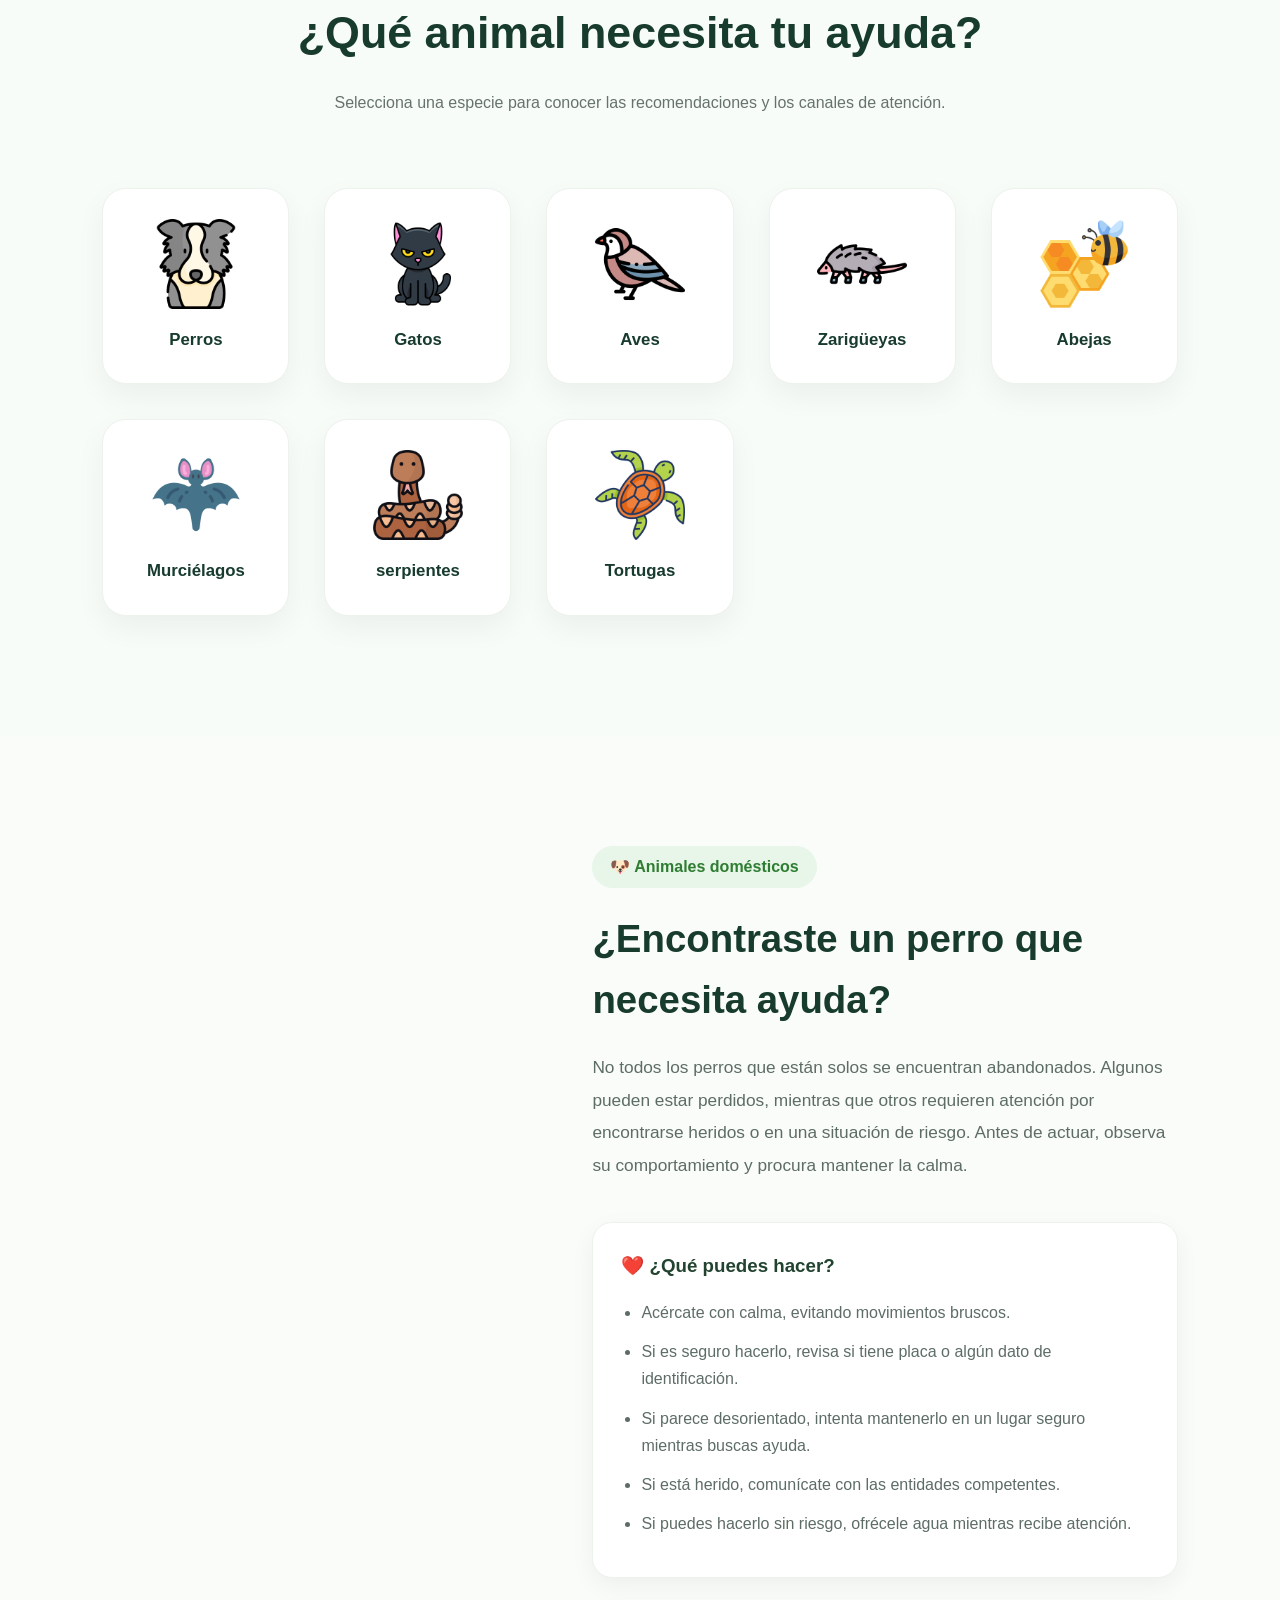
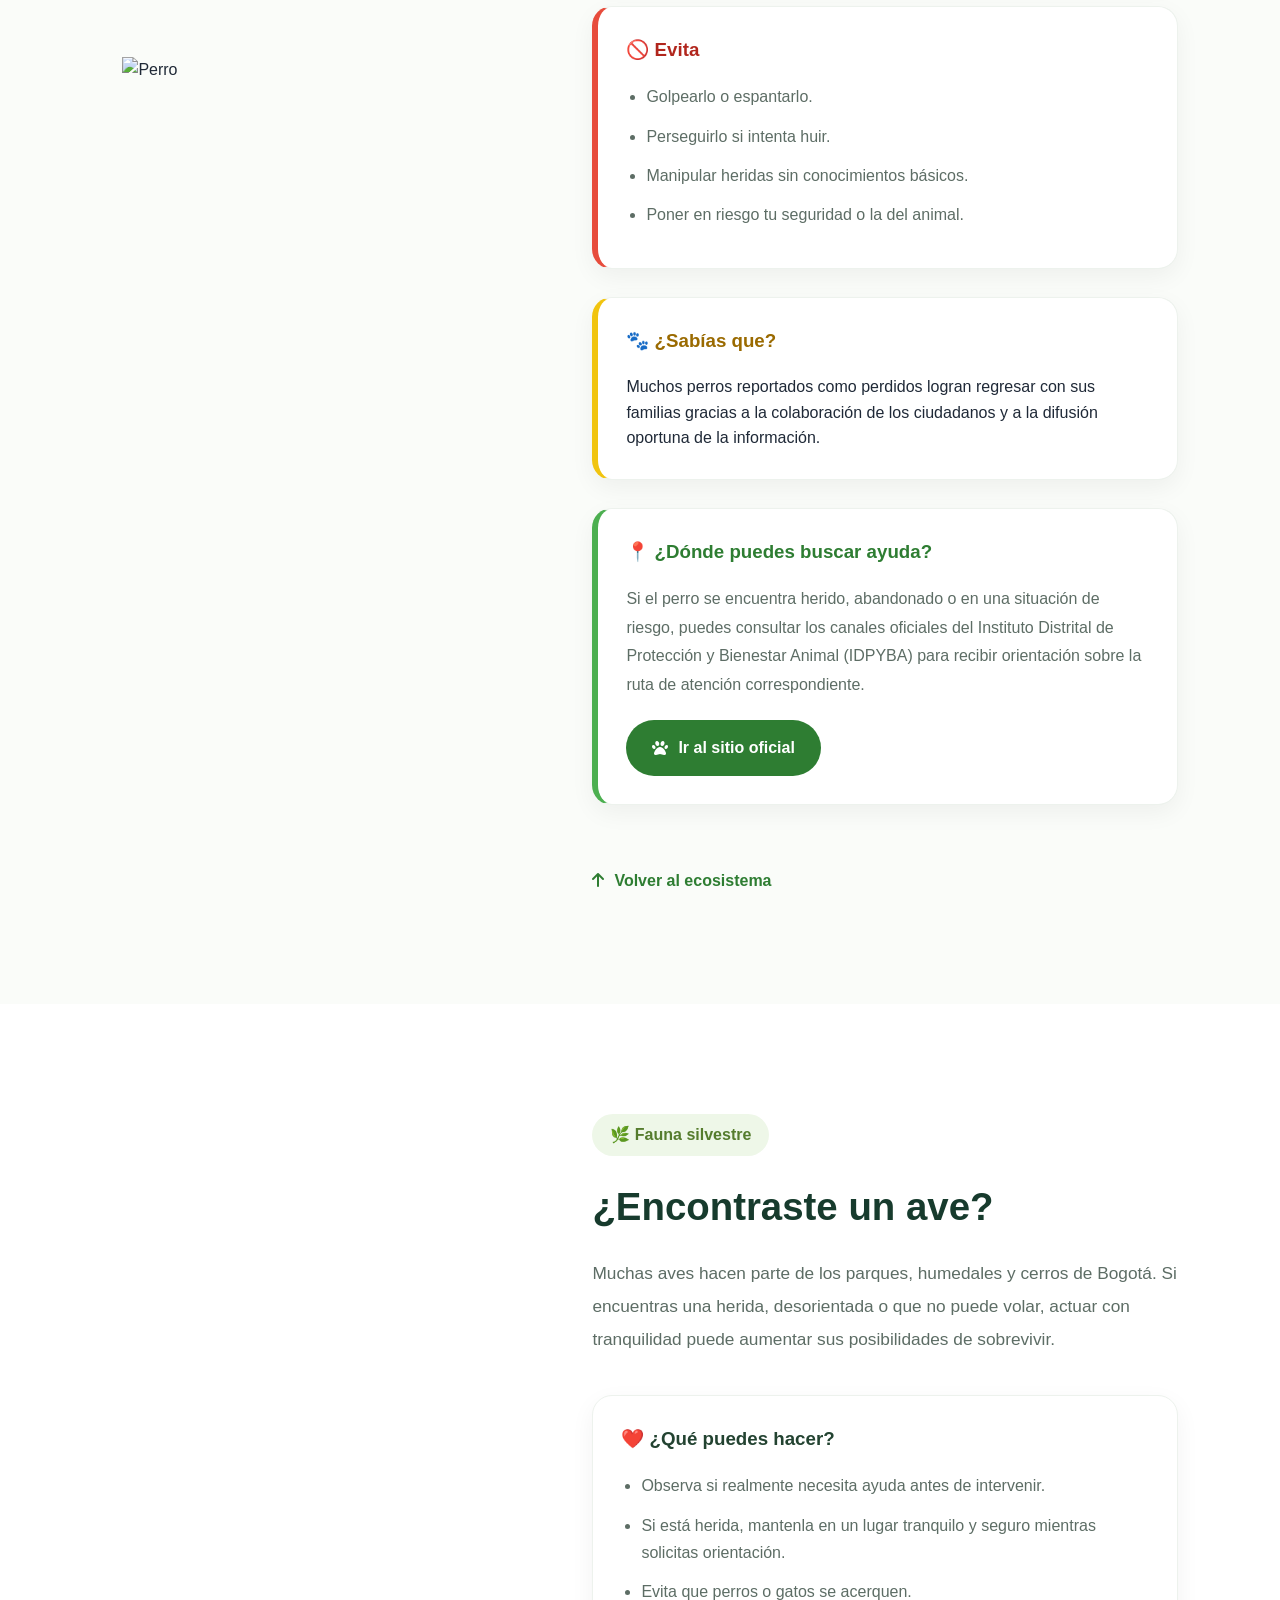
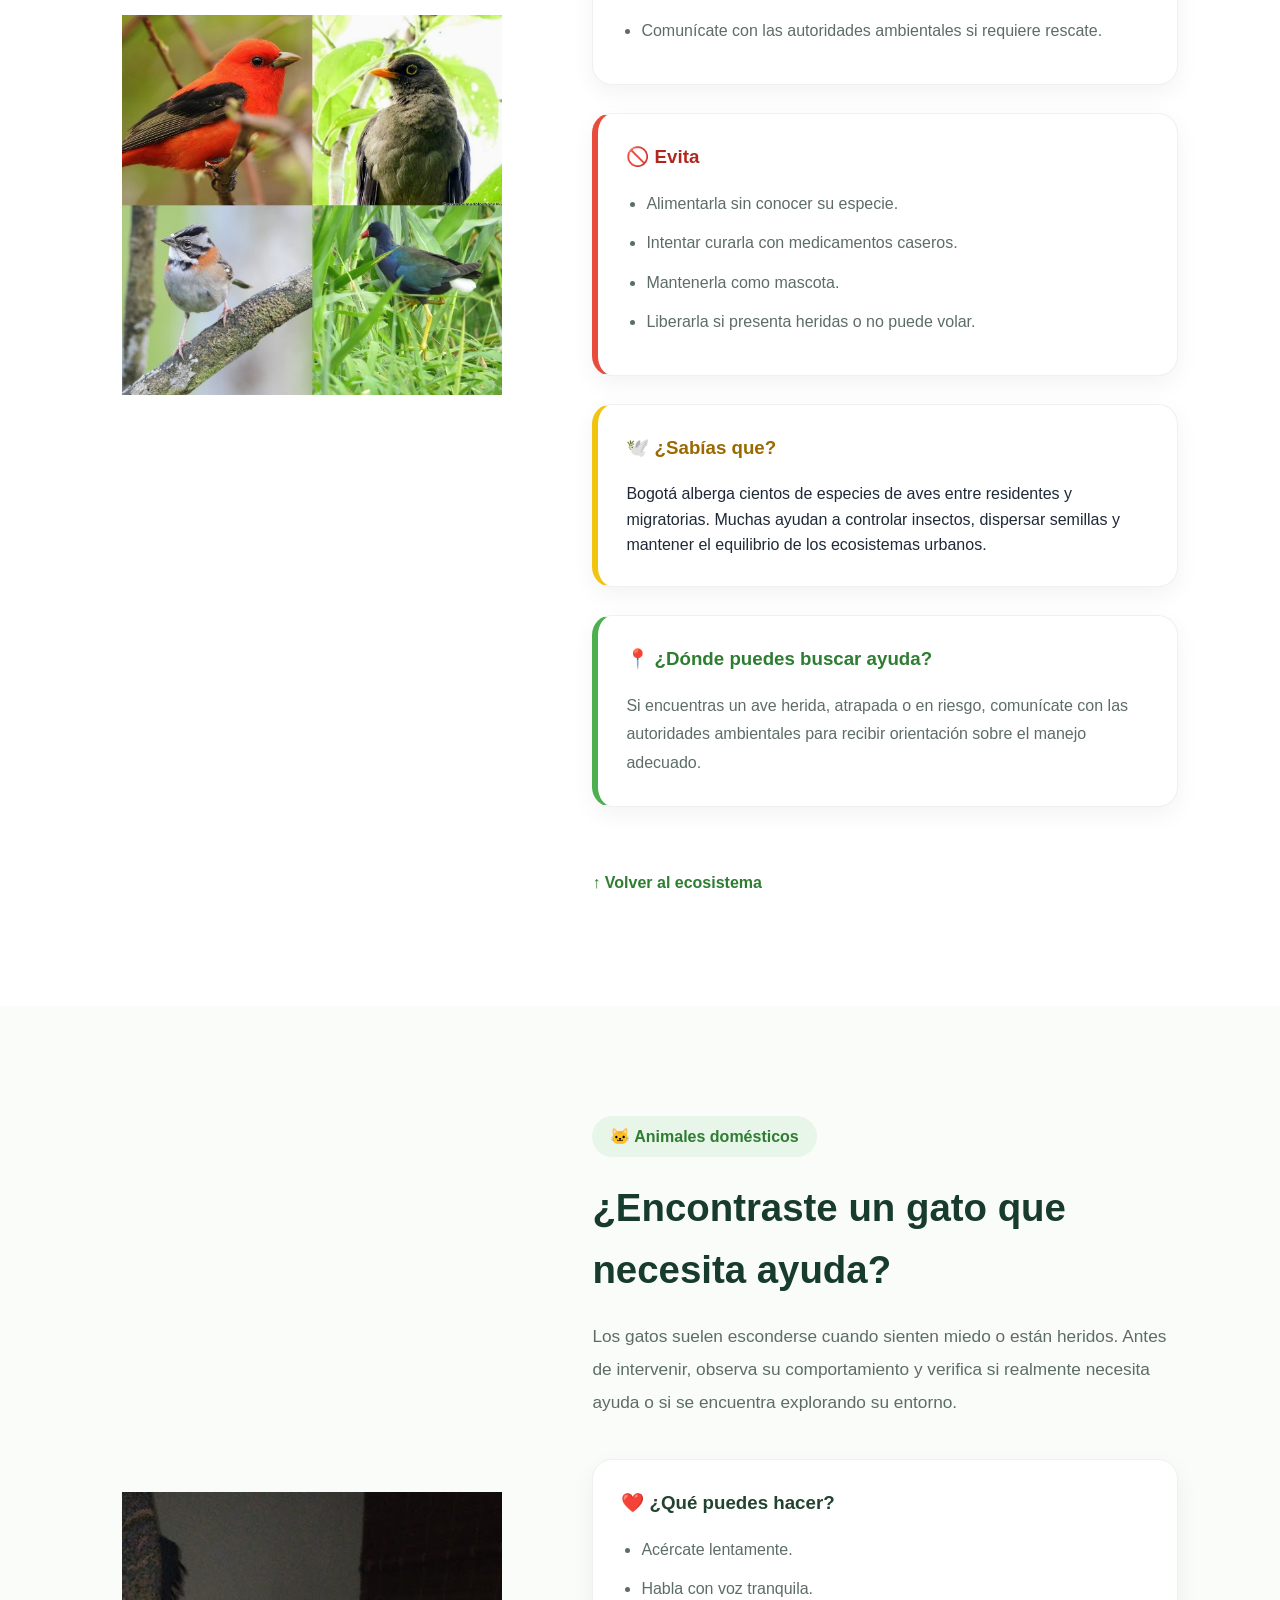
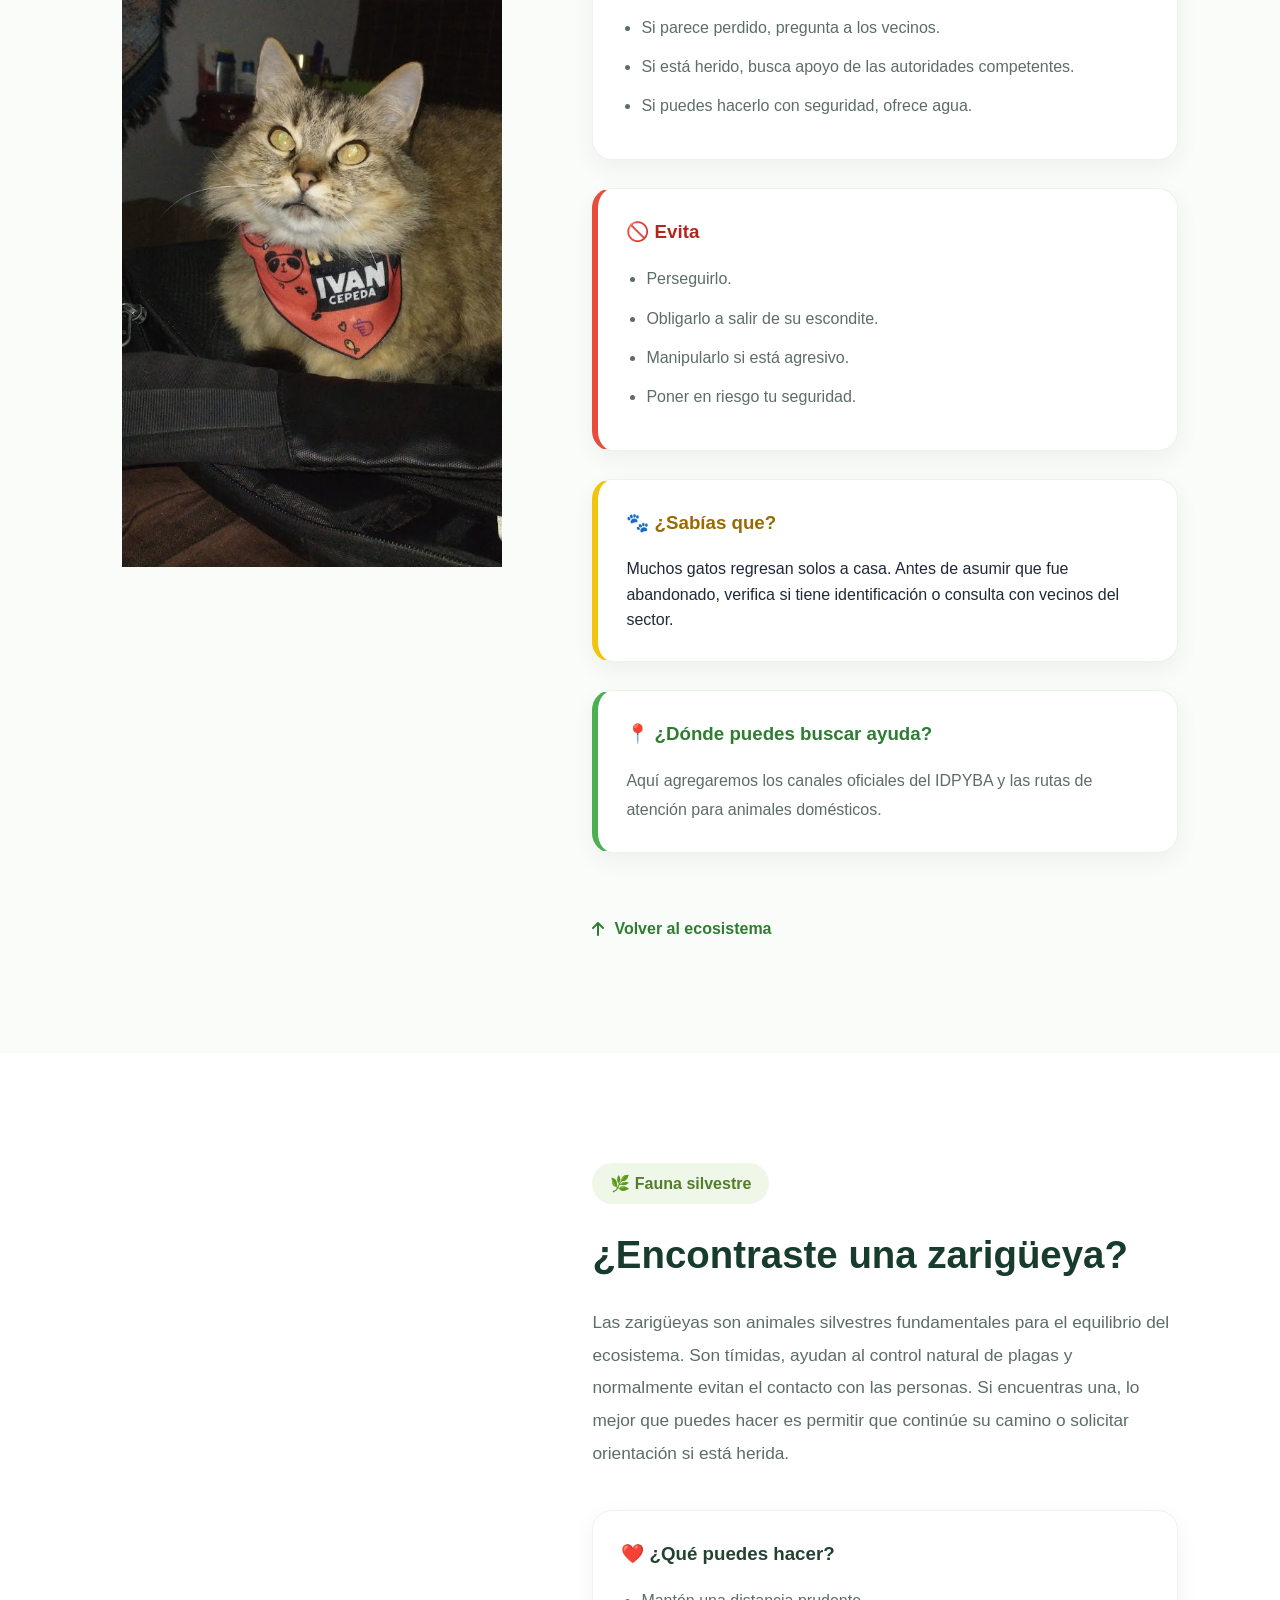
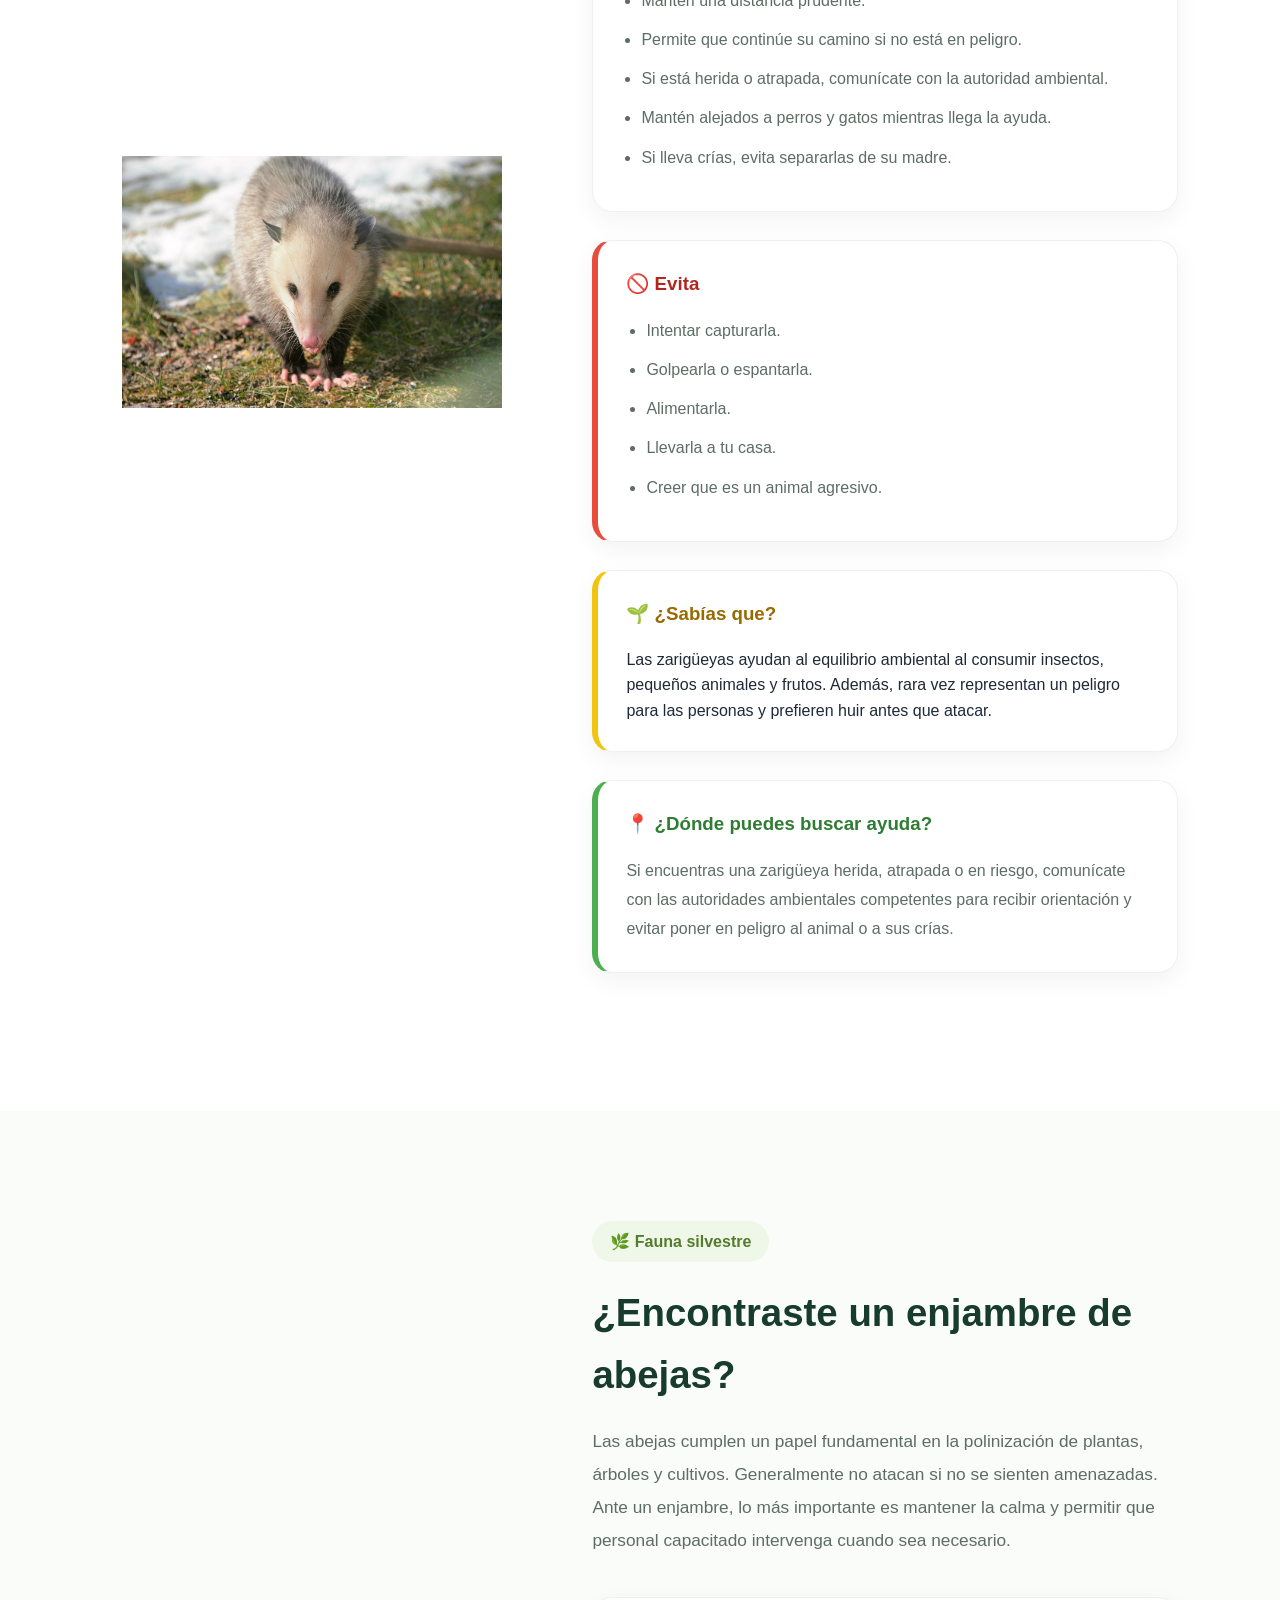
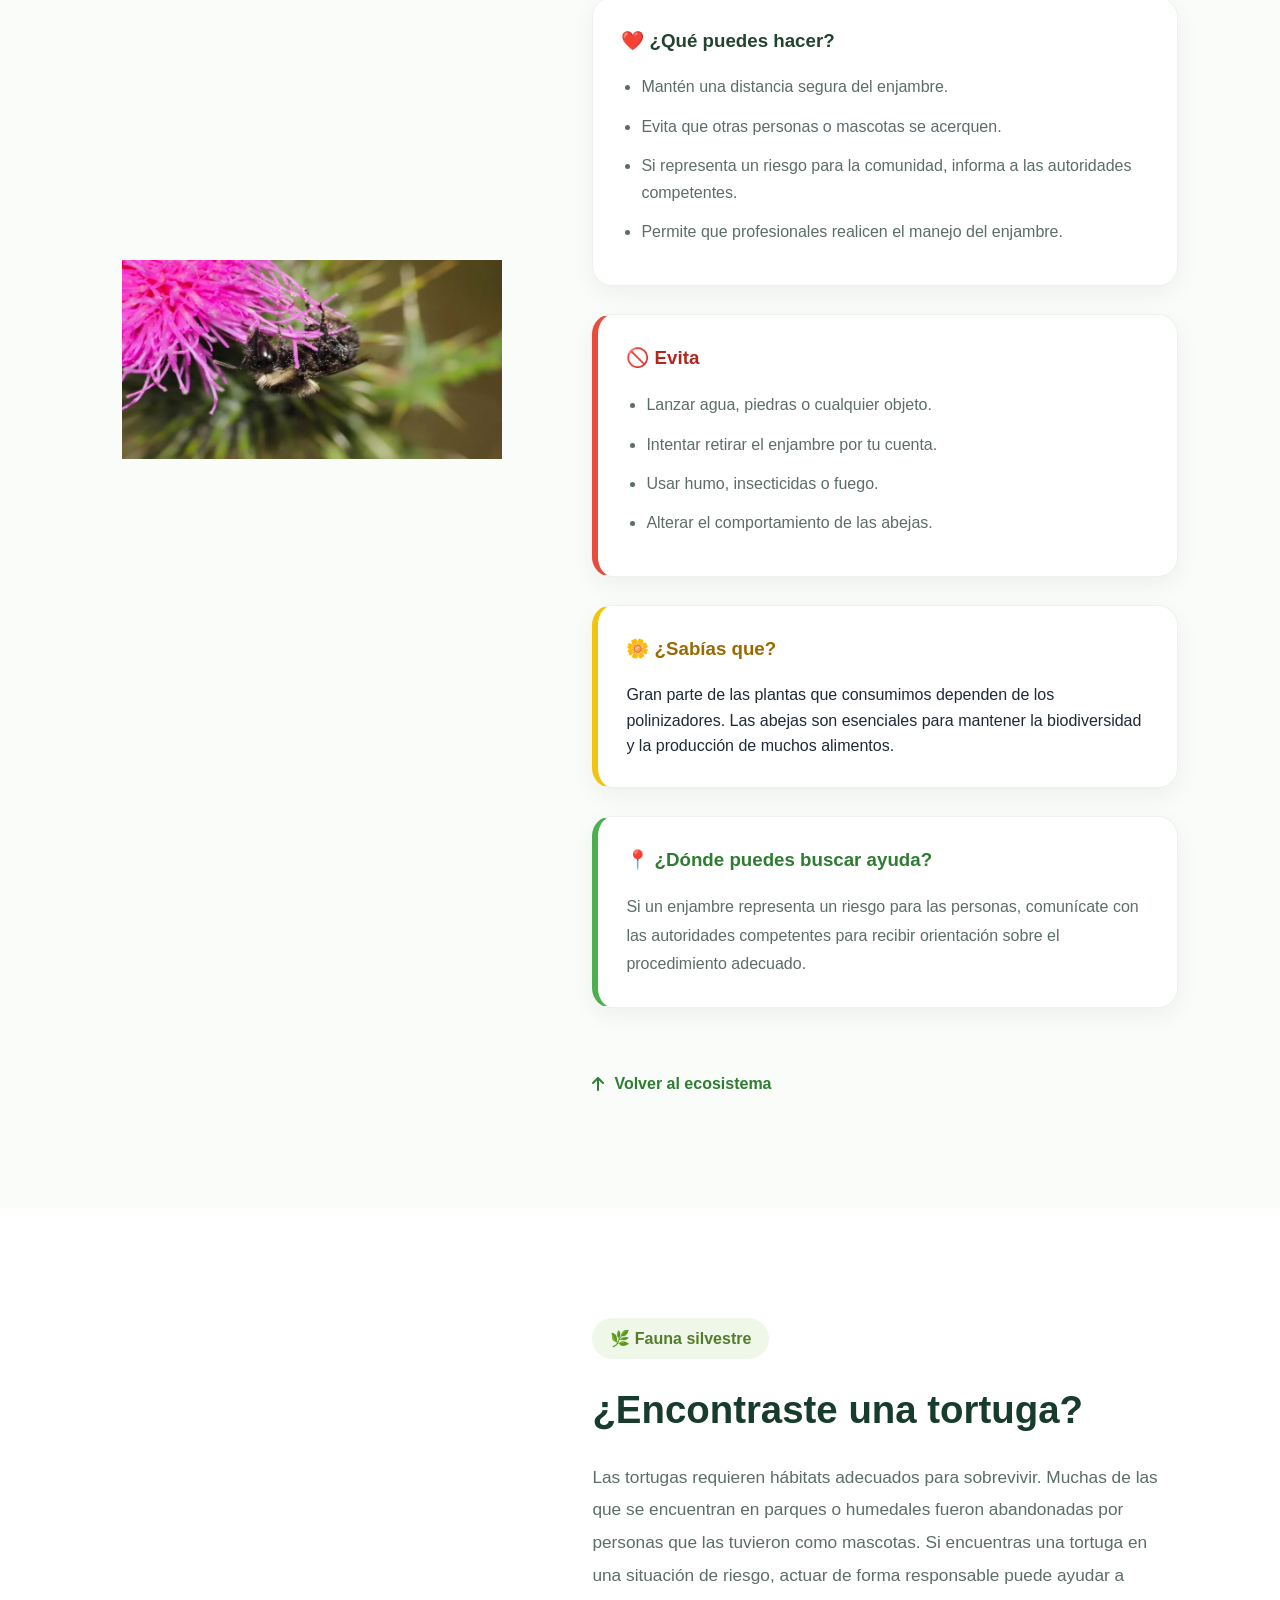
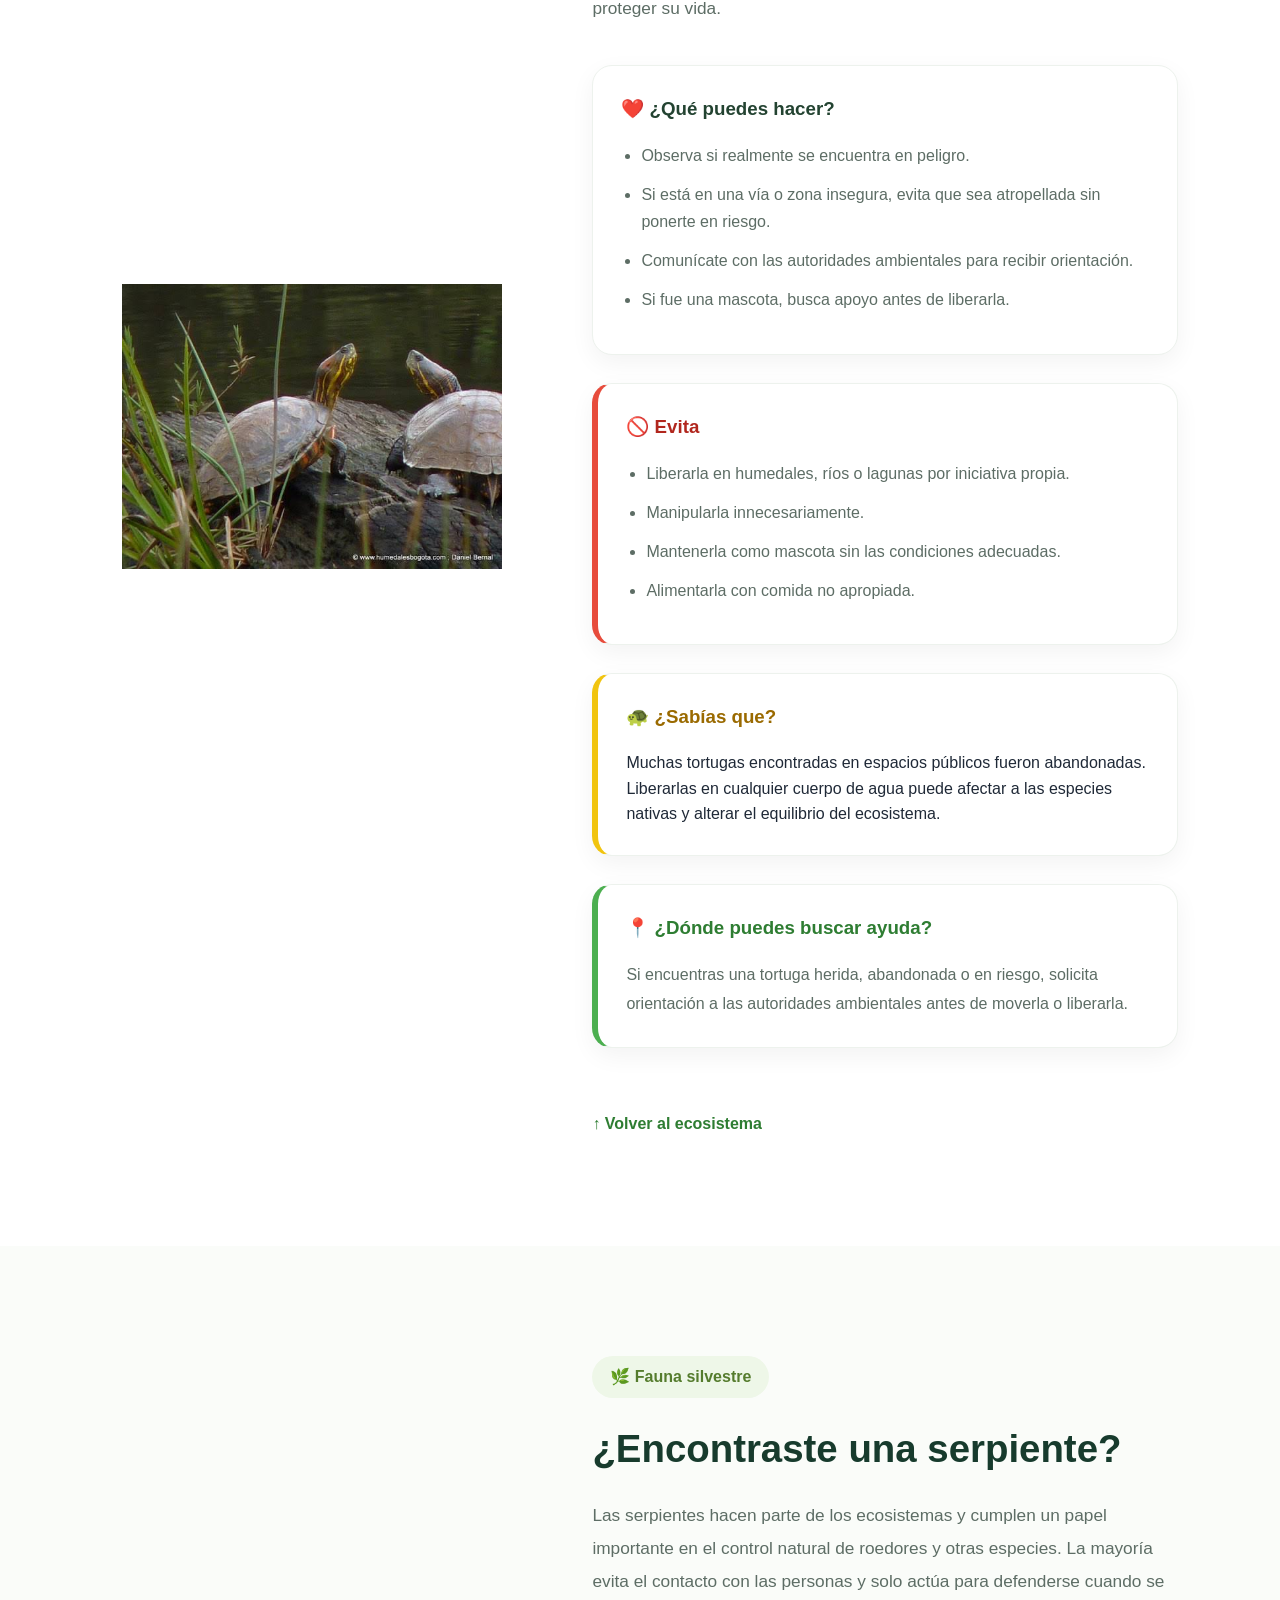
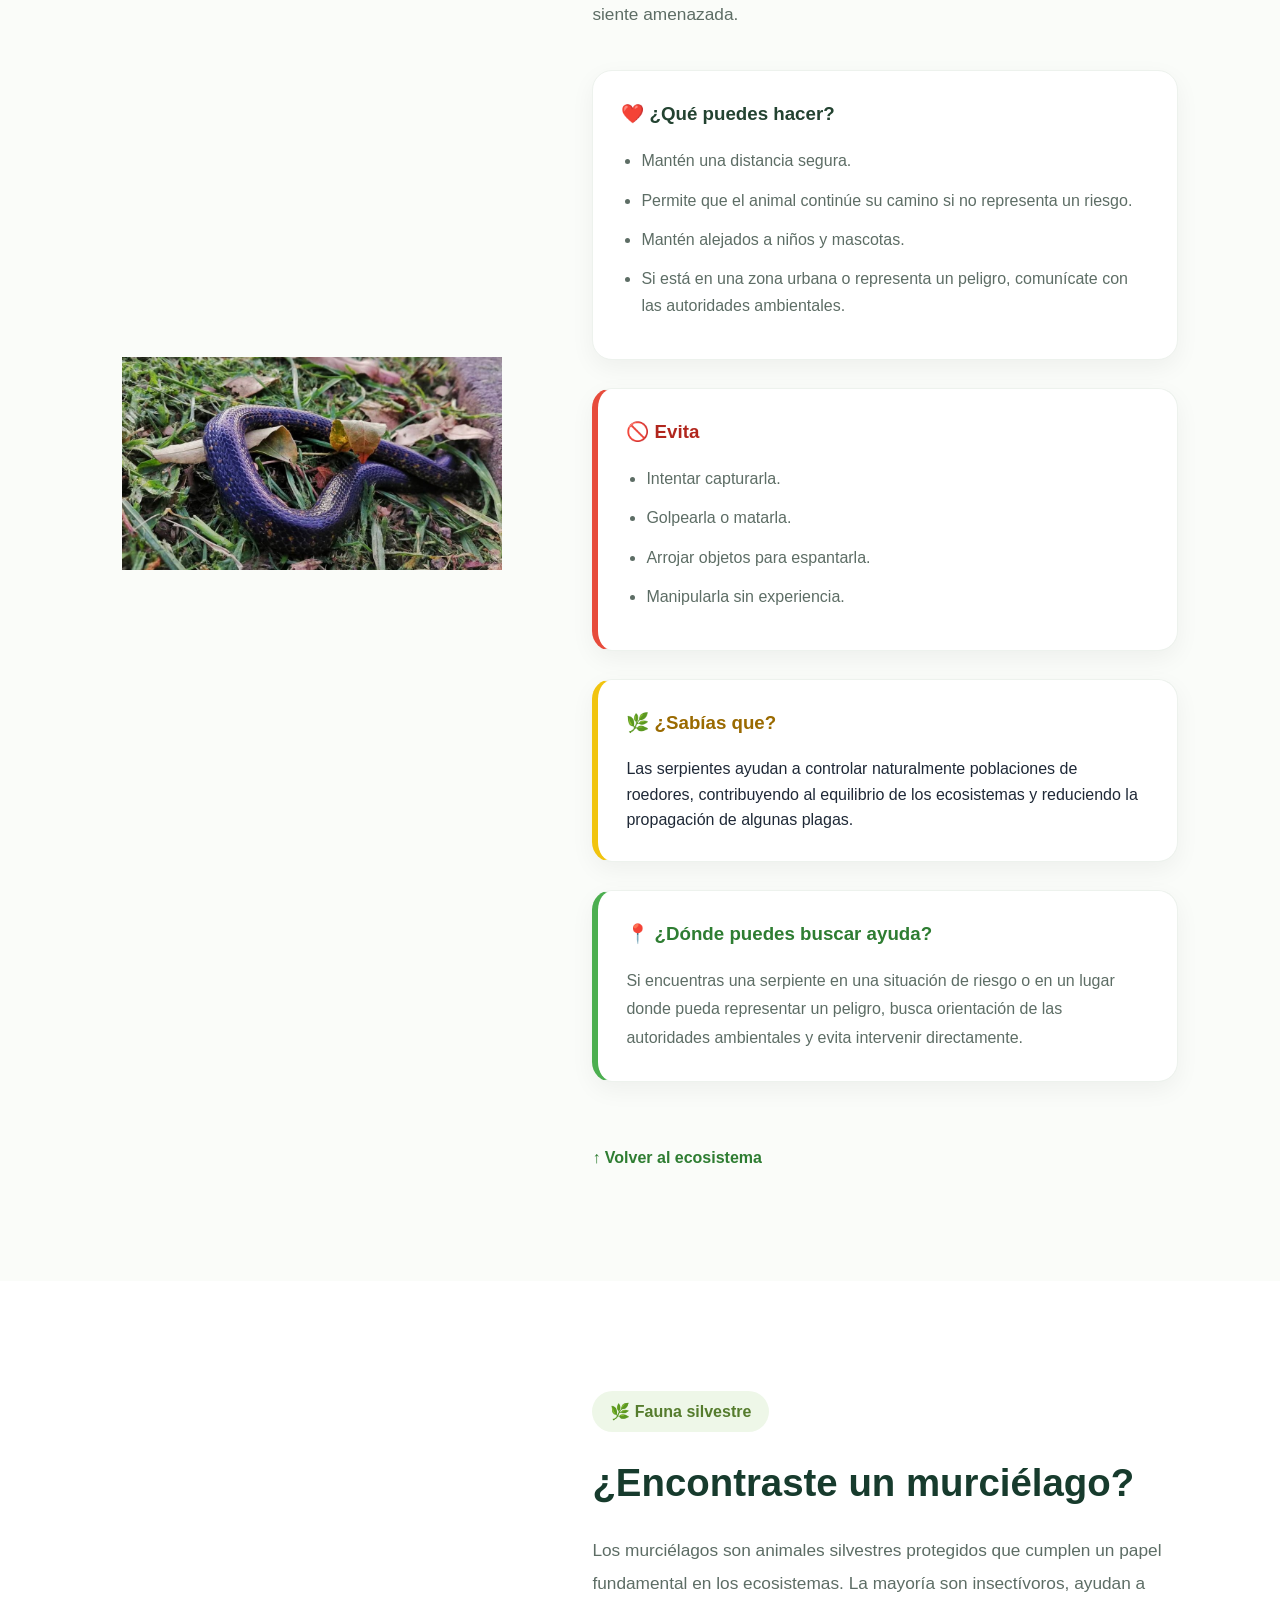
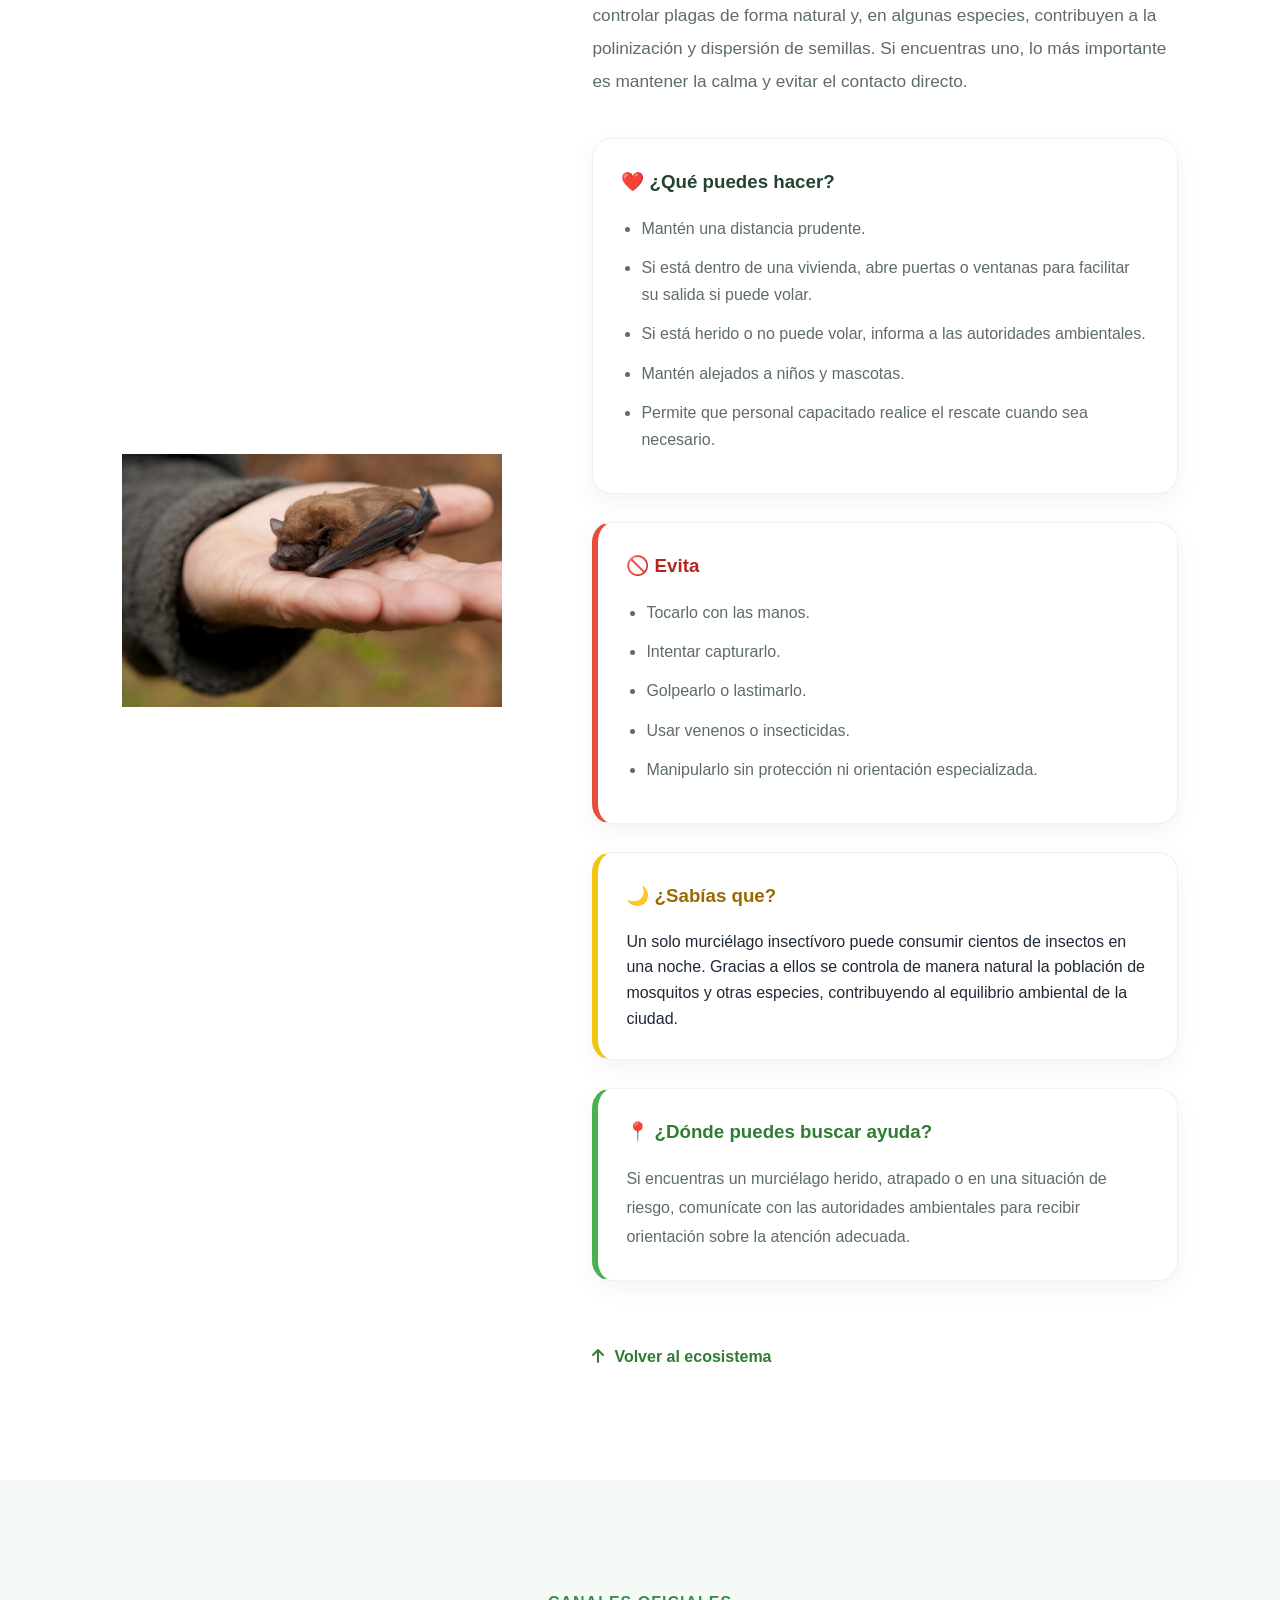
==== commit 60117697: "updatefavicon0.1" ====
--- a/otra-voz.html
+++ b/otra-voz.html
@@ -21,7 +21,7 @@
         name="description"
         content="Guía ciudadana para actuar correctamente cuando un animal doméstico o silvestre necesita ayuda en Bogotá."
     >
-  <link rel="shortcut icon" href="/img/icons/android-chrome-512x512.png" type="image/x-icon">
+  <link rel="shortcut icon" href="img/icons/android-chrome-512x512.png" type="image/x-icon">
 
     <link
         rel="stylesheet"
